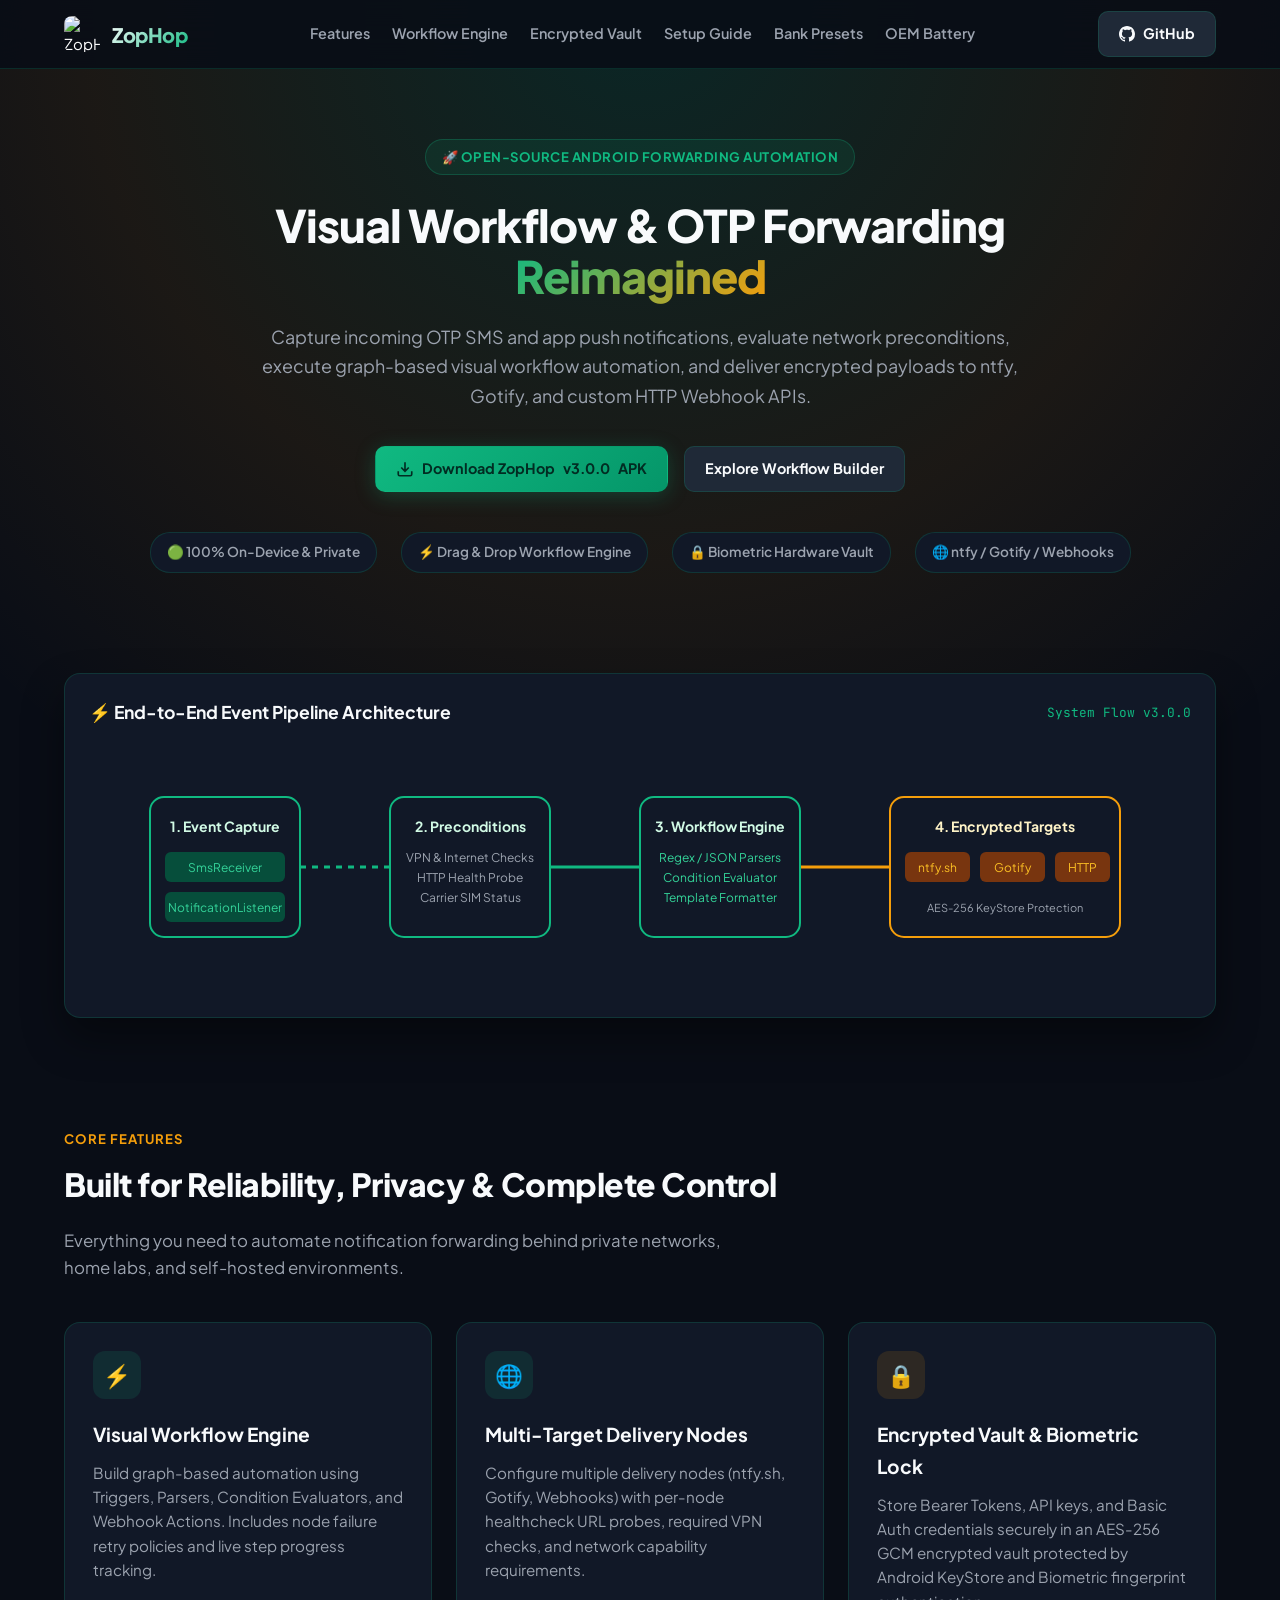
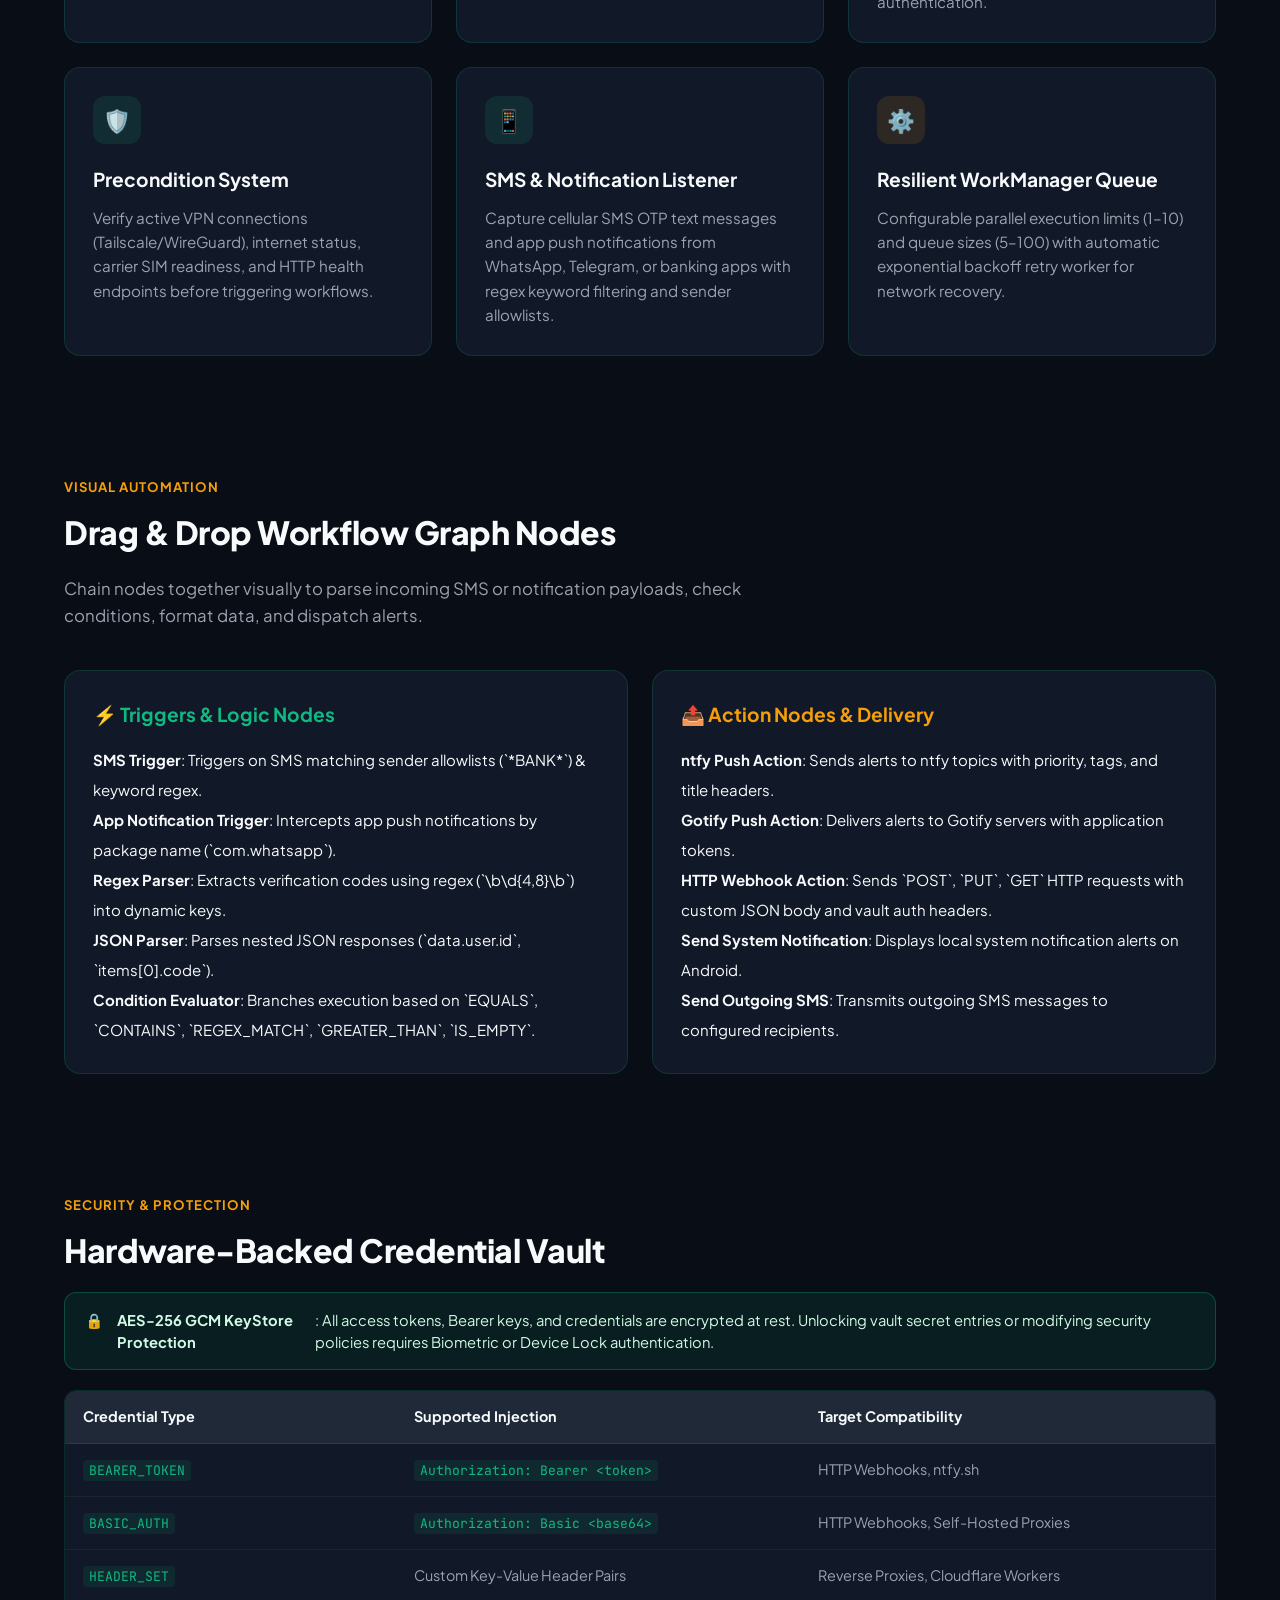
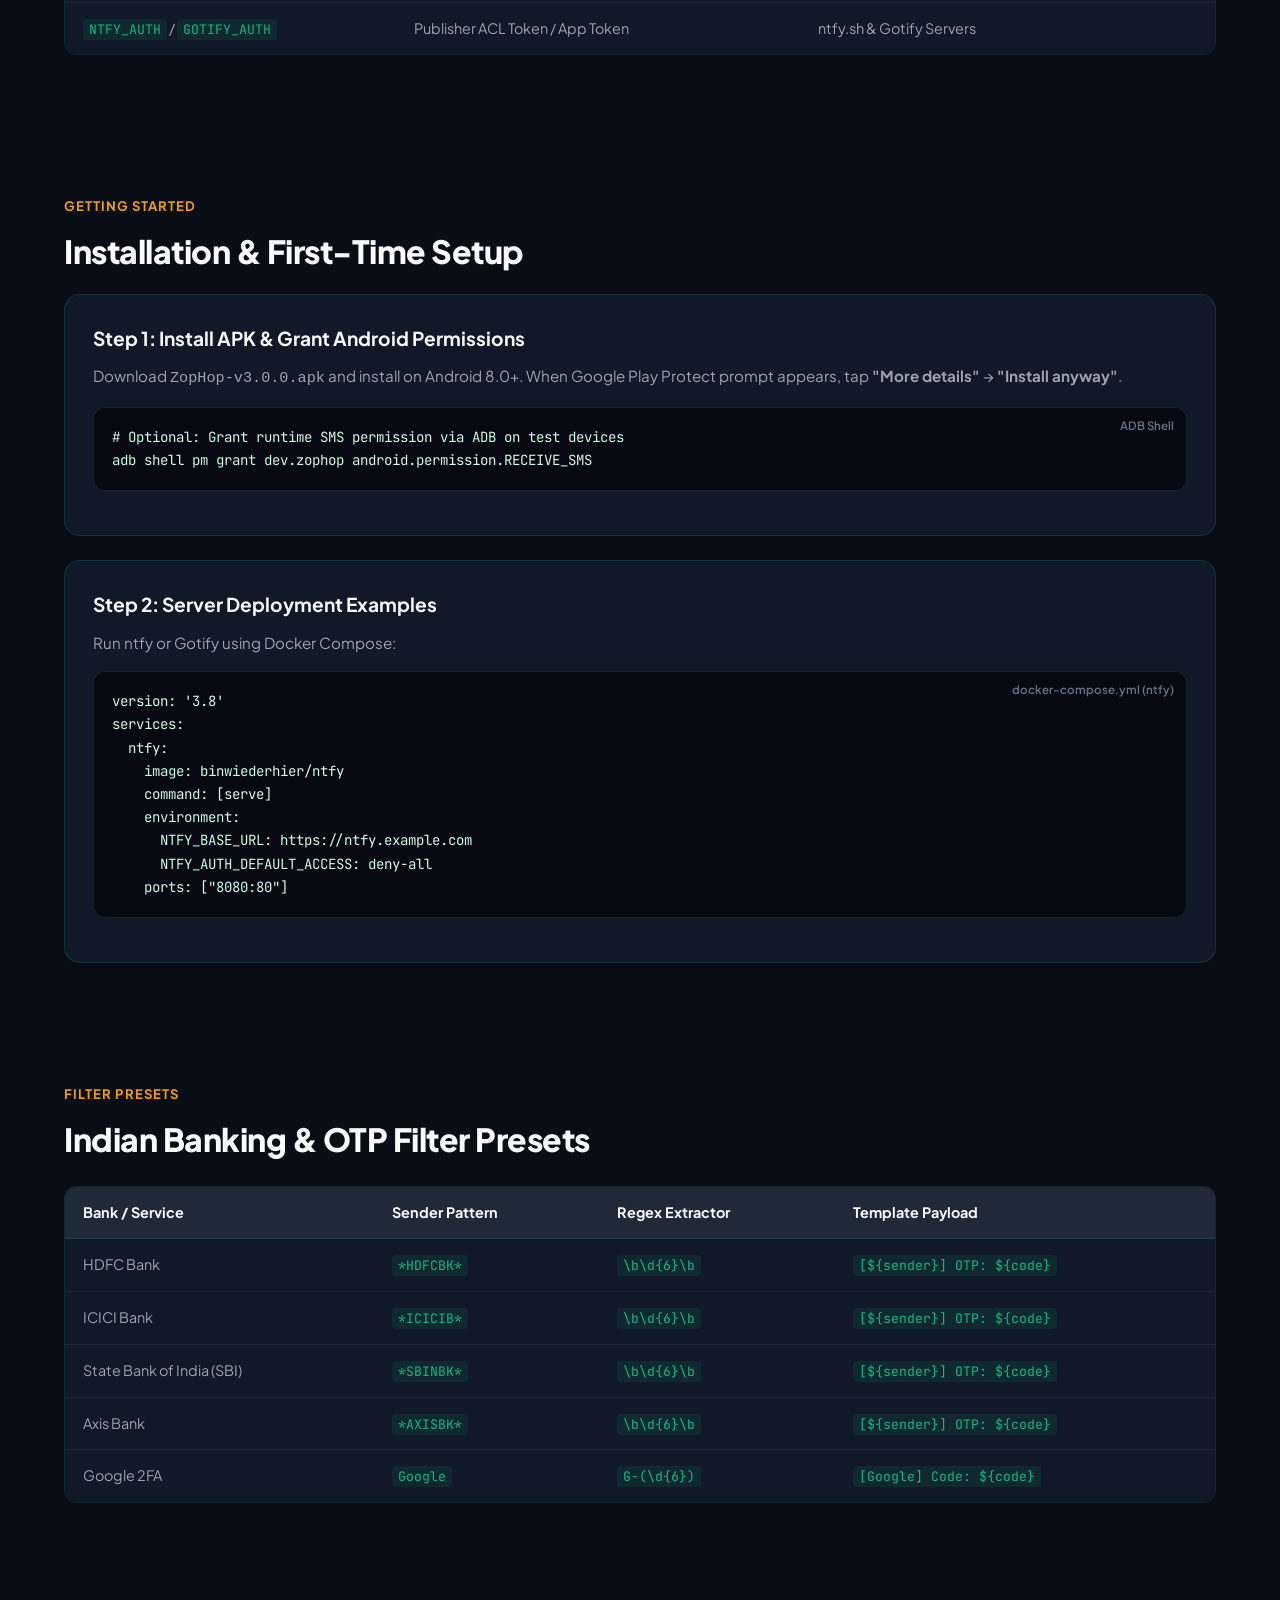
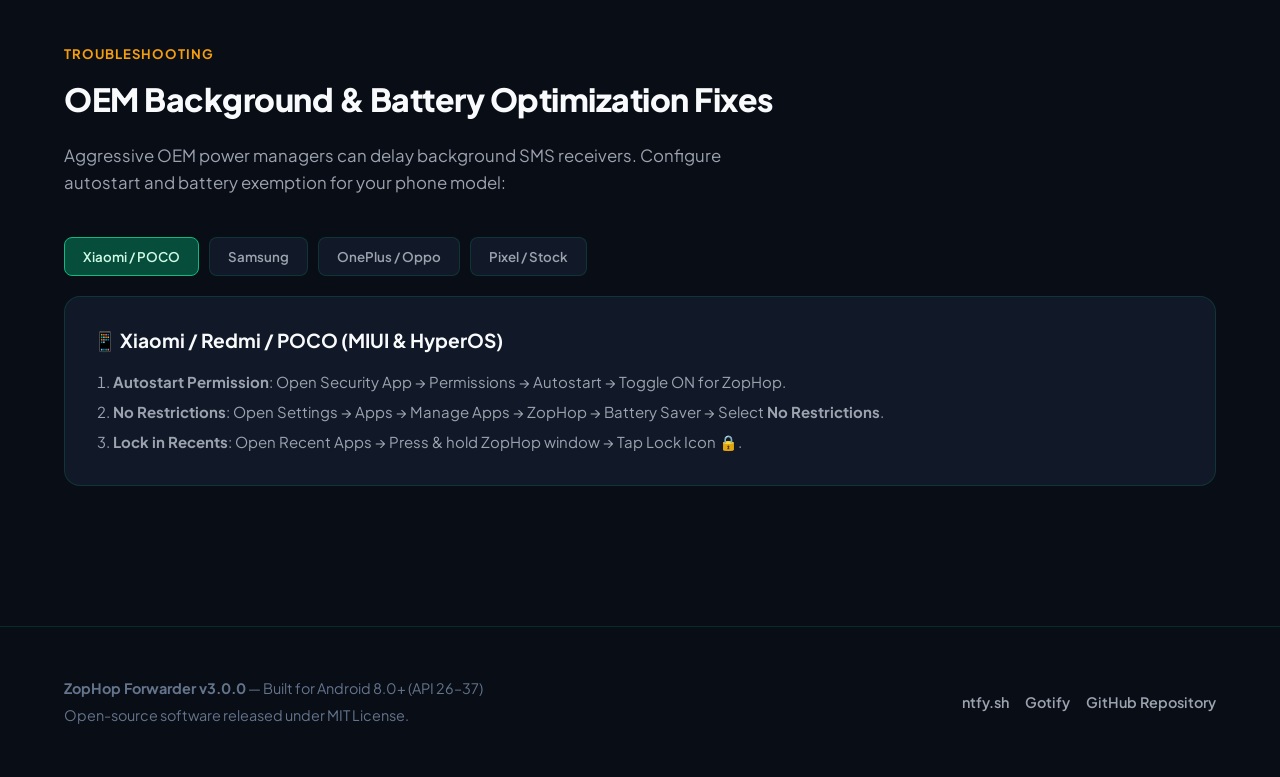
==== docs/index.html @ 26839df2 "feat: redesign workflow execution card with timing metrics and retry linkage" ====
<!DOCTYPE html>
<html lang="en">
<head>
  <meta charset="UTF-8">
  <meta name="viewport" content="width=device-width, initial-scale=1.0">
  <title>ZopHop — Visual Workflow & OTP Forwarding Automation for Android</title>
  <meta name="description" content="ZopHop is an open-source Android application to capture OTP SMS and notifications, run visual workflow node graphs, evaluate preconditions, and forward alerts to ntfy, Gotify, and custom webhooks.">
  <link rel="preconnect" href="https://fonts.googleapis.com">
  <link rel="preconnect" href="https://fonts.gstatic.com" crossorigin>
  <link href="https://fonts.googleapis.com/css2?family=Plus+Jakarta+Sans:ital,wght@0,400;0,500;0,600;0,700;0,800;1,400&family=JetBrains+Mono:wght@400;500;600;700&display=swap" rel="stylesheet">
  <link rel="icon" type="image/svg+xml" href="assets/app-icon.svg">
  <script>
    const APP_VERSION = "3.0.0";
    document.addEventListener("DOMContentLoaded", () => {
      document.querySelectorAll(".app-version").forEach(el => el.textContent = APP_VERSION);
      document.querySelectorAll(".app-version-v").forEach(el => el.textContent = "v" + APP_VERSION);
      document.querySelectorAll(".app-apk-name").forEach(el => el.textContent = "ZopHop-v" + APP_VERSION + ".apk");
      document.querySelectorAll("a.app-apk-link").forEach(el => {
        el.href = `https://github.com/aman400/zophop/releases/download/v${APP_VERSION}/ZopHop-v${APP_VERSION}.apk`;
      });
    });
  </script>
  <style>
    :root {
      /* App Theme Palette: Emerald (Primary) & Amber (Secondary) & Deep Slate Dark */
      --bg: #090d16;
      --bg-aura: radial-gradient(circle at 50% 0%, rgba(16, 185, 129, 0.15) 0%, rgba(245, 158, 11, 0.08) 50%, transparent 85%);
      --surface: #111827;
      --surface-card: #1f2937;
      --surface-border: rgba(16, 185, 129, 0.18);
      --surface-border-hover: rgba(16, 185, 129, 0.45);

      --primary: #10b981;
      --primary-dark: #059669;
      --primary-container: #064e3b;
      --primary-light: #d1fae5;

      --secondary: #f59e0b;
      --secondary-dark: #d97706;
      --secondary-container: #78350f;
      --secondary-light: #fef3c7;

      --text: #f8fafc;
      --text-muted: #9ca3af;
      --text-dim: #64748b;

      --success: #34d399;
      --error: #fca5a5;
      --warning: #fbbf24;

      --font-sans: 'Plus Jakarta Sans', -apple-system, BlinkMacSystemFont, "Segoe UI", Roboto, sans-serif;
      --font-mono: 'JetBrains Mono', Consolas, monospace;
    }

    * { box-sizing: border-box; margin: 0; padding: 0; }
    html { scroll-behavior: smooth; }

    body {
      font-family: var(--font-sans);
      background-color: var(--bg);
      background-image: var(--bg-aura);
      background-attachment: fixed;
      color: var(--text);
      line-height: 1.65;
      font-size: 15px;
      overflow-x: hidden;
    }

    .container {
      max-width: 1200px;
      margin: 0 auto;
      padding: 0 24px;
    }

    /* Glass Header */
    header {
      position: sticky;
      top: 0;
      z-index: 1000;
      background: rgba(9, 13, 22, 0.88);
      backdrop-filter: blur(16px);
      -webkit-backdrop-filter: blur(16px);
      border-bottom: 1px solid var(--surface-border);
    }
    .nav {
      height: 68px;
      display: flex;
      justify-content: space-between;
      align-items: center;
    }
    .logo {
      display: flex;
      align-items: center;
      gap: 12px;
      text-decoration: none;
      color: #fff;
    }
    .logo-img {
      width: 36px;
      height: 36px;
      border-radius: 8px;
    }
    .logo-title {
      font-weight: 800;
      font-size: 1.25rem;
      letter-spacing: -0.4px;
      background: linear-gradient(135deg, #ffffff 0%, var(--primary) 100%);
      -webkit-background-clip: text;
      -webkit-text-fill-color: transparent;
    }
    .nav-links {
      display: flex;
      gap: 22px;
      align-items: center;
    }
    .nav-link {
      color: var(--text-muted);
      text-decoration: none;
      font-weight: 600;
      font-size: 0.9rem;
      transition: color 0.2s;
    }
    .nav-link:hover { color: var(--primary); }

    /* Buttons */
    .btn {
      display: inline-flex;
      align-items: center;
      gap: 8px;
      padding: 10px 20px;
      border-radius: 10px;
      font-weight: 700;
      font-size: 0.9rem;
      text-decoration: none;
      transition: all 0.2s ease;
      cursor: pointer;
      border: 1px solid transparent;
    }
    .btn-primary {
      background: linear-gradient(135deg, var(--primary) 0%, var(--primary-dark) 100%);
      color: #022c22;
      box-shadow: 0 4px 20px rgba(16, 185, 129, 0.25);
    }
    .btn-primary:hover {
      transform: translateY(-2px);
      box-shadow: 0 6px 24px rgba(16, 185, 129, 0.4);
    }
    .btn-secondary {
      background: var(--surface-card);
      color: var(--text);
      border-color: var(--surface-border);
    }
    .btn-secondary:hover {
      background: var(--surface-border-hover);
      color: #fff;
    }
    .btn-amber {
      background: linear-gradient(135deg, var(--secondary) 0%, var(--secondary-dark) 100%);
      color: #451a03;
    }

    /* Hero Section */
    .hero {
      padding: 70px 0 50px 0;
      text-align: center;
    }
    .hero-brand {
      display: inline-flex;
      align-items: center;
      gap: 8px;
      background: rgba(16, 185, 129, 0.1);
      border: 1px solid rgba(16, 185, 129, 0.25);
      padding: 6px 16px;
      border-radius: 30px;
      font-size: 0.82rem;
      font-weight: 700;
      color: var(--primary);
      margin-bottom: 24px;
      text-transform: uppercase;
      letter-spacing: 0.5px;
    }
    .hero-title {
      font-size: 2.8rem;
      font-weight: 800;
      line-height: 1.15;
      letter-spacing: -1px;
      margin-bottom: 20px;
      max-width: 900px;
      margin-left: auto;
      margin-right: auto;
    }
    .hero-title span {
      background: linear-gradient(135deg, var(--primary) 0%, var(--secondary) 100%);
      -webkit-background-clip: text;
      -webkit-text-fill-color: transparent;
    }
    .hero-subtitle {
      font-size: 1.12rem;
      color: var(--text-muted);
      max-width: 760px;
      margin: 0 auto 36px auto;
    }
    .hero-actions {
      display: flex;
      gap: 16px;
      justify-content: center;
      flex-wrap: wrap;
    }

    /* Badge Bar */
    .badge-bar {
      display: flex;
      justify-content: center;
      gap: 24px;
      flex-wrap: wrap;
      margin-top: 40px;
      font-size: 0.85rem;
      font-weight: 600;
      color: var(--text-muted);
    }
    .badge-item {
      display: flex;
      align-items: center;
      gap: 8px;
      background: var(--surface);
      padding: 8px 16px;
      border-radius: 20px;
      border: 1px solid var(--surface-border);
    }

    /* SVG Architecture Visualizer */
    .arch-card {
      background: var(--surface);
      border: 1px solid var(--surface-border);
      border-radius: 16px;
      padding: 24px;
      margin: 50px 0;
      box-shadow: 0 20px 40px rgba(0, 0, 0, 0.4);
    }
    .arch-header {
      display: flex;
      justify-content: space-between;
      align-items: center;
      margin-bottom: 20px;
    }
    .arch-title {
      font-weight: 700;
      font-size: 1.1rem;
      color: var(--text);
    }
    .arch-svg-container {
      width: 100%;
      overflow-x: auto;
    }

    /* Section Component Styling */
    section { padding: 60px 0; }
    .section-tag {
      color: var(--secondary);
      font-weight: 700;
      font-size: 0.82rem;
      text-transform: uppercase;
      letter-spacing: 1px;
      margin-bottom: 8px;
      display: block;
    }
    .section-title {
      font-size: 2rem;
      font-weight: 800;
      letter-spacing: -0.5px;
      margin-bottom: 16px;
    }
    .section-subtitle {
      color: var(--text-muted);
      font-size: 1.05rem;
      max-width: 680px;
      margin-bottom: 40px;
    }

    /* Grid Layouts */
    .grid-3 {
      display: grid;
      grid-template-columns: repeat(auto-fit, minmax(320px, 1fr));
      gap: 24px;
    }
    .grid-2 {
      display: grid;
      grid-template-columns: repeat(auto-fit, minmax(450px, 1fr));
      gap: 24px;
    }

    /* Cards */
    .card {
      background: var(--surface);
      border: 1px solid var(--surface-border);
      border-radius: 16px;
      padding: 28px;
      transition: all 0.3s ease;
      position: relative;
    }
    .card:hover {
      border-color: var(--surface-border-hover);
      transform: translateY(-4px);
      box-shadow: 0 12px 30px rgba(16, 185, 129, 0.12);
    }
    .card-icon {
      width: 48px;
      height: 48px;
      border-radius: 12px;
      background: rgba(16, 185, 129, 0.12);
      color: var(--primary);
      display: flex;
      align-items: center;
      justify-content: center;
      font-size: 1.4rem;
      margin-bottom: 20px;
    }
    .card-icon.amber {
      background: rgba(245, 158, 11, 0.12);
      color: var(--secondary);
    }
    .card-title {
      font-size: 1.2rem;
      font-weight: 700;
      margin-bottom: 10px;
    }
    .card-text {
      color: var(--text-muted);
      font-size: 0.95rem;
      line-height: 1.6;
    }

    /* Code Blocks */
    .code-box {
      background: #060911;
      border: 1px solid var(--surface-border);
      border-radius: 12px;
      padding: 18px;
      font-family: var(--font-mono);
      font-size: 0.88rem;
      color: var(--primary-light);
      overflow-x: auto;
      margin: 16px 0;
      position: relative;
    }
    .code-label {
      position: absolute;
      top: 8px;
      right: 12px;
      font-size: 0.72rem;
      font-family: var(--font-sans);
      color: var(--text-dim);
      font-weight: 600;
    }

    /* Tables */
    .table-container {
      overflow-x: auto;
      border-radius: 12px;
      border: 1px solid var(--surface-border);
      margin: 20px 0;
    }
    table {
      width: 100%;
      border-collapse: collapse;
      background: var(--surface);
      text-align: left;
      font-size: 0.9rem;
    }
    th {
      background: var(--surface-card);
      padding: 14px 18px;
      font-weight: 700;
      color: var(--text);
      border-bottom: 1px solid var(--surface-border);
    }
    td {
      padding: 14px 18px;
      border-bottom: 1px solid rgba(255, 255, 255, 0.05);
      color: var(--text-muted);
    }
    tr:last-child td { border-bottom: none; }
    td code {
      font-family: var(--font-mono);
      background: rgba(16, 185, 129, 0.1);
      color: var(--primary);
      padding: 2px 6px;
      border-radius: 4px;
      font-size: 0.82rem;
    }

    /* Accordion & Tabs for Troubleshooting */
    .tab-nav {
      display: flex;
      gap: 10px;
      margin-bottom: 20px;
      flex-wrap: wrap;
    }
    .tab-btn {
      background: var(--surface);
      border: 1px solid var(--surface-border);
      color: var(--text-muted);
      padding: 10px 18px;
      border-radius: 8px;
      font-weight: 600;
      cursor: pointer;
      font-family: var(--font-sans);
      transition: all 0.2s;
    }
    .tab-btn.active, .tab-btn:hover {
      background: var(--primary-container);
      color: var(--primary-light);
      border-color: var(--primary);
    }

    /* Alerts */
    .alert {
      padding: 16px 20px;
      border-radius: 12px;
      margin: 16px 0;
      display: flex;
      gap: 14px;
      font-size: 0.92rem;
      line-height: 1.5;
    }
    .alert-note { background: rgba(16, 185, 129, 0.1); border: 1px solid rgba(16, 185, 129, 0.3); color: var(--primary-light); }
    .alert-amber { background: rgba(245, 158, 11, 0.1); border: 1px solid rgba(245, 158, 11, 0.3); color: var(--secondary-light); }

    /* Footer */
    footer {
      border-top: 1px solid var(--surface-border);
      padding: 50px 0;
      margin-top: 80px;
      color: var(--text-dim);
      font-size: 0.9rem;
    }
    .footer-content {
      display: flex;
      justify-content: space-between;
      align-items: center;
      flex-wrap: wrap;
      gap: 20px;
    }

    @media (max-width: 768px) {
      .hero-title { font-size: 2rem; }
      .nav-links { display: none; }
      .grid-2, .grid-3 { grid-template-columns: 1fr; }
    }
  </style>
</head>
<body>

  <!-- Glass Navigation Header -->
  <header>
    <div class="container nav">
      <a href="#" class="logo">
        <img src="assets/app-icon.svg" alt="ZopHop Logo" class="logo-img">
        <span class="logo-title">ZopHop</span>
      </a>
      <nav class="nav-links">
        <a href="#features" class="nav-link">Features</a>
        <a href="#workflows" class="nav-link">Workflow Engine</a>
        <a href="#vault" class="nav-link">Encrypted Vault</a>
        <a href="#setup" class="nav-link">Setup Guide</a>
        <a href="#presets" class="nav-link">Bank Presets</a>
        <a href="#troubleshooting" class="nav-link">OEM Battery</a>
      </nav>
      <div>
        <a href="https://github.com/aman400/zophop" target="_blank" class="btn btn-secondary">
          <svg width="16" height="16" fill="currentColor" viewBox="0 0 16 16"><path d="M8 0C3.58 0 0 3.58 0 8c0 3.54 2.29 6.53 5.47 7.59.4.07.55-.17.55-.38 0-.19-.01-.82-.01-1.49-2.01.37-2.53-.49-2.69-.94-.09-.23-.48-.94-.82-1.13-.28-.15-.68-.52-.01-.53.63-.01 1.08.58 1.23.82.72 1.21 1.87.87 2.33.66.07-.52.28-.87.51-1.07-1.78-.2-3.64-.89-3.64-3.95 0-.87.31-1.59.82-2.15-.08-.2-.36-1.02.08-2.12 0 0 .67-.21 2.2.82.64-.18 1.32-.27 2-.27.68 0 1.36.09 2 .27 1.53-1.04 2.2-.82 2.2-.82.44 1.1.16 1.92.08 2.12.51.56.82 1.28.82 2.15 0 3.07-1.87 3.75-3.65 3.95.29.25.54.73.54 1.48 0 1.07-.01 1.93-.01 2.2 0 .21.15.46.55.38A8.012 8.012 0 0016 8c0-4.42-3.58-8-8-8z"/></svg>
          GitHub
        </a>
      </div>
    </div>
  </header>

  <!-- Hero Section -->
  <div class="container">
    <section class="hero">
      <div class="hero-brand">🚀 Open-Source Android Forwarding Automation</div>
      <h1 class="hero-title">Visual Workflow & OTP Forwarding <span>Reimagined</span></h1>
      <p class="hero-subtitle">
        Capture incoming OTP SMS and app push notifications, evaluate network preconditions, execute graph-based visual workflow automation, and deliver encrypted payloads to ntfy, Gotify, and custom HTTP Webhook APIs.
      </p>
      <div class="hero-actions">
        <a href="https://github.com/aman400/zophop/releases" target="_blank" class="btn btn-primary app-apk-link">
          <svg width="18" height="18" fill="none" stroke="currentColor" stroke-width="2.2" viewBox="0 0 24 24"><path d="M21 15v4a2 2 0 0 1-2 2H5a2 2 0 0 1-2-2v-4M7 10l5 5 5-5M12 15V3"/></svg>
          Download ZopHop <span class="app-version-v">v2.0.0</span> APK
        </a>
        <a href="#workflows" class="btn btn-secondary">Explore Workflow Builder</a>
      </div>

      <div class="badge-bar">
        <div class="badge-item">🟢 100% On-Device & Private</div>
        <div class="badge-item">⚡ Drag & Drop Workflow Engine</div>
        <div class="badge-item">🔒 Biometric Hardware Vault</div>
        <div class="badge-item">🌐 ntfy / Gotify / Webhooks</div>
      </div>
    </section>

    <!-- Architecture Visualizer SVG -->
    <div class="arch-card">
      <div class="arch-header">
        <div class="arch-title">⚡ End-to-End Event Pipeline Architecture</div>
        <span style="font-family: var(--font-mono); font-size: 0.8rem; color: var(--primary);">System Flow <span class="app-version-v">v2.0.0</span></span>
      </div>
      <div class="arch-svg-container">
        <svg viewBox="0 0 1000 240" width="100%" height="240" fill="none" xmlns="http://www.w3.org/2000/svg">
          <!-- Connectors -->
          <path d="M 160 120 L 250 120" stroke="#10b981" stroke-width="3" stroke-dasharray="6 6"/>
          <path d="M 410 120 L 500 120" stroke="#10b981" stroke-width="3"/>
          <path d="M 660 120 L 750 120" stroke="#f59e0b" stroke-width="3"/>

          <!-- Step 1: Event Capture -->
          <rect x="10" y="50" width="150" height="140" rx="14" fill="#111827" stroke="#10b981" stroke-width="2"/>
          <text x="85" y="85" text-anchor="middle" fill="#d1fae5" font-family="Plus Jakarta Sans" font-weight="700" font-size="14">1. Event Capture</text>
          <rect x="25" y="105" width="120" height="30" rx="6" fill="#064e3b"/>
          <text x="85" y="125" text-anchor="middle" fill="#34d399" font-family="Plus Jakarta Sans" font-size="12">SmsReceiver</text>
          <rect x="25" y="145" width="120" height="30" rx="6" fill="#064e3b"/>
          <text x="85" y="165" text-anchor="middle" fill="#34d399" font-family="Plus Jakarta Sans" font-size="12">NotificationListener</text>

          <!-- Step 2: Preconditions -->
          <rect x="250" y="50" width="160" height="140" rx="14" fill="#111827" stroke="#10b981" stroke-width="2"/>
          <text x="330" y="85" text-anchor="middle" fill="#d1fae5" font-family="Plus Jakarta Sans" font-weight="700" font-size="14">2. Preconditions</text>
          <text x="330" y="115" text-anchor="middle" fill="#9ca3af" font-family="Plus Jakarta Sans" font-size="12">VPN & Internet Checks</text>
          <text x="330" y="135" text-anchor="middle" fill="#9ca3af" font-family="Plus Jakarta Sans" font-size="12">HTTP Health Probe</text>
          <text x="330" y="155" text-anchor="middle" fill="#9ca3af" font-family="Plus Jakarta Sans" font-size="12">Carrier SIM Status</text>

          <!-- Step 3: Workflow Graph -->
          <rect x="500" y="50" width="160" height="140" rx="14" fill="#111827" stroke="#10b981" stroke-width="2"/>
          <text x="580" y="85" text-anchor="middle" fill="#d1fae5" font-family="Plus Jakarta Sans" font-weight="700" font-size="14">3. Workflow Engine</text>
          <text x="580" y="115" text-anchor="middle" fill="#34d399" font-family="Plus Jakarta Sans" font-size="12">Regex / JSON Parsers</text>
          <text x="580" y="135" text-anchor="middle" fill="#34d399" font-family="Plus Jakarta Sans" font-size="12">Condition Evaluator</text>
          <text x="580" y="155" text-anchor="middle" fill="#34d399" font-family="Plus Jakarta Sans" font-size="12">Template Formatter</text>

          <!-- Step 4: Encrypted Delivery -->
          <rect x="750" y="50" width="230" height="140" rx="14" fill="#111827" stroke="#f59e0b" stroke-width="2"/>
          <text x="865" y="85" text-anchor="middle" fill="#fef3c7" font-family="Plus Jakarta Sans" font-weight="700" font-size="14">4. Encrypted Targets</text>
          <rect x="765" y="105" width="65" height="30" rx="6" fill="#78350f"/>
          <text x="797" y="125" text-anchor="middle" fill="#fbbf24" font-family="Plus Jakarta Sans" font-size="12">ntfy.sh</text>
          <rect x="840" y="105" width="65" height="30" rx="6" fill="#78350f"/>
          <text x="872" y="125" text-anchor="middle" fill="#fbbf24" font-family="Plus Jakarta Sans" font-size="12">Gotify</text>
          <rect x="915" y="105" width="55" height="30" rx="6" fill="#78350f"/>
          <text x="942" y="125" text-anchor="middle" fill="#fbbf24" font-family="Plus Jakarta Sans" font-size="12">HTTP</text>
          <text x="865" y="165" text-anchor="middle" fill="#9ca3af" font-family="Plus Jakarta Sans" font-size="11">AES-256 KeyStore Protection</text>
        </svg>
      </div>
    </div>

    <!-- Features Grid -->
    <section id="features">
      <span class="section-tag">Core Features</span>
      <h2 class="section-title">Built for Reliability, Privacy & Complete Control</h2>
      <p class="section-subtitle">
        Everything you need to automate notification forwarding behind private networks, home labs, and self-hosted environments.
      </p>

      <div class="grid-3">
        <div class="card">
          <div class="card-icon">⚡</div>
          <h3 class="card-title">Visual Workflow Engine</h3>
          <p class="card-text">
            Build graph-based automation using Triggers, Parsers, Condition Evaluators, and Webhook Actions. Includes node failure retry policies and live step progress tracking.
          </p>
        </div>

        <div class="card">
          <div class="card-icon">🌐</div>
          <h3 class="card-title">Multi-Target Delivery Nodes</h3>
          <p class="card-text">
            Configure multiple delivery nodes (ntfy.sh, Gotify, Webhooks) with per-node healthcheck URL probes, required VPN checks, and network capability requirements.
          </p>
        </div>

        <div class="card">
          <div class="card-icon amber">🔒</div>
          <h3 class="card-title">Encrypted Vault & Biometric Lock</h3>
          <p class="card-text">
            Store Bearer Tokens, API keys, and Basic Auth credentials securely in an AES-256 GCM encrypted vault protected by Android KeyStore and Biometric fingerprint authentication.
          </p>
        </div>

        <div class="card">
          <div class="card-icon">🛡️</div>
          <h3 class="card-title">Precondition System</h3>
          <p class="card-text">
            Verify active VPN connections (Tailscale/WireGuard), internet status, carrier SIM readiness, and HTTP health endpoints before triggering workflows.
          </p>
        </div>

        <div class="card">
          <div class="card-icon">📱</div>
          <h3 class="card-title">SMS & Notification Listener</h3>
          <p class="card-text">
            Capture cellular SMS OTP text messages and app push notifications from WhatsApp, Telegram, or banking apps with regex keyword filtering and sender allowlists.
          </p>
        </div>

        <div class="card">
          <div class="card-icon amber">⚙️</div>
          <h3 class="card-title">Resilient WorkManager Queue</h3>
          <p class="card-text">
            Configurable parallel execution limits (1–10) and queue sizes (5–100) with automatic exponential backoff retry worker for network recovery.
          </p>
        </div>
      </div>
    </section>

    <!-- Workflows Section -->
    <section id="workflows">
      <span class="section-tag">Visual Automation</span>
      <h2 class="section-title">Drag & Drop Workflow Graph Nodes</h2>
      <p class="section-subtitle">
        Chain nodes together visually to parse incoming SMS or notification payloads, check conditions, format data, and dispatch alerts.
      </p>

      <div class="grid-2">
        <div class="card">
          <h3 class="card-title" style="color: var(--primary);">⚡ Triggers & Logic Nodes</h3>
          <ul style="list-style: none; margin-top: 14px; line-height: 2;">
            <li><strong>SMS Trigger</strong>: Triggers on SMS matching sender allowlists (`*BANK*`) & keyword regex.</li>
            <li><strong>App Notification Trigger</strong>: Intercepts app push notifications by package name (`com.whatsapp`).</li>
            <li><strong>Regex Parser</strong>: Extracts verification codes using regex (`\b\d{4,8}\b`) into dynamic keys.</li>
            <li><strong>JSON Parser</strong>: Parses nested JSON responses (`data.user.id`, `items[0].code`).</li>
            <li><strong>Condition Evaluator</strong>: Branches execution based on `EQUALS`, `CONTAINS`, `REGEX_MATCH`, `GREATER_THAN`, `IS_EMPTY`.</li>
          </ul>
        </div>

        <div class="card">
          <h3 class="card-title" style="color: var(--secondary);">📤 Action Nodes & Delivery</h3>
          <ul style="list-style: none; margin-top: 14px; line-height: 2;">
            <li><strong>ntfy Push Action</strong>: Sends alerts to ntfy topics with priority, tags, and title headers.</li>
            <li><strong>Gotify Push Action</strong>: Delivers alerts to Gotify servers with application tokens.</li>
            <li><strong>HTTP Webhook Action</strong>: Sends `POST`, `PUT`, `GET` HTTP requests with custom JSON body and vault auth headers.</li>
            <li><strong>Send System Notification</strong>: Displays local system notification alerts on Android.</li>
            <li><strong>Send Outgoing SMS</strong>: Transmits outgoing SMS messages to configured recipients.</li>
          </ul>
        </div>
      </div>
    </section>

    <!-- Preconditions & Vault Section -->
    <section id="vault">
      <span class="section-tag">Security & Protection</span>
      <h2 class="section-title">Hardware-Backed Credential Vault</h2>
      <div class="alert alert-note">
        🔒 <strong>AES-256 GCM KeyStore Protection</strong>: All access tokens, Bearer keys, and credentials are encrypted at rest. Unlocking vault secret entries or modifying security policies requires Biometric or Device Lock authentication.
      </div>

      <div class="table-container">
        <table>
          <thead>
            <tr>
              <th>Credential Type</th>
              <th>Supported Injection</th>
              <th>Target Compatibility</th>
            </tr>
          </thead>
          <tbody>
            <tr>
              <td><code>BEARER_TOKEN</code></td>
              <td><code>Authorization: Bearer &lt;token&gt;</code></td>
              <td>HTTP Webhooks, ntfy.sh</td>
            </tr>
            <tr>
              <td><code>BASIC_AUTH</code></td>
              <td><code>Authorization: Basic &lt;base64&gt;</code></td>
              <td>HTTP Webhooks, Self-Hosted Proxies</td>
            </tr>
            <tr>
              <td><code>HEADER_SET</code></td>
              <td>Custom Key-Value Header Pairs</td>
              <td>Reverse Proxies, Cloudflare Workers</td>
            </tr>
            <tr>
              <td><code>NTFY_AUTH</code> / <code>GOTIFY_AUTH</code></td>
              <td>Publisher ACL Token / App Token</td>
              <td>ntfy.sh & Gotify Servers</td>
            </tr>
          </tbody>
        </table>
      </div>
    </section>

    <!-- Setup & Installation Section -->
    <section id="setup">
      <span class="section-tag">Getting Started</span>
      <h2 class="section-title">Installation & First-Time Setup</h2>

      <div class="card" style="margin-bottom: 24px;">
        <h3 class="card-title">Step 1: Install APK & Grant Android Permissions</h3>
        <p class="card-text" style="margin-bottom: 14px;">
          Download <code class="app-apk-name">ZopHop-v2.0.0.apk</code> and install on Android 8.0+. When Google Play Protect prompt appears, tap <strong>"More details"</strong> → <strong>"Install anyway"</strong>.
        </p>
        <div class="code-box">
          <span class="code-label">ADB Shell</span>
          # Optional: Grant runtime SMS permission via ADB on test devices<br>
          adb shell pm grant dev.zophop android.permission.RECEIVE_SMS
        </div>
      </div>

      <div class="card">
        <h3 class="card-title">Step 2: Server Deployment Examples</h3>
        <p class="card-text" style="margin-bottom: 14px;">Run ntfy or Gotify using Docker Compose:</p>

        <div class="code-box">
          <span class="code-label">docker-compose.yml (ntfy)</span>
          version: '3.8'<br>
          services:<br>
          &nbsp;&nbsp;ntfy:<br>
          &nbsp;&nbsp;&nbsp;&nbsp;image: binwiederhier/ntfy<br>
          &nbsp;&nbsp;&nbsp;&nbsp;command: [serve]<br>
          &nbsp;&nbsp;&nbsp;&nbsp;environment:<br>
          &nbsp;&nbsp;&nbsp;&nbsp;&nbsp;&nbsp;NTFY_BASE_URL: https://ntfy.example.com<br>
          &nbsp;&nbsp;&nbsp;&nbsp;&nbsp;&nbsp;NTFY_AUTH_DEFAULT_ACCESS: deny-all<br>
          &nbsp;&nbsp;&nbsp;&nbsp;ports: ["8080:80"]
        </div>
      </div>
    </section>

    <!-- Bank SMS Presets -->
    <section id="presets">
      <span class="section-tag">Filter Presets</span>
      <h2 class="section-title">Indian Banking & OTP Filter Presets</h2>

      <div class="table-container">
        <table>
          <thead>
            <tr>
              <th>Bank / Service</th>
              <th>Sender Pattern</th>
              <th>Regex Extractor</th>
              <th>Template Payload</th>
            </tr>
          </thead>
          <tbody>
            <tr>
              <td>HDFC Bank</td>
              <td><code>*HDFCBK*</code></td>
              <td><code>\b\d{6}\b</code></td>
              <td><code>[${sender}] OTP: ${code}</code></td>
            </tr>
            <tr>
              <td>ICICI Bank</td>
              <td><code>*ICICIB*</code></td>
              <td><code>\b\d{6}\b</code></td>
              <td><code>[${sender}] OTP: ${code}</code></td>
            </tr>
            <tr>
              <td>State Bank of India (SBI)</td>
              <td><code>*SBINBK*</code></td>
              <td><code>\b\d{6}\b</code></td>
              <td><code>[${sender}] OTP: ${code}</code></td>
            </tr>
            <tr>
              <td>Axis Bank</td>
              <td><code>*AXISBK*</code></td>
              <td><code>\b\d{6}\b</code></td>
              <td><code>[${sender}] OTP: ${code}</code></td>
            </tr>
            <tr>
              <td>Google 2FA</td>
              <td><code>Google</code></td>
              <td><code>G-(\d{6})</code></td>
              <td><code>[Google] Code: ${code}</code></td>
            </tr>
          </tbody>
        </table>
      </div>
    </section>

    <!-- OEM Battery Optimization Troubleshooting -->
    <section id="troubleshooting">
      <span class="section-tag">Troubleshooting</span>
      <h2 class="section-title">OEM Background & Battery Optimization Fixes</h2>
      <p class="section-subtitle">
        Aggressive OEM power managers can delay background SMS receivers. Configure autostart and battery exemption for your phone model:
      </p>

      <div class="tab-nav">
        <button class="tab-btn active">Xiaomi / POCO</button>
        <button class="tab-btn">Samsung</button>
        <button class="tab-btn">OnePlus / Oppo</button>
        <button class="tab-btn">Pixel / Stock</button>
      </div>

      <div class="card">
        <h3 class="card-title">📱 Xiaomi / Redmi / POCO (MIUI & HyperOS)</h3>
        <ol style="margin-left: 20px; line-height: 2; color: var(--text-muted);">
          <li><strong>Autostart Permission</strong>: Open Security App → Permissions → Autostart → Toggle ON for ZopHop.</li>
          <li><strong>No Restrictions</strong>: Open Settings → Apps → Manage Apps → ZopHop → Battery Saver → Select <strong>No Restrictions</strong>.</li>
          <li><strong>Lock in Recents</strong>: Open Recent Apps → Press & hold ZopHop window → Tap Lock Icon 🔒.</li>
        </ol>
      </div>
    </section>
  </div>

  <!-- Footer -->
  <footer>
    <div class="container footer-content">
      <div>
        <p><strong>ZopHop Forwarder <span class="app-version-v">v2.0.0</span></strong> — Built for Android 8.0+ (API 26–37)</p>
        <p style="margin-top: 4px;">Open-source software released under MIT License.</p>
      </div>
      <div style="display: flex; gap: 16px;">
        <a href="https://ntfy.sh" target="_blank" class="nav-link">ntfy.sh</a>
        <a href="https://gotify.net" target="_blank" class="nav-link">Gotify</a>
        <a href="https://github.com/aman400/zophop" target="_blank" class="nav-link">GitHub Repository</a>
      </div>
    </div>
  </footer>

</body>
</html>
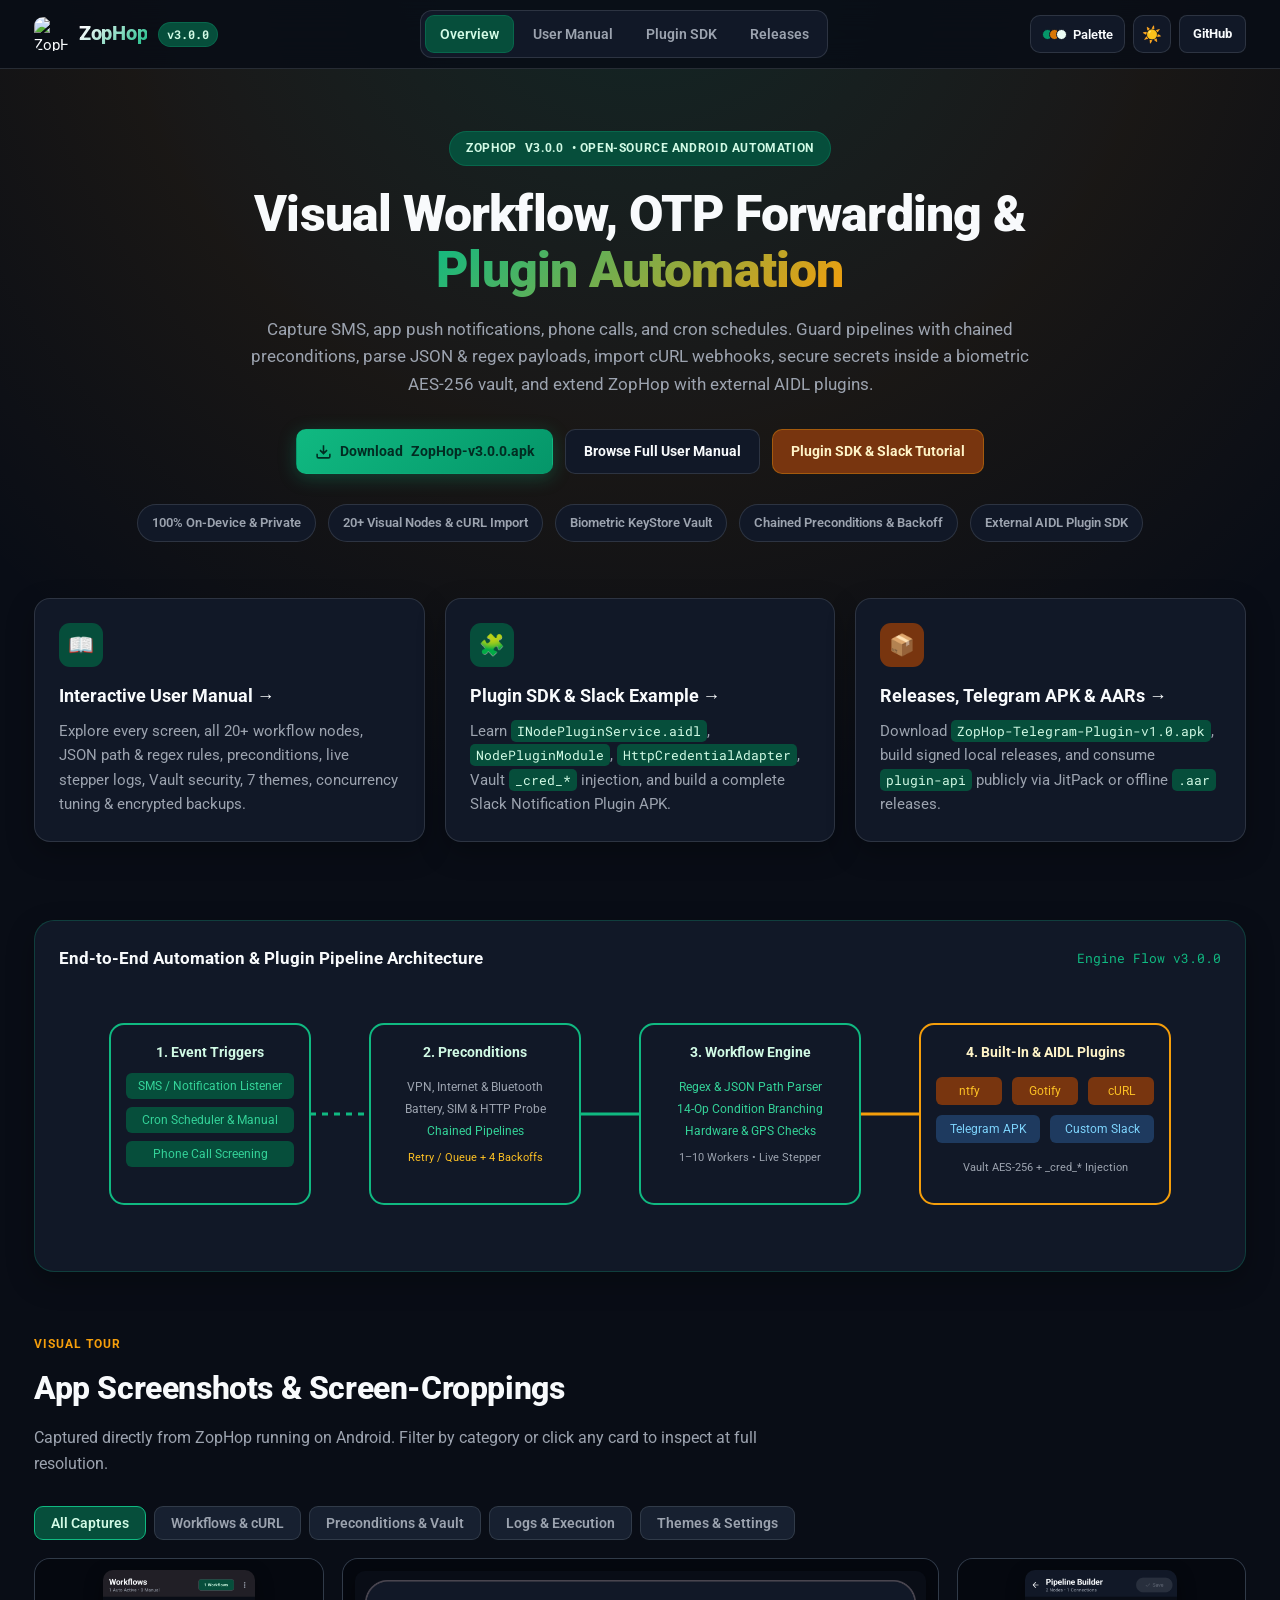
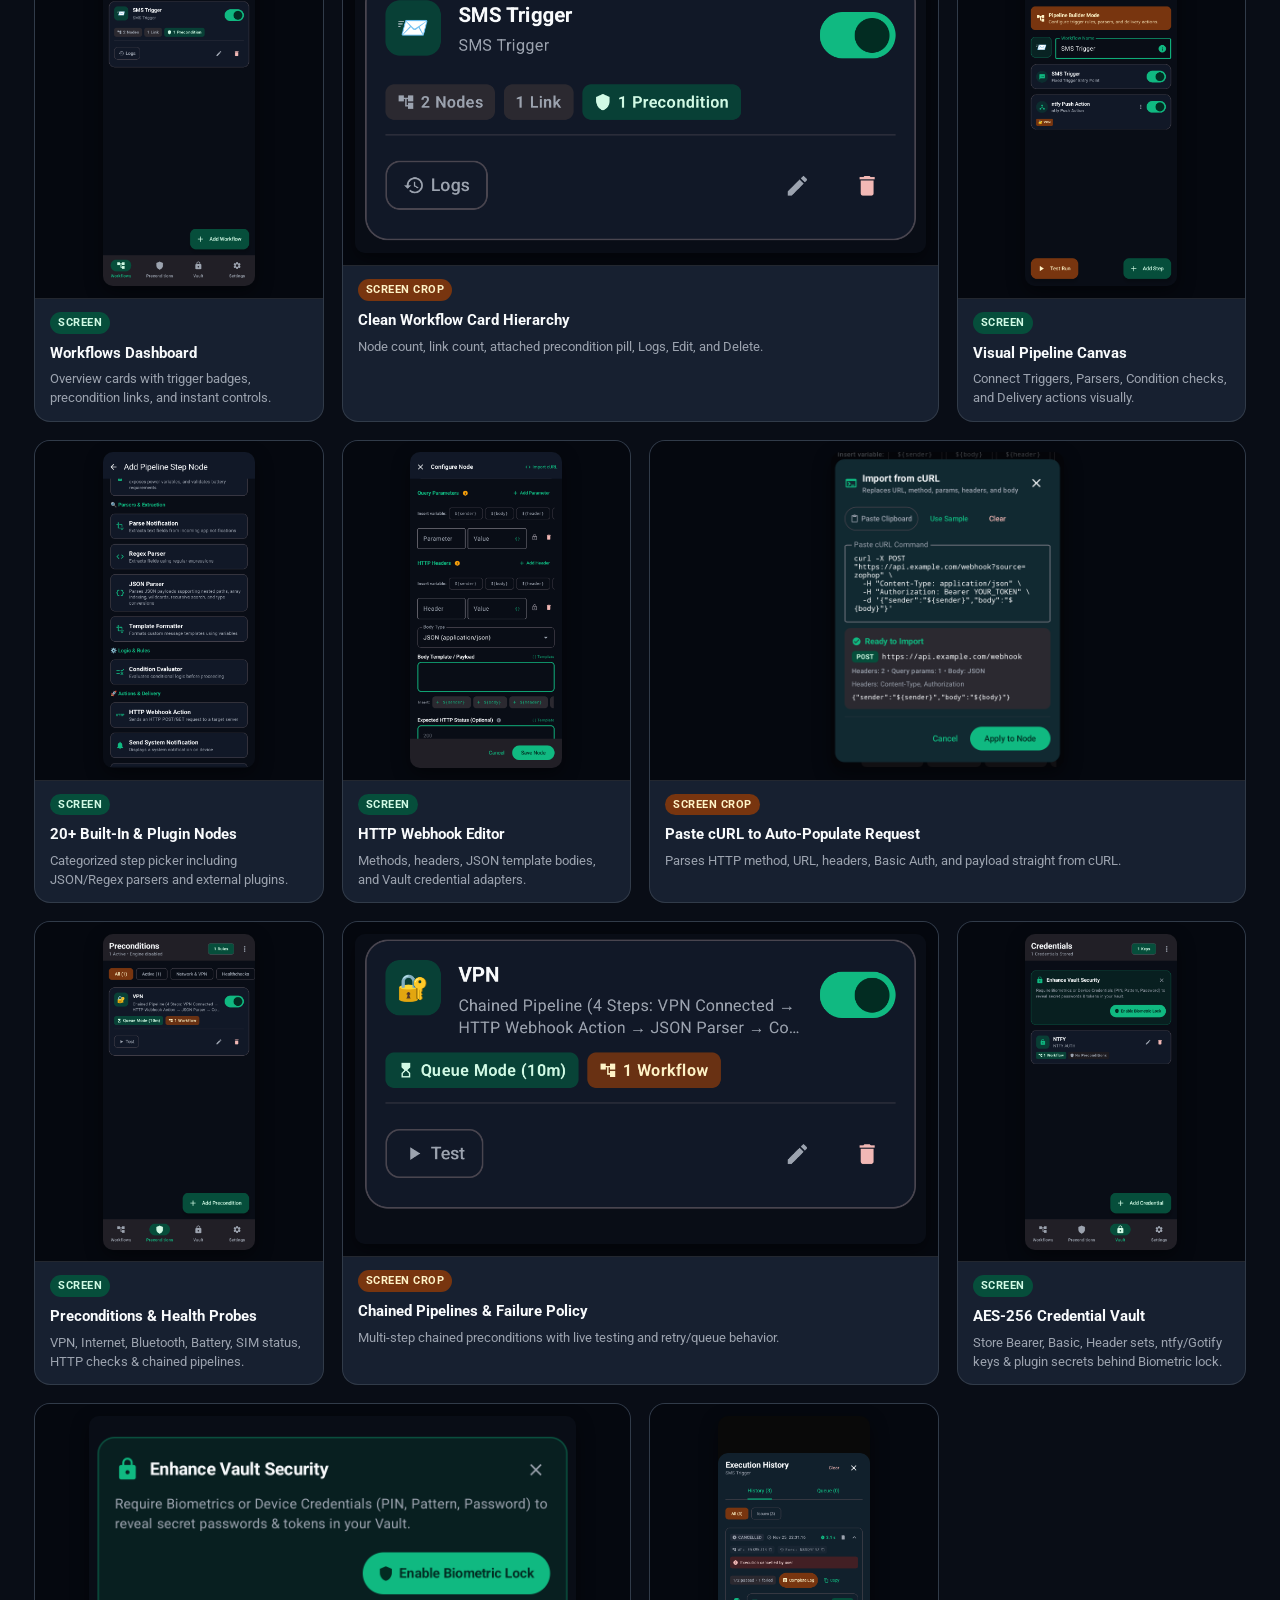
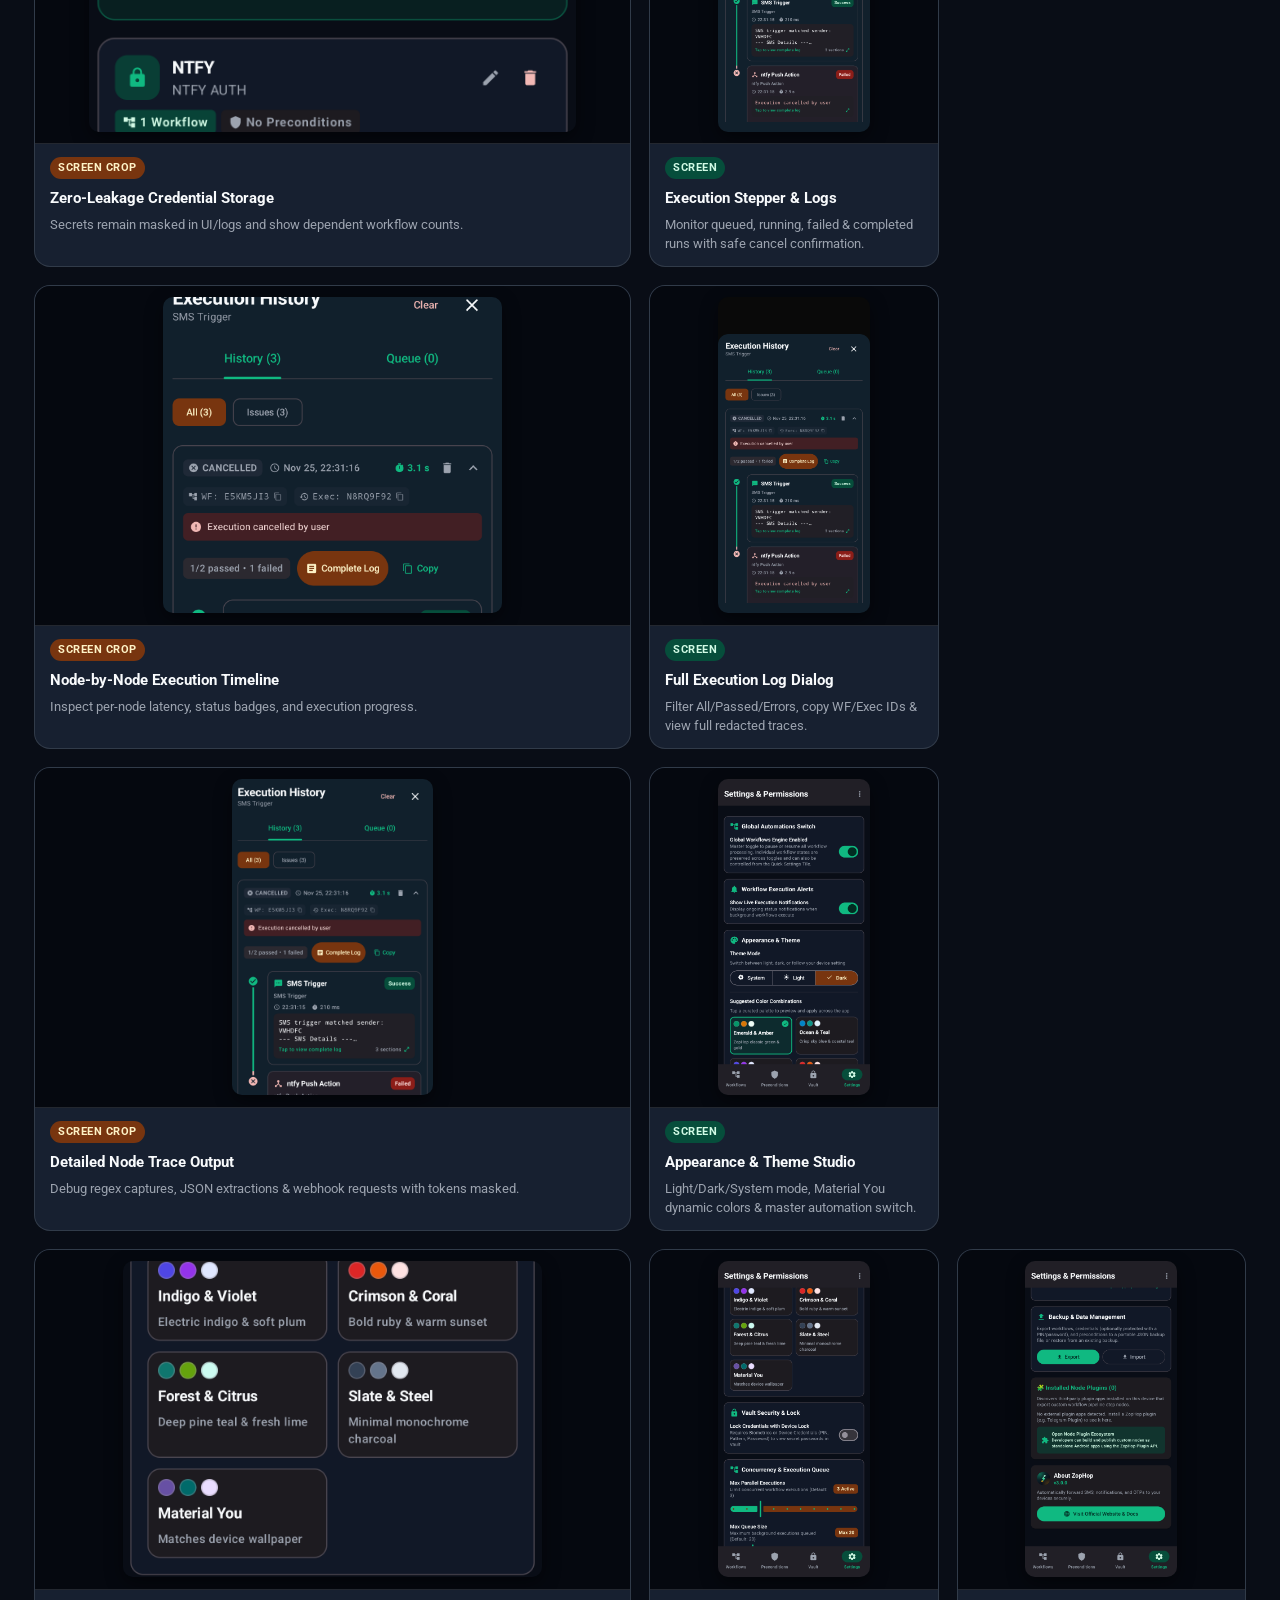
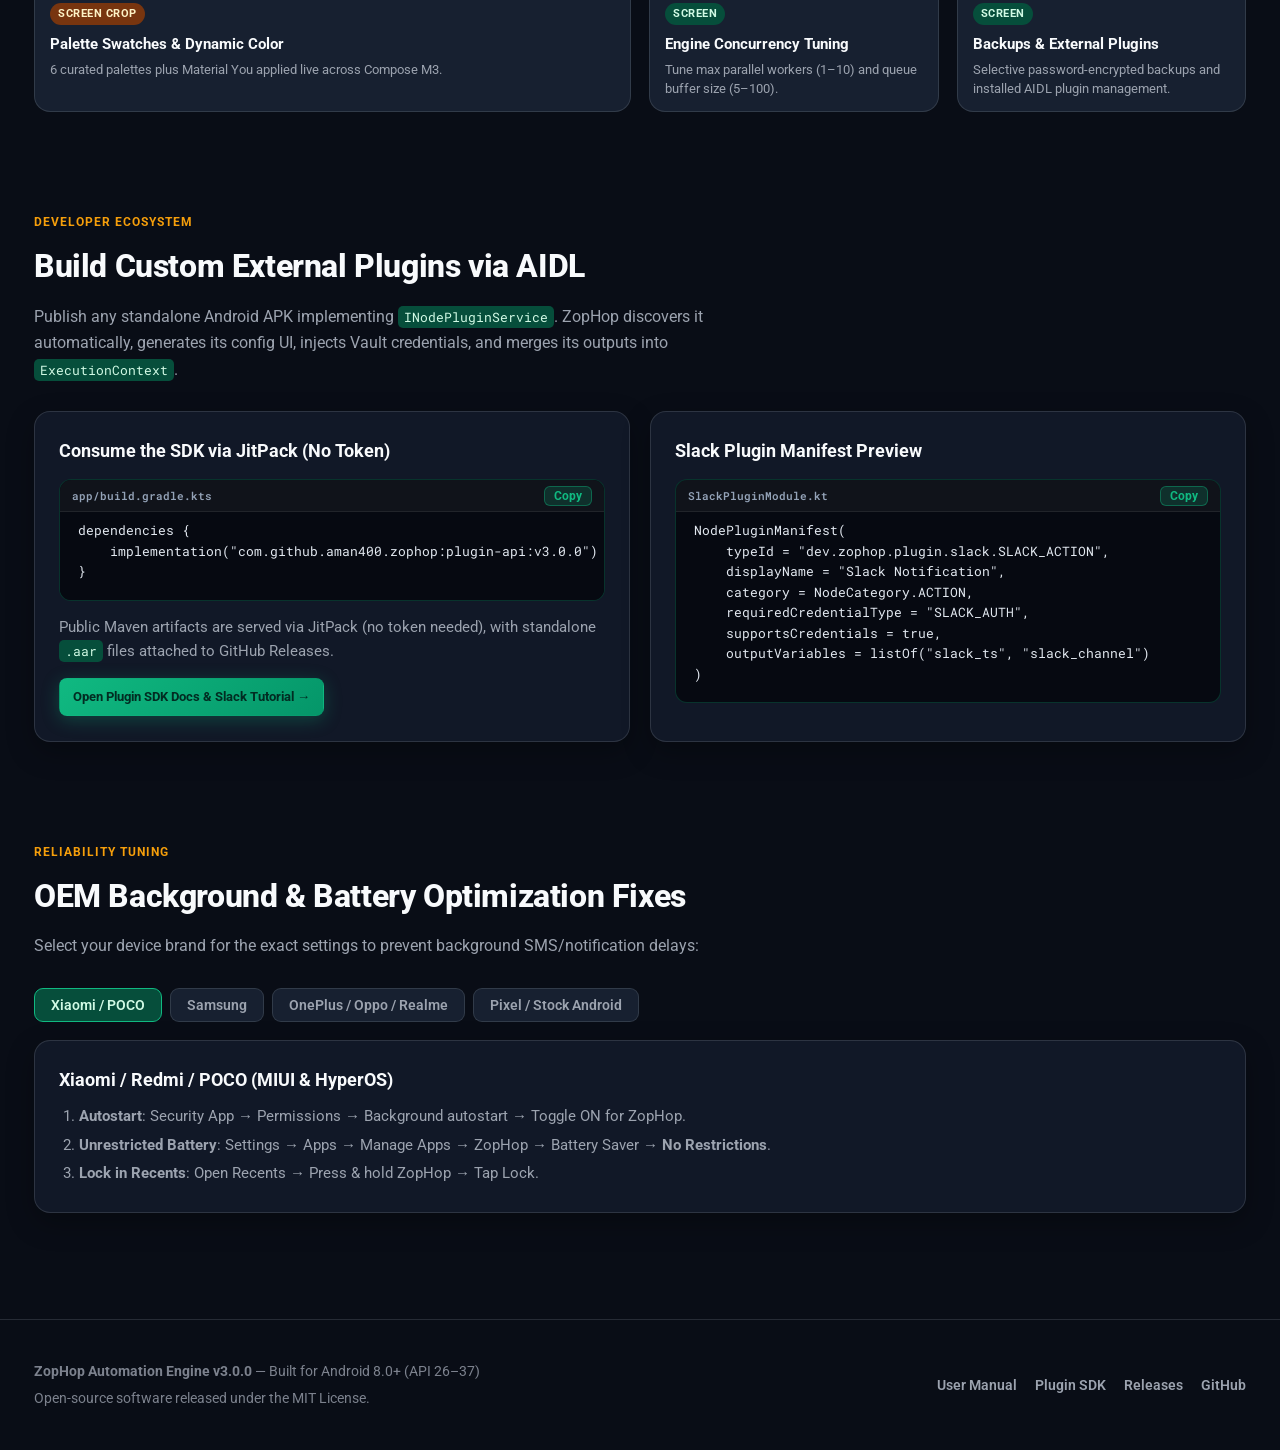
==== commit 742d4a9e: "docs(ci): revamp HTML docs portal, add JitPack SDK publishing, and centralize version constants - Re" ====
--- a/docs/index.html
+++ b/docs/index.html
@@ -3,813 +3,351 @@
 <head>
   <meta charset="UTF-8">
   <meta name="viewport" content="width=device-width, initial-scale=1.0">
-  <title>ZopHop — Visual Workflow & OTP Forwarding Automation for Android</title>
-  <meta name="description" content="ZopHop is an open-source Android application to capture OTP SMS and notifications, run visual workflow node graphs, evaluate preconditions, and forward alerts to ntfy, Gotify, and custom webhooks.">
+  <title>ZopHop — Visual Workflow, OTP Forwarding &amp; Plugin Automation for Android</title>
+  <meta name="description" content="ZopHop is an open-source Android automation engine to capture OTP SMS, notifications, calls, and cron triggers, verify chained preconditions, run visual workflow node graphs, and deliver payloads via ntfy, Gotify, HTTP webhooks, SMS, and external AIDL plugins.">
   <link rel="preconnect" href="https://fonts.googleapis.com">
   <link rel="preconnect" href="https://fonts.gstatic.com" crossorigin>
-  <link href="https://fonts.googleapis.com/css2?family=Plus+Jakarta+Sans:ital,wght@0,400;0,500;0,600;0,700;0,800;1,400&family=JetBrains+Mono:wght@400;500;600;700&display=swap" rel="stylesheet">
+  <link href="https://fonts.googleapis.com/css2?family=Roboto:wght@400;500;700;900&family=Roboto+Mono:wght@400;500;700&display=swap" rel="stylesheet">
   <link rel="icon" type="image/svg+xml" href="assets/app-icon.svg">
-  <script>
-    const APP_VERSION = "3.0.0";
-    document.addEventListener("DOMContentLoaded", () => {
-      document.querySelectorAll(".app-version").forEach(el => el.textContent = APP_VERSION);
-      document.querySelectorAll(".app-version-v").forEach(el => el.textContent = "v" + APP_VERSION);
-      document.querySelectorAll(".app-apk-name").forEach(el => el.textContent = "ZopHop-v" + APP_VERSION + ".apk");
-      document.querySelectorAll("a.app-apk-link").forEach(el => {
-        el.href = `https://github.com/aman400/zophop/releases/download/v${APP_VERSION}/ZopHop-v${APP_VERSION}.apk`;
-      });
-    });
-  </script>
-  <style>
-    :root {
-      /* App Theme Palette: Emerald (Primary) & Amber (Secondary) & Deep Slate Dark */
-      --bg: #090d16;
-      --bg-aura: radial-gradient(circle at 50% 0%, rgba(16, 185, 129, 0.15) 0%, rgba(245, 158, 11, 0.08) 50%, transparent 85%);
-      --surface: #111827;
-      --surface-card: #1f2937;
-      --surface-border: rgba(16, 185, 129, 0.18);
-      --surface-border-hover: rgba(16, 185, 129, 0.45);
-
-      --primary: #10b981;
-      --primary-dark: #059669;
-      --primary-container: #064e3b;
-      --primary-light: #d1fae5;
-
-      --secondary: #f59e0b;
-      --secondary-dark: #d97706;
-      --secondary-container: #78350f;
-      --secondary-light: #fef3c7;
-
-      --text: #f8fafc;
-      --text-muted: #9ca3af;
-      --text-dim: #64748b;
-
-      --success: #34d399;
-      --error: #fca5a5;
-      --warning: #fbbf24;
-
-      --font-sans: 'Plus Jakarta Sans', -apple-system, BlinkMacSystemFont, "Segoe UI", Roboto, sans-serif;
-      --font-mono: 'JetBrains Mono', Consolas, monospace;
-    }
-
-    * { box-sizing: border-box; margin: 0; padding: 0; }
-    html { scroll-behavior: smooth; }
-
-    body {
-      font-family: var(--font-sans);
-      background-color: var(--bg);
-      background-image: var(--bg-aura);
-      background-attachment: fixed;
-      color: var(--text);
-      line-height: 1.65;
-      font-size: 15px;
-      overflow-x: hidden;
-    }
-
-    .container {
-      max-width: 1200px;
-      margin: 0 auto;
-      padding: 0 24px;
-    }
-
-    /* Glass Header */
-    header {
-      position: sticky;
-      top: 0;
-      z-index: 1000;
-      background: rgba(9, 13, 22, 0.88);
-      backdrop-filter: blur(16px);
-      -webkit-backdrop-filter: blur(16px);
-      border-bottom: 1px solid var(--surface-border);
-    }
-    .nav {
-      height: 68px;
-      display: flex;
-      justify-content: space-between;
-      align-items: center;
-    }
-    .logo {
-      display: flex;
-      align-items: center;
-      gap: 12px;
-      text-decoration: none;
-      color: #fff;
-    }
-    .logo-img {
-      width: 36px;
-      height: 36px;
-      border-radius: 8px;
-    }
-    .logo-title {
-      font-weight: 800;
-      font-size: 1.25rem;
-      letter-spacing: -0.4px;
-      background: linear-gradient(135deg, #ffffff 0%, var(--primary) 100%);
-      -webkit-background-clip: text;
-      -webkit-text-fill-color: transparent;
-    }
-    .nav-links {
-      display: flex;
-      gap: 22px;
-      align-items: center;
-    }
-    .nav-link {
-      color: var(--text-muted);
-      text-decoration: none;
-      font-weight: 600;
-      font-size: 0.9rem;
-      transition: color 0.2s;
-    }
-    .nav-link:hover { color: var(--primary); }
-
-    /* Buttons */
-    .btn {
-      display: inline-flex;
-      align-items: center;
-      gap: 8px;
-      padding: 10px 20px;
-      border-radius: 10px;
-      font-weight: 700;
-      font-size: 0.9rem;
-      text-decoration: none;
-      transition: all 0.2s ease;
-      cursor: pointer;
-      border: 1px solid transparent;
-    }
-    .btn-primary {
-      background: linear-gradient(135deg, var(--primary) 0%, var(--primary-dark) 100%);
-      color: #022c22;
-      box-shadow: 0 4px 20px rgba(16, 185, 129, 0.25);
-    }
-    .btn-primary:hover {
-      transform: translateY(-2px);
-      box-shadow: 0 6px 24px rgba(16, 185, 129, 0.4);
-    }
-    .btn-secondary {
-      background: var(--surface-card);
-      color: var(--text);
-      border-color: var(--surface-border);
-    }
-    .btn-secondary:hover {
-      background: var(--surface-border-hover);
-      color: #fff;
-    }
-    .btn-amber {
-      background: linear-gradient(135deg, var(--secondary) 0%, var(--secondary-dark) 100%);
-      color: #451a03;
-    }
-
-    /* Hero Section */
-    .hero {
-      padding: 70px 0 50px 0;
-      text-align: center;
-    }
-    .hero-brand {
-      display: inline-flex;
-      align-items: center;
-      gap: 8px;
-      background: rgba(16, 185, 129, 0.1);
-      border: 1px solid rgba(16, 185, 129, 0.25);
-      padding: 6px 16px;
-      border-radius: 30px;
-      font-size: 0.82rem;
-      font-weight: 700;
-      color: var(--primary);
-      margin-bottom: 24px;
-      text-transform: uppercase;
-      letter-spacing: 0.5px;
-    }
-    .hero-title {
-      font-size: 2.8rem;
-      font-weight: 800;
-      line-height: 1.15;
-      letter-spacing: -1px;
-      margin-bottom: 20px;
-      max-width: 900px;
-      margin-left: auto;
-      margin-right: auto;
-    }
-    .hero-title span {
-      background: linear-gradient(135deg, var(--primary) 0%, var(--secondary) 100%);
-      -webkit-background-clip: text;
-      -webkit-text-fill-color: transparent;
-    }
-    .hero-subtitle {
-      font-size: 1.12rem;
-      color: var(--text-muted);
-      max-width: 760px;
-      margin: 0 auto 36px auto;
-    }
-    .hero-actions {
-      display: flex;
-      gap: 16px;
-      justify-content: center;
-      flex-wrap: wrap;
-    }
-
-    /* Badge Bar */
-    .badge-bar {
-      display: flex;
-      justify-content: center;
-      gap: 24px;
-      flex-wrap: wrap;
-      margin-top: 40px;
-      font-size: 0.85rem;
-      font-weight: 600;
-      color: var(--text-muted);
-    }
-    .badge-item {
-      display: flex;
-      align-items: center;
-      gap: 8px;
-      background: var(--surface);
-      padding: 8px 16px;
-      border-radius: 20px;
-      border: 1px solid var(--surface-border);
-    }
-
-    /* SVG Architecture Visualizer */
-    .arch-card {
-      background: var(--surface);
-      border: 1px solid var(--surface-border);
-      border-radius: 16px;
-      padding: 24px;
-      margin: 50px 0;
-      box-shadow: 0 20px 40px rgba(0, 0, 0, 0.4);
-    }
-    .arch-header {
-      display: flex;
-      justify-content: space-between;
-      align-items: center;
-      margin-bottom: 20px;
-    }
-    .arch-title {
-      font-weight: 700;
-      font-size: 1.1rem;
-      color: var(--text);
-    }
-    .arch-svg-container {
-      width: 100%;
-      overflow-x: auto;
-    }
-
-    /* Section Component Styling */
-    section { padding: 60px 0; }
-    .section-tag {
-      color: var(--secondary);
-      font-weight: 700;
-      font-size: 0.82rem;
-      text-transform: uppercase;
-      letter-spacing: 1px;
-      margin-bottom: 8px;
-      display: block;
-    }
-    .section-title {
-      font-size: 2rem;
-      font-weight: 800;
-      letter-spacing: -0.5px;
-      margin-bottom: 16px;
-    }
-    .section-subtitle {
-      color: var(--text-muted);
-      font-size: 1.05rem;
-      max-width: 680px;
-      margin-bottom: 40px;
-    }
-
-    /* Grid Layouts */
-    .grid-3 {
-      display: grid;
-      grid-template-columns: repeat(auto-fit, minmax(320px, 1fr));
-      gap: 24px;
-    }
-    .grid-2 {
-      display: grid;
-      grid-template-columns: repeat(auto-fit, minmax(450px, 1fr));
-      gap: 24px;
-    }
-
-    /* Cards */
-    .card {
-      background: var(--surface);
-      border: 1px solid var(--surface-border);
-      border-radius: 16px;
-      padding: 28px;
-      transition: all 0.3s ease;
-      position: relative;
-    }
-    .card:hover {
-      border-color: var(--surface-border-hover);
-      transform: translateY(-4px);
-      box-shadow: 0 12px 30px rgba(16, 185, 129, 0.12);
-    }
-    .card-icon {
-      width: 48px;
-      height: 48px;
-      border-radius: 12px;
-      background: rgba(16, 185, 129, 0.12);
-      color: var(--primary);
-      display: flex;
-      align-items: center;
-      justify-content: center;
-      font-size: 1.4rem;
-      margin-bottom: 20px;
-    }
-    .card-icon.amber {
-      background: rgba(245, 158, 11, 0.12);
-      color: var(--secondary);
-    }
-    .card-title {
-      font-size: 1.2rem;
-      font-weight: 700;
-      margin-bottom: 10px;
-    }
-    .card-text {
-      color: var(--text-muted);
-      font-size: 0.95rem;
-      line-height: 1.6;
-    }
-
-    /* Code Blocks */
-    .code-box {
-      background: #060911;
-      border: 1px solid var(--surface-border);
-      border-radius: 12px;
-      padding: 18px;
-      font-family: var(--font-mono);
-      font-size: 0.88rem;
-      color: var(--primary-light);
-      overflow-x: auto;
-      margin: 16px 0;
-      position: relative;
-    }
-    .code-label {
-      position: absolute;
-      top: 8px;
-      right: 12px;
-      font-size: 0.72rem;
-      font-family: var(--font-sans);
-      color: var(--text-dim);
-      font-weight: 600;
-    }
-
-    /* Tables */
-    .table-container {
-      overflow-x: auto;
-      border-radius: 12px;
-      border: 1px solid var(--surface-border);
-      margin: 20px 0;
-    }
-    table {
-      width: 100%;
-      border-collapse: collapse;
-      background: var(--surface);
-      text-align: left;
-      font-size: 0.9rem;
-    }
-    th {
-      background: var(--surface-card);
-      padding: 14px 18px;
-      font-weight: 700;
-      color: var(--text);
-      border-bottom: 1px solid var(--surface-border);
-    }
-    td {
-      padding: 14px 18px;
-      border-bottom: 1px solid rgba(255, 255, 255, 0.05);
-      color: var(--text-muted);
-    }
-    tr:last-child td { border-bottom: none; }
-    td code {
-      font-family: var(--font-mono);
-      background: rgba(16, 185, 129, 0.1);
-      color: var(--primary);
-      padding: 2px 6px;
-      border-radius: 4px;
-      font-size: 0.82rem;
-    }
-
-    /* Accordion & Tabs for Troubleshooting */
-    .tab-nav {
-      display: flex;
-      gap: 10px;
-      margin-bottom: 20px;
-      flex-wrap: wrap;
-    }
-    .tab-btn {
-      background: var(--surface);
-      border: 1px solid var(--surface-border);
-      color: var(--text-muted);
-      padding: 10px 18px;
-      border-radius: 8px;
-      font-weight: 600;
-      cursor: pointer;
-      font-family: var(--font-sans);
-      transition: all 0.2s;
-    }
-    .tab-btn.active, .tab-btn:hover {
-      background: var(--primary-container);
-      color: var(--primary-light);
-      border-color: var(--primary);
-    }
-
-    /* Alerts */
-    .alert {
-      padding: 16px 20px;
-      border-radius: 12px;
-      margin: 16px 0;
-      display: flex;
-      gap: 14px;
-      font-size: 0.92rem;
-      line-height: 1.5;
-    }
-    .alert-note { background: rgba(16, 185, 129, 0.1); border: 1px solid rgba(16, 185, 129, 0.3); color: var(--primary-light); }
-    .alert-amber { background: rgba(245, 158, 11, 0.1); border: 1px solid rgba(245, 158, 11, 0.3); color: var(--secondary-light); }
-
-    /* Footer */
-    footer {
-      border-top: 1px solid var(--surface-border);
-      padding: 50px 0;
-      margin-top: 80px;
-      color: var(--text-dim);
-      font-size: 0.9rem;
-    }
-    .footer-content {
-      display: flex;
-      justify-content: space-between;
-      align-items: center;
-      flex-wrap: wrap;
-      gap: 20px;
-    }
-
-    @media (max-width: 768px) {
-      .hero-title { font-size: 2rem; }
-      .nav-links { display: none; }
-      .grid-2, .grid-3 { grid-template-columns: 1fr; }
-    }
-  </style>
+  <link rel="stylesheet" href="styles.css">
+  <script>const APP_VERSION = "3.0.0";</script>
+  <script src="docs.js" defer></script>
 </head>
 <body>
 
-  <!-- Glass Navigation Header -->
-  <header>
-    <div class="container nav">
-      <a href="#" class="logo">
+  <!-- Shared Top Navigation -->
+  <header class="site-header">
+    <div class="container nav-bar">
+      <a href="index.html" class="logo">
         <img src="assets/app-icon.svg" alt="ZopHop Logo" class="logo-img">
         <span class="logo-title">ZopHop</span>
+        <span class="logo-ver app-version-v">v3.0.0</span>
       </a>
-      <nav class="nav-links">
-        <a href="#features" class="nav-link">Features</a>
-        <a href="#workflows" class="nav-link">Workflow Engine</a>
-        <a href="#vault" class="nav-link">Encrypted Vault</a>
-        <a href="#setup" class="nav-link">Setup Guide</a>
-        <a href="#presets" class="nav-link">Bank Presets</a>
-        <a href="#troubleshooting" class="nav-link">OEM Battery</a>
+
+      <nav class="nav-pages" aria-label="Documentation Pages">
+        <a href="index.html" class="nav-pill active">Overview</a>
+        <a href="manual.html" class="nav-pill">User Manual</a>
+        <a href="plugins.html" class="nav-pill">Plugin SDK</a>
+        <a href="releases.html" class="nav-pill">Releases</a>
       </nav>
-      <div>
-        <a href="https://github.com/aman400/zophop" target="_blank" class="btn btn-secondary">
-          <svg width="16" height="16" fill="currentColor" viewBox="0 0 16 16"><path d="M8 0C3.58 0 0 3.58 0 8c0 3.54 2.29 6.53 5.47 7.59.4.07.55-.17.55-.38 0-.19-.01-.82-.01-1.49-2.01.37-2.53-.49-2.69-.94-.09-.23-.48-.94-.82-1.13-.28-.15-.68-.52-.01-.53.63-.01 1.08.58 1.23.82.72 1.21 1.87.87 2.33.66.07-.52.28-.87.51-1.07-1.78-.2-3.64-.89-3.64-3.95 0-.87.31-1.59.82-2.15-.08-.2-.36-1.02.08-2.12 0 0 .67-.21 2.2.82.64-.18 1.32-.27 2-.27.68 0 1.36.09 2 .27 1.53-1.04 2.2-.82 2.2-.82.44 1.1.16 1.92.08 2.12.51.56.82 1.28.82 2.15 0 3.07-1.87 3.75-3.65 3.95.29.25.54.73.54 1.48 0 1.07-.01 1.93-.01 2.2 0 .21.15.46.55.38A8.012 8.012 0 0016 8c0-4.42-3.58-8-8-8z"/></svg>
-          GitHub
-        </a>
+
+      <div class="nav-actions">
+        <button id="themeToggle" class="icon-btn" type="button" title="Toggle Dark/Light Theme">☀️</button>
+        <a href="https://github.com/aman400/zophop" target="_blank" class="btn btn-secondary btn-sm">GitHub</a>
       </div>
     </div>
   </header>
 
-  <!-- Hero Section -->
   <div class="container">
+    <!-- Hero -->
     <section class="hero">
-      <div class="hero-brand">🚀 Open-Source Android Forwarding Automation</div>
-      <h1 class="hero-title">Visual Workflow & OTP Forwarding <span>Reimagined</span></h1>
+      <div class="hero-brand">ZopHop <span class="app-version-v">v3.0.0</span> &bull; Open-Source Android Automation</div>
+      <h1 class="hero-title">Visual Workflow, OTP Forwarding &amp; <span>Plugin Automation</span></h1>
       <p class="hero-subtitle">
-        Capture incoming OTP SMS and app push notifications, evaluate network preconditions, execute graph-based visual workflow automation, and deliver encrypted payloads to ntfy, Gotify, and custom HTTP Webhook APIs.
+        Capture SMS, app push notifications, phone calls, and cron schedules. Guard pipelines with chained preconditions, parse JSON &amp; regex payloads, import cURL webhooks, secure secrets inside a biometric AES-256 vault, and extend ZopHop with external AIDL plugins.
       </p>
       <div class="hero-actions">
-        <a href="https://github.com/aman400/zophop/releases" target="_blank" class="btn btn-primary app-apk-link">
-          <svg width="18" height="18" fill="none" stroke="currentColor" stroke-width="2.2" viewBox="0 0 24 24"><path d="M21 15v4a2 2 0 0 1-2 2H5a2 2 0 0 1-2-2v-4M7 10l5 5 5-5M12 15V3"/></svg>
-          Download ZopHop <span class="app-version-v">v2.0.0</span> APK
+        <a href="https://github.com/aman400/zophop/releases/download/v3.0.0/ZopHop-v3.0.0.apk" target="_blank" class="btn btn-primary app-apk-link">
+          <svg width="17" height="17" fill="none" stroke="currentColor" stroke-width="2.2" viewBox="0 0 24 24"><path d="M21 15v4a2 2 0 0 1-2 2H5a2 2 0 0 1-2-2v-4M7 10l5 5 5-5M12 15V3"/></svg>
+          Download <span class="app-apk-name">ZopHop-v3.0.0.apk</span>
         </a>
-        <a href="#workflows" class="btn btn-secondary">Explore Workflow Builder</a>
+        <a href="manual.html" class="btn btn-secondary">Browse Full User Manual</a>
+        <a href="plugins.html" class="btn btn-amber">Plugin SDK &amp; Slack Tutorial</a>
       </div>
 
       <div class="badge-bar">
-        <div class="badge-item">🟢 100% On-Device & Private</div>
-        <div class="badge-item">⚡ Drag & Drop Workflow Engine</div>
-        <div class="badge-item">🔒 Biometric Hardware Vault</div>
-        <div class="badge-item">🌐 ntfy / Gotify / Webhooks</div>
+        <div class="badge-item">100% On-Device &amp; Private</div>
+        <div class="badge-item">20+ Visual Nodes &amp; cURL Import</div>
+        <div class="badge-item">Biometric KeyStore Vault</div>
+        <div class="badge-item">Chained Preconditions &amp; Backoff</div>
+        <div class="badge-item">External AIDL Plugin SDK</div>
+      </div>
+    </section>
+
+    <!-- Documentation Portal Cards -->
+    <section class="section-block" style="padding-top: 20px;">
+      <div class="grid-3">
+        <a href="manual.html" class="card" style="text-decoration:none; color:inherit;">
+          <div class="card-icon">📖</div>
+          <h3 class="card-title">Interactive User Manual →</h3>
+          <p class="card-text">Explore every screen, all 20+ workflow nodes, JSON path &amp; regex rules, preconditions, live stepper logs, Vault security, 7 themes, concurrency tuning &amp; encrypted backups.</p>
+        </a>
+        <a href="plugins.html" class="card" style="text-decoration:none; color:inherit;">
+          <div class="card-icon sky">🧩</div>
+          <h3 class="card-title">Plugin SDK &amp; Slack Example →</h3>
+          <p class="card-text">Learn <code>INodePluginService.aidl</code>, <code>NodePluginModule</code>, <code>HttpCredentialAdapter</code>, Vault <code>_cred_*</code> injection, and build a complete Slack Notification Plugin APK.</p>
+        </a>
+        <a href="releases.html" class="card" style="text-decoration:none; color:inherit;">
+          <div class="card-icon amber">📦</div>
+          <h3 class="card-title">Releases, Telegram APK &amp; AARs →</h3>
+          <p class="card-text">Download <code>ZopHop-Telegram-Plugin-v1.0.apk</code>, build signed local releases, and consume <code>plugin-api</code> publicly via JitPack or offline <code>.aar</code> releases.</p>
+        </a>
       </div>
     </section>
 
     <!-- Architecture Visualizer SVG -->
     <div class="arch-card">
       <div class="arch-header">
-        <div class="arch-title">⚡ End-to-End Event Pipeline Architecture</div>
-        <span style="font-family: var(--font-mono); font-size: 0.8rem; color: var(--primary);">System Flow <span class="app-version-v">v2.0.0</span></span>
+        <div class="arch-title">End-to-End Automation &amp; Plugin Pipeline Architecture</div>
+        <span style="font-family: var(--font-mono); font-size: 0.8rem; color: var(--primary);">Engine Flow <span class="app-version-v">v3.0.0</span></span>
       </div>
       <div class="arch-svg-container">
-        <svg viewBox="0 0 1000 240" width="100%" height="240" fill="none" xmlns="http://www.w3.org/2000/svg">
-          <!-- Connectors -->
-          <path d="M 160 120 L 250 120" stroke="#10b981" stroke-width="3" stroke-dasharray="6 6"/>
-          <path d="M 410 120 L 500 120" stroke="#10b981" stroke-width="3"/>
-          <path d="M 660 120 L 750 120" stroke="#f59e0b" stroke-width="3"/>
-
-          <!-- Step 1: Event Capture -->
-          <rect x="10" y="50" width="150" height="140" rx="14" fill="#111827" stroke="#10b981" stroke-width="2"/>
-          <text x="85" y="85" text-anchor="middle" fill="#d1fae5" font-family="Plus Jakarta Sans" font-weight="700" font-size="14">1. Event Capture</text>
-          <rect x="25" y="105" width="120" height="30" rx="6" fill="#064e3b"/>
-          <text x="85" y="125" text-anchor="middle" fill="#34d399" font-family="Plus Jakarta Sans" font-size="12">SmsReceiver</text>
-          <rect x="25" y="145" width="120" height="30" rx="6" fill="#064e3b"/>
-          <text x="85" y="165" text-anchor="middle" fill="#34d399" font-family="Plus Jakarta Sans" font-size="12">NotificationListener</text>
-
-          <!-- Step 2: Preconditions -->
-          <rect x="250" y="50" width="160" height="140" rx="14" fill="#111827" stroke="#10b981" stroke-width="2"/>
-          <text x="330" y="85" text-anchor="middle" fill="#d1fae5" font-family="Plus Jakarta Sans" font-weight="700" font-size="14">2. Preconditions</text>
-          <text x="330" y="115" text-anchor="middle" fill="#9ca3af" font-family="Plus Jakarta Sans" font-size="12">VPN & Internet Checks</text>
-          <text x="330" y="135" text-anchor="middle" fill="#9ca3af" font-family="Plus Jakarta Sans" font-size="12">HTTP Health Probe</text>
-          <text x="330" y="155" text-anchor="middle" fill="#9ca3af" font-family="Plus Jakarta Sans" font-size="12">Carrier SIM Status</text>
-
-          <!-- Step 3: Workflow Graph -->
-          <rect x="500" y="50" width="160" height="140" rx="14" fill="#111827" stroke="#10b981" stroke-width="2"/>
-          <text x="580" y="85" text-anchor="middle" fill="#d1fae5" font-family="Plus Jakarta Sans" font-weight="700" font-size="14">3. Workflow Engine</text>
-          <text x="580" y="115" text-anchor="middle" fill="#34d399" font-family="Plus Jakarta Sans" font-size="12">Regex / JSON Parsers</text>
-          <text x="580" y="135" text-anchor="middle" fill="#34d399" font-family="Plus Jakarta Sans" font-size="12">Condition Evaluator</text>
-          <text x="580" y="155" text-anchor="middle" fill="#34d399" font-family="Plus Jakarta Sans" font-size="12">Template Formatter</text>
-
-          <!-- Step 4: Encrypted Delivery -->
-          <rect x="750" y="50" width="230" height="140" rx="14" fill="#111827" stroke="#f59e0b" stroke-width="2"/>
-          <text x="865" y="85" text-anchor="middle" fill="#fef3c7" font-family="Plus Jakarta Sans" font-weight="700" font-size="14">4. Encrypted Targets</text>
-          <rect x="765" y="105" width="65" height="30" rx="6" fill="#78350f"/>
-          <text x="797" y="125" text-anchor="middle" fill="#fbbf24" font-family="Plus Jakarta Sans" font-size="12">ntfy.sh</text>
-          <rect x="840" y="105" width="65" height="30" rx="6" fill="#78350f"/>
-          <text x="872" y="125" text-anchor="middle" fill="#fbbf24" font-family="Plus Jakarta Sans" font-size="12">Gotify</text>
-          <rect x="915" y="105" width="55" height="30" rx="6" fill="#78350f"/>
-          <text x="942" y="125" text-anchor="middle" fill="#fbbf24" font-family="Plus Jakarta Sans" font-size="12">HTTP</text>
-          <text x="865" y="165" text-anchor="middle" fill="#9ca3af" font-family="Plus Jakarta Sans" font-size="11">AES-256 KeyStore Protection</text>
+        <svg viewBox="0 0 1080 250" width="100%" height="250" fill="none" xmlns="http://www.w3.org/2000/svg">
+          <path d="M 210 125 L 270 125" stroke="#10b981" stroke-width="3" stroke-dasharray="6 6"/>
+          <path d="M 480 125 L 540 125" stroke="#10b981" stroke-width="3"/>
+          <path d="M 760 125 L 820 125" stroke="#f59e0b" stroke-width="3"/>
+
+          <rect x="10" y="35" width="200" height="180" rx="14" fill="#111827" stroke="#10b981" stroke-width="2"/>
+          <text x="110" y="68" text-anchor="middle" fill="#d1fae5" font-family="Roboto, sans-serif" font-weight="700" font-size="14">1. Event Triggers</text>
+          <rect x="26" y="84" width="168" height="26" rx="6" fill="#064e3b"/>
+          <text x="110" y="101" text-anchor="middle" fill="#34d399" font-family="Roboto, sans-serif" font-size="12">SMS / Notification Listener</text>
+          <rect x="26" y="118" width="168" height="26" rx="6" fill="#064e3b"/>
+          <text x="110" y="135" text-anchor="middle" fill="#34d399" font-family="Roboto, sans-serif" font-size="12">Cron Scheduler &amp; Manual</text>
+          <rect x="26" y="152" width="168" height="26" rx="6" fill="#064e3b"/>
+          <text x="110" y="169" text-anchor="middle" fill="#34d399" font-family="Roboto, sans-serif" font-size="12">Phone Call Screening</text>
+
+          <rect x="270" y="35" width="210" height="180" rx="14" fill="#111827" stroke="#10b981" stroke-width="2"/>
+          <text x="375" y="68" text-anchor="middle" fill="#d1fae5" font-family="Roboto, sans-serif" font-weight="700" font-size="14">2. Preconditions</text>
+          <text x="375" y="102" text-anchor="middle" fill="#9ca3af" font-family="Roboto, sans-serif" font-size="12">VPN, Internet &amp; Bluetooth</text>
+          <text x="375" y="124" text-anchor="middle" fill="#9ca3af" font-family="Roboto, sans-serif" font-size="12">Battery, SIM &amp; HTTP Probe</text>
+          <text x="375" y="146" text-anchor="middle" fill="#34d399" font-family="Roboto, sans-serif" font-size="12">Chained Pipelines</text>
+          <text x="375" y="172" text-anchor="middle" fill="#fbbf24" font-family="Roboto, sans-serif" font-size="11">Retry / Queue + 4 Backoffs</text>
+
+          <rect x="540" y="35" width="220" height="180" rx="14" fill="#111827" stroke="#10b981" stroke-width="2"/>
+          <text x="650" y="68" text-anchor="middle" fill="#d1fae5" font-family="Roboto, sans-serif" font-weight="700" font-size="14">3. Workflow Engine</text>
+          <text x="650" y="102" text-anchor="middle" fill="#34d399" font-family="Roboto, sans-serif" font-size="12">Regex &amp; JSON Path Parser</text>
+          <text x="650" y="124" text-anchor="middle" fill="#34d399" font-family="Roboto, sans-serif" font-size="12">14-Op Condition Branching</text>
+          <text x="650" y="146" text-anchor="middle" fill="#34d399" font-family="Roboto, sans-serif" font-size="12">Hardware &amp; GPS Checks</text>
+          <text x="650" y="172" text-anchor="middle" fill="#9ca3af" font-family="Roboto, sans-serif" font-size="11">1–10 Workers &bull; Live Stepper</text>
+
+          <rect x="820" y="35" width="250" height="180" rx="14" fill="#111827" stroke="#f59e0b" stroke-width="2"/>
+          <text x="945" y="68" text-anchor="middle" fill="#fef3c7" font-family="Roboto, sans-serif" font-weight="700" font-size="14">4. Built-In &amp; AIDL Plugins</text>
+          <rect x="836" y="88" width="66" height="28" rx="6" fill="#78350f"/>
+          <text x="869" y="106" text-anchor="middle" fill="#fbbf24" font-family="Roboto, sans-serif" font-size="12">ntfy</text>
+          <rect x="912" y="88" width="66" height="28" rx="6" fill="#78350f"/>
+          <text x="945" y="106" text-anchor="middle" fill="#fbbf24" font-family="Roboto, sans-serif" font-size="12">Gotify</text>
+          <rect x="988" y="88" width="66" height="28" rx="6" fill="#78350f"/>
+          <text x="1021" y="106" text-anchor="middle" fill="#fbbf24" font-family="Roboto, sans-serif" font-size="12">cURL</text>
+          <rect x="836" y="126" width="104" height="28" rx="6" fill="#1e3a5f"/>
+          <text x="888" y="144" text-anchor="middle" fill="#7dd3fc" font-family="Roboto, sans-serif" font-size="12">Telegram APK</text>
+          <rect x="950" y="126" width="104" height="28" rx="6" fill="#1e3a5f"/>
+          <text x="1002" y="144" text-anchor="middle" fill="#7dd3fc" font-family="Roboto, sans-serif" font-size="12">Custom Slack</text>
+          <text x="945" y="182" text-anchor="middle" fill="#9ca3af" font-family="Roboto, sans-serif" font-size="11">Vault AES-256 + _cred_* Injection</text>
         </svg>
       </div>
     </div>
 
-    <!-- Features Grid -->
-    <section id="features">
-      <span class="section-tag">Core Features</span>
-      <h2 class="section-title">Built for Reliability, Privacy & Complete Control</h2>
+    <!-- Interactive Screenshots & Croppings Gallery -->
+    <section class="section-block" id="screenshots">
+      <span class="section-tag">Visual Tour</span>
+      <h2 class="section-title">App Screenshots &amp; Screen-Croppings</h2>
       <p class="section-subtitle">
-        Everything you need to automate notification forwarding behind private networks, home labs, and self-hosted environments.
+        Captured directly from ZopHop running on Android. Filter by category or click any card to inspect at full resolution.
       </p>
 
-      <div class="grid-3">
-        <div class="card">
-          <div class="card-icon">⚡</div>
-          <h3 class="card-title">Visual Workflow Engine</h3>
-          <p class="card-text">
-            Build graph-based automation using Triggers, Parsers, Condition Evaluators, and Webhook Actions. Includes node failure retry policies and live step progress tracking.
-          </p>
-        </div>
-
-        <div class="card">
-          <div class="card-icon">🌐</div>
-          <h3 class="card-title">Multi-Target Delivery Nodes</h3>
-          <p class="card-text">
-            Configure multiple delivery nodes (ntfy.sh, Gotify, Webhooks) with per-node healthcheck URL probes, required VPN checks, and network capability requirements.
-          </p>
-        </div>
-
-        <div class="card">
-          <div class="card-icon amber">🔒</div>
-          <h3 class="card-title">Encrypted Vault & Biometric Lock</h3>
-          <p class="card-text">
-            Store Bearer Tokens, API keys, and Basic Auth credentials securely in an AES-256 GCM encrypted vault protected by Android KeyStore and Biometric fingerprint authentication.
-          </p>
-        </div>
-
-        <div class="card">
-          <div class="card-icon">🛡️</div>
-          <h3 class="card-title">Precondition System</h3>
-          <p class="card-text">
-            Verify active VPN connections (Tailscale/WireGuard), internet status, carrier SIM readiness, and HTTP health endpoints before triggering workflows.
-          </p>
-        </div>
-
-        <div class="card">
-          <div class="card-icon">📱</div>
-          <h3 class="card-title">SMS & Notification Listener</h3>
-          <p class="card-text">
-            Capture cellular SMS OTP text messages and app push notifications from WhatsApp, Telegram, or banking apps with regex keyword filtering and sender allowlists.
-          </p>
-        </div>
-
-        <div class="card">
-          <div class="card-icon amber">⚙️</div>
-          <h3 class="card-title">Resilient WorkManager Queue</h3>
-          <p class="card-text">
-            Configurable parallel execution limits (1–10) and queue sizes (5–100) with automatic exponential backoff retry worker for network recovery.
-          </p>
-        </div>
-      </div>
-    </section>
-
-    <!-- Workflows Section -->
-    <section id="workflows">
-      <span class="section-tag">Visual Automation</span>
-      <h2 class="section-title">Drag & Drop Workflow Graph Nodes</h2>
+      <div class="filter-bar">
+        <button class="filter-btn active" data-filter="all" type="button">All Captures</button>
+        <button class="filter-btn" data-filter="workflows" type="button">Workflows &amp; cURL</button>
+        <button class="filter-btn" data-filter="preconditions" type="button">Preconditions &amp; Vault</button>
+        <button class="filter-btn" data-filter="logs" type="button">Logs &amp; Execution</button>
+        <button class="filter-btn" data-filter="settings" type="button">Themes &amp; Settings</button>
+      </div>
+
+      <div class="gallery-grid" id="galleryGrid">
+        <div class="shot-card" data-category="workflows" data-title="Workflows List &amp; Live Status">
+          <div class="shot-media"><img src="assets/screenshots/workflows-list.png" alt="Workflows List Screen" loading="lazy"></div>
+          <div class="shot-meta"><span class="shot-badge">Screen</span><div class="shot-title">Workflows Dashboard</div><div class="shot-caption">Overview cards with trigger badges, precondition links, and instant controls.</div></div>
+        </div>
+
+        <div class="shot-card crop-wide" data-category="workflows" data-title="Workflow Card Detail (Cropped)">
+          <div class="shot-media"><img src="assets/screenshots/crop-workflow-card.png" alt="Cropped Workflow Card" loading="lazy"></div>
+          <div class="shot-meta"><span class="shot-badge crop">Screen Crop</span><div class="shot-title">Clean Workflow Card Hierarchy</div><div class="shot-caption">Node count, link count, attached precondition pill, Logs, Edit, and Delete.</div></div>
+        </div>
+
+        <div class="shot-card" data-category="workflows" data-title="Visual Pipeline Builder">
+          <div class="shot-media"><img src="assets/screenshots/pipeline-builder.png" alt="Pipeline Builder Screen" loading="lazy"></div>
+          <div class="shot-meta"><span class="shot-badge">Screen</span><div class="shot-title">Visual Pipeline Canvas</div><div class="shot-caption">Connect Triggers, Parsers, Condition checks, and Delivery actions visually.</div></div>
+        </div>
+
+        <div class="shot-card" data-category="workflows" data-title="Node Catalog Picker">
+          <div class="shot-media"><img src="assets/screenshots/node-catalog.png" alt="Node Catalog" loading="lazy"></div>
+          <div class="shot-meta"><span class="shot-badge">Screen</span><div class="shot-title">20+ Built-In &amp; Plugin Nodes</div><div class="shot-caption">Categorized step picker including JSON/Regex parsers and external plugins.</div></div>
+        </div>
+
+        <div class="shot-card" data-category="workflows" data-title="HTTP Webhook &amp; cURL Import">
+          <div class="shot-media"><img src="assets/screenshots/http-webhook-config.png" alt="HTTP Webhook Configuration" loading="lazy"></div>
+          <div class="shot-meta"><span class="shot-badge">Screen</span><div class="shot-title">HTTP Webhook Editor</div><div class="shot-caption">Methods, headers, JSON template bodies, and Vault credential adapters.</div></div>
+        </div>
+
+        <div class="shot-card crop-wide" data-category="workflows" data-title="One-Tap cURL Import (Cropped)">
+          <div class="shot-media"><img src="assets/screenshots/crop-curl-import.png" alt="cURL Import Crop" loading="lazy"></div>
+          <div class="shot-meta"><span class="shot-badge crop">Screen Crop</span><div class="shot-title">Paste cURL to Auto-Populate Request</div><div class="shot-caption">Parses HTTP method, URL, headers, Basic Auth, and payload straight from cURL.</div></div>
+        </div>
+
+        <div class="shot-card" data-category="preconditions" data-title="Preconditions List">
+          <div class="shot-media"><img src="assets/screenshots/preconditions-list.png" alt="Preconditions List" loading="lazy"></div>
+          <div class="shot-meta"><span class="shot-badge">Screen</span><div class="shot-title">Preconditions &amp; Health Probes</div><div class="shot-caption">VPN, Internet, Bluetooth, Battery, SIM status, HTTP checks &amp; chained pipelines.</div></div>
+        </div>
+
+        <div class="shot-card crop-wide" data-category="preconditions" data-title="Chained Precondition &amp; Retry Policy (Cropped)">
+          <div class="shot-media"><img src="assets/screenshots/crop-precondition-chain.png" alt="Precondition Chain Crop" loading="lazy"></div>
+          <div class="shot-meta"><span class="shot-badge crop">Screen Crop</span><div class="shot-title">Chained Pipelines &amp; Failure Policy</div><div class="shot-caption">Multi-step chained preconditions with live testing and retry/queue behavior.</div></div>
+        </div>
+
+        <div class="shot-card" data-category="preconditions" data-title="Biometric Encrypted Vault">
+          <div class="shot-media"><img src="assets/screenshots/vault-screen.png" alt="Encrypted Vault Screen" loading="lazy"></div>
+          <div class="shot-meta"><span class="shot-badge">Screen</span><div class="shot-title">AES-256 Credential Vault</div><div class="shot-caption">Store Bearer, Basic, Header sets, ntfy/Gotify keys &amp; plugin secrets behind Biometric lock.</div></div>
+        </div>
+
+        <div class="shot-card crop-wide" data-category="preconditions" data-title="Masked Vault Entry Card (Cropped)">
+          <div class="shot-media"><img src="assets/screenshots/crop-vault-card.png" alt="Vault Card Crop" loading="lazy"></div>
+          <div class="shot-meta"><span class="shot-badge crop">Screen Crop</span><div class="shot-title">Zero-Leakage Credential Storage</div><div class="shot-caption">Secrets remain masked in UI/logs and show dependent workflow counts.</div></div>
+        </div>
+
+        <div class="shot-card" data-category="logs" data-title="Execution History &amp; Live Stepper">
+          <div class="shot-media"><img src="assets/screenshots/execution-logs.png" alt="Execution Logs Screen" loading="lazy"></div>
+          <div class="shot-meta"><span class="shot-badge">Screen</span><div class="shot-title">Execution Stepper &amp; Logs</div><div class="shot-caption">Monitor queued, running, failed &amp; completed runs with safe cancel confirmation.</div></div>
+        </div>
+
+        <div class="shot-card crop-wide" data-category="logs" data-title="Live Stepper Progress (Cropped)">
+          <div class="shot-media"><img src="assets/screenshots/crop-execution-stepper.png" alt="Execution Stepper Crop" loading="lazy"></div>
+          <div class="shot-meta"><span class="shot-badge crop">Screen Crop</span><div class="shot-title">Node-by-Node Execution Timeline</div><div class="shot-caption">Inspect per-node latency, status badges, and execution progress.</div></div>
+        </div>
+
+        <div class="shot-card" data-category="logs" data-title="Complete Execution Log Modal">
+          <div class="shot-media"><img src="assets/screenshots/complete-log-dialog.png" alt="Complete Execution Log Dialog" loading="lazy"></div>
+          <div class="shot-meta"><span class="shot-badge">Screen</span><div class="shot-title">Full Execution Log Dialog</div><div class="shot-caption">Filter All/Passed/Errors, copy WF/Exec IDs &amp; view full redacted traces.</div></div>
+        </div>
+
+        <div class="shot-card crop-wide" data-category="logs" data-title="Complete Log Inspector (Cropped)">
+          <div class="shot-media"><img src="assets/screenshots/crop-complete-log.png" alt="Complete Log Crop" loading="lazy"></div>
+          <div class="shot-meta"><span class="shot-badge crop">Screen Crop</span><div class="shot-title">Detailed Node Trace Output</div><div class="shot-caption">Debug regex captures, JSON extractions &amp; webhook requests with tokens masked.</div></div>
+        </div>
+
+        <div class="shot-card" data-category="settings" data-title="Themes &amp; Material You">
+          <div class="shot-media"><img src="assets/screenshots/settings-appearance.png" alt="Appearance Settings" loading="lazy"></div>
+          <div class="shot-meta"><span class="shot-badge">Screen</span><div class="shot-title">Appearance &amp; Theme Studio</div><div class="shot-caption">Light/Dark/System mode, Material You dynamic colors &amp; master automation switch.</div></div>
+        </div>
+
+        <div class="shot-card crop-wide" data-category="settings" data-title="7 Color Palettes (Cropped)">
+          <div class="shot-media"><img src="assets/screenshots/crop-theme-palettes.png" alt="Theme Palettes Crop" loading="lazy"></div>
+          <div class="shot-meta"><span class="shot-badge crop">Screen Crop</span><div class="shot-title">Palette Swatches &amp; Dynamic Color</div><div class="shot-caption">6 curated palettes plus Material You applied live across Compose M3.</div></div>
+        </div>
+
+        <div class="shot-card" data-category="settings" data-title="Concurrency &amp; Queue Controls">
+          <div class="shot-media"><img src="assets/screenshots/settings-concurrency.png" alt="Concurrency Settings" loading="lazy"></div>
+          <div class="shot-meta"><span class="shot-badge">Screen</span><div class="shot-title">Engine Concurrency Tuning</div><div class="shot-caption">Tune max parallel workers (1–10) and queue buffer size (5–100).</div></div>
+        </div>
+
+        <div class="shot-card" data-category="settings" data-title="Encrypted Backups &amp; Plugins">
+          <div class="shot-media"><img src="assets/screenshots/settings-backup-plugins.png" alt="Backups and Plugins Settings" loading="lazy"></div>
+          <div class="shot-meta"><span class="shot-badge">Screen</span><div class="shot-title">Backups &amp; External Plugins</div><div class="shot-caption">Selective password-encrypted backups and installed AIDL plugin management.</div></div>
+        </div>
+      </div>
+    </section>
+
+    <!-- Plugin SDK Preview -->
+    <section class="section-block" id="plugins-preview">
+      <span class="section-tag">Developer Ecosystem</span>
+      <h2 class="section-title">Build Custom External Plugins via AIDL</h2>
       <p class="section-subtitle">
-        Chain nodes together visually to parse incoming SMS or notification payloads, check conditions, format data, and dispatch alerts.
+        Publish any standalone Android APK implementing <code>INodePluginService</code>. ZopHop discovers it automatically, generates its config UI, injects Vault credentials, and merges its outputs into <code>ExecutionContext</code>.
       </p>
 
       <div class="grid-2">
         <div class="card">
-          <h3 class="card-title" style="color: var(--primary);">⚡ Triggers & Logic Nodes</h3>
-          <ul style="list-style: none; margin-top: 14px; line-height: 2;">
-            <li><strong>SMS Trigger</strong>: Triggers on SMS matching sender allowlists (`*BANK*`) & keyword regex.</li>
-            <li><strong>App Notification Trigger</strong>: Intercepts app push notifications by package name (`com.whatsapp`).</li>
-            <li><strong>Regex Parser</strong>: Extracts verification codes using regex (`\b\d{4,8}\b`) into dynamic keys.</li>
-            <li><strong>JSON Parser</strong>: Parses nested JSON responses (`data.user.id`, `items[0].code`).</li>
-            <li><strong>Condition Evaluator</strong>: Branches execution based on `EQUALS`, `CONTAINS`, `REGEX_MATCH`, `GREATER_THAN`, `IS_EMPTY`.</li>
-          </ul>
+          <h3 class="card-title">Consume the SDK via JitPack (No Token)</h3>
+          <div class="code-box"><span class="code-label">app/build.gradle.kts</span>dependencies {
+    implementation("com.github.aman400.zophop:plugin-api:v3.0.0")
+}</div>
+          <p class="card-text" style="margin-bottom: 14px;">Public Maven artifacts are served via JitPack (no token needed), with standalone <code>.aar</code> files attached to GitHub Releases.</p>
+          <a href="plugins.html" class="btn btn-primary btn-sm">Open Plugin SDK Docs &amp; Slack Tutorial →</a>
         </div>
 
         <div class="card">
-          <h3 class="card-title" style="color: var(--secondary);">📤 Action Nodes & Delivery</h3>
-          <ul style="list-style: none; margin-top: 14px; line-height: 2;">
-            <li><strong>ntfy Push Action</strong>: Sends alerts to ntfy topics with priority, tags, and title headers.</li>
-            <li><strong>Gotify Push Action</strong>: Delivers alerts to Gotify servers with application tokens.</li>
-            <li><strong>HTTP Webhook Action</strong>: Sends `POST`, `PUT`, `GET` HTTP requests with custom JSON body and vault auth headers.</li>
-            <li><strong>Send System Notification</strong>: Displays local system notification alerts on Android.</li>
-            <li><strong>Send Outgoing SMS</strong>: Transmits outgoing SMS messages to configured recipients.</li>
-          </ul>
-        </div>
-      </div>
-    </section>
-
-    <!-- Preconditions & Vault Section -->
-    <section id="vault">
-      <span class="section-tag">Security & Protection</span>
-      <h2 class="section-title">Hardware-Backed Credential Vault</h2>
-      <div class="alert alert-note">
-        🔒 <strong>AES-256 GCM KeyStore Protection</strong>: All access tokens, Bearer keys, and credentials are encrypted at rest. Unlocking vault secret entries or modifying security policies requires Biometric or Device Lock authentication.
-      </div>
-
-      <div class="table-container">
-        <table>
-          <thead>
-            <tr>
-              <th>Credential Type</th>
-              <th>Supported Injection</th>
-              <th>Target Compatibility</th>
-            </tr>
-          </thead>
-          <tbody>
-            <tr>
-              <td><code>BEARER_TOKEN</code></td>
-              <td><code>Authorization: Bearer &lt;token&gt;</code></td>
-              <td>HTTP Webhooks, ntfy.sh</td>
-            </tr>
-            <tr>
-              <td><code>BASIC_AUTH</code></td>
-              <td><code>Authorization: Basic &lt;base64&gt;</code></td>
-              <td>HTTP Webhooks, Self-Hosted Proxies</td>
-            </tr>
-            <tr>
-              <td><code>HEADER_SET</code></td>
-              <td>Custom Key-Value Header Pairs</td>
-              <td>Reverse Proxies, Cloudflare Workers</td>
-            </tr>
-            <tr>
-              <td><code>NTFY_AUTH</code> / <code>GOTIFY_AUTH</code></td>
-              <td>Publisher ACL Token / App Token</td>
-              <td>ntfy.sh & Gotify Servers</td>
-            </tr>
-          </tbody>
-        </table>
-      </div>
-    </section>
-
-    <!-- Setup & Installation Section -->
-    <section id="setup">
-      <span class="section-tag">Getting Started</span>
-      <h2 class="section-title">Installation & First-Time Setup</h2>
-
-      <div class="card" style="margin-bottom: 24px;">
-        <h3 class="card-title">Step 1: Install APK & Grant Android Permissions</h3>
-        <p class="card-text" style="margin-bottom: 14px;">
-          Download <code class="app-apk-name">ZopHop-v2.0.0.apk</code> and install on Android 8.0+. When Google Play Protect prompt appears, tap <strong>"More details"</strong> → <strong>"Install anyway"</strong>.
-        </p>
-        <div class="code-box">
-          <span class="code-label">ADB Shell</span>
-          # Optional: Grant runtime SMS permission via ADB on test devices<br>
-          adb shell pm grant dev.zophop android.permission.RECEIVE_SMS
-        </div>
-      </div>
-
-      <div class="card">
-        <h3 class="card-title">Step 2: Server Deployment Examples</h3>
-        <p class="card-text" style="margin-bottom: 14px;">Run ntfy or Gotify using Docker Compose:</p>
-
-        <div class="code-box">
-          <span class="code-label">docker-compose.yml (ntfy)</span>
-          version: '3.8'<br>
-          services:<br>
-          &nbsp;&nbsp;ntfy:<br>
-          &nbsp;&nbsp;&nbsp;&nbsp;image: binwiederhier/ntfy<br>
-          &nbsp;&nbsp;&nbsp;&nbsp;command: [serve]<br>
-          &nbsp;&nbsp;&nbsp;&nbsp;environment:<br>
-          &nbsp;&nbsp;&nbsp;&nbsp;&nbsp;&nbsp;NTFY_BASE_URL: https://ntfy.example.com<br>
-          &nbsp;&nbsp;&nbsp;&nbsp;&nbsp;&nbsp;NTFY_AUTH_DEFAULT_ACCESS: deny-all<br>
-          &nbsp;&nbsp;&nbsp;&nbsp;ports: ["8080:80"]
-        </div>
-      </div>
-    </section>
-
-    <!-- Bank SMS Presets -->
-    <section id="presets">
-      <span class="section-tag">Filter Presets</span>
-      <h2 class="section-title">Indian Banking & OTP Filter Presets</h2>
-
-      <div class="table-container">
-        <table>
-          <thead>
-            <tr>
-              <th>Bank / Service</th>
-              <th>Sender Pattern</th>
-              <th>Regex Extractor</th>
-              <th>Template Payload</th>
-            </tr>
-          </thead>
-          <tbody>
-            <tr>
-              <td>HDFC Bank</td>
-              <td><code>*HDFCBK*</code></td>
-              <td><code>\b\d{6}\b</code></td>
-              <td><code>[${sender}] OTP: ${code}</code></td>
-            </tr>
-            <tr>
-              <td>ICICI Bank</td>
-              <td><code>*ICICIB*</code></td>
-              <td><code>\b\d{6}\b</code></td>
-              <td><code>[${sender}] OTP: ${code}</code></td>
-            </tr>
-            <tr>
-              <td>State Bank of India (SBI)</td>
-              <td><code>*SBINBK*</code></td>
-              <td><code>\b\d{6}\b</code></td>
-              <td><code>[${sender}] OTP: ${code}</code></td>
-            </tr>
-            <tr>
-              <td>Axis Bank</td>
-              <td><code>*AXISBK*</code></td>
-              <td><code>\b\d{6}\b</code></td>
-              <td><code>[${sender}] OTP: ${code}</code></td>
-            </tr>
-            <tr>
-              <td>Google 2FA</td>
-              <td><code>Google</code></td>
-              <td><code>G-(\d{6})</code></td>
-              <td><code>[Google] Code: ${code}</code></td>
-            </tr>
-          </tbody>
-        </table>
-      </div>
-    </section>
-
-    <!-- OEM Battery Optimization Troubleshooting -->
-    <section id="troubleshooting">
-      <span class="section-tag">Troubleshooting</span>
-      <h2 class="section-title">OEM Background & Battery Optimization Fixes</h2>
-      <p class="section-subtitle">
-        Aggressive OEM power managers can delay background SMS receivers. Configure autostart and battery exemption for your phone model:
-      </p>
+          <h3 class="card-title">Slack Plugin Manifest Preview</h3>
+          <div class="code-box"><span class="code-label">SlackPluginModule.kt</span>NodePluginManifest(
+    typeId = "dev.zophop.plugin.slack.SLACK_ACTION",
+    displayName = "Slack Notification",
+    category = NodeCategory.ACTION,
+    requiredCredentialType = "SLACK_AUTH",
+    supportsCredentials = true,
+    outputVariables = listOf("slack_ts", "slack_channel")
+)</div>
+        </div>
+      </div>
+    </section>
+
+    <!-- Interactive OEM Battery Tabs -->
+    <section class="section-block" id="troubleshooting" data-tab-group="oem-home">
+      <span class="section-tag">Reliability Tuning</span>
+      <h2 class="section-title">OEM Background &amp; Battery Optimization Fixes</h2>
+      <p class="section-subtitle">Select your device brand for the exact settings to prevent background SMS/notification delays:</p>
 
       <div class="tab-nav">
-        <button class="tab-btn active">Xiaomi / POCO</button>
-        <button class="tab-btn">Samsung</button>
-        <button class="tab-btn">OnePlus / Oppo</button>
-        <button class="tab-btn">Pixel / Stock</button>
-      </div>
-
-      <div class="card">
-        <h3 class="card-title">📱 Xiaomi / Redmi / POCO (MIUI & HyperOS)</h3>
-        <ol style="margin-left: 20px; line-height: 2; color: var(--text-muted);">
-          <li><strong>Autostart Permission</strong>: Open Security App → Permissions → Autostart → Toggle ON for ZopHop.</li>
-          <li><strong>No Restrictions</strong>: Open Settings → Apps → Manage Apps → ZopHop → Battery Saver → Select <strong>No Restrictions</strong>.</li>
-          <li><strong>Lock in Recents</strong>: Open Recent Apps → Press & hold ZopHop window → Tap Lock Icon 🔒.</li>
+        <button class="tab-btn active" data-tab="h-xiaomi" type="button">Xiaomi / POCO</button>
+        <button class="tab-btn" data-tab="h-samsung" type="button">Samsung</button>
+        <button class="tab-btn" data-tab="h-oneplus" type="button">OnePlus / Oppo / Realme</button>
+        <button class="tab-btn" data-tab="h-pixel" type="button">Pixel / Stock Android</button>
+      </div>
+
+      <div class="card tab-panel active" id="h-xiaomi">
+        <h3 class="card-title">Xiaomi / Redmi / POCO (MIUI &amp; HyperOS)</h3>
+        <ol style="margin-left: 20px; line-height: 1.9; color: var(--text-muted);">
+          <li><strong>Autostart</strong>: Security App → Permissions → Background autostart → Toggle ON for ZopHop.</li>
+          <li><strong>Unrestricted Battery</strong>: Settings → Apps → Manage Apps → ZopHop → Battery Saver → <strong>No Restrictions</strong>.</li>
+          <li><strong>Lock in Recents</strong>: Open Recents → Press &amp; hold ZopHop → Tap Lock.</li>
         </ol>
       </div>
+      <div class="card tab-panel" id="h-samsung">
+        <h3 class="card-title">Samsung Galaxy (One UI)</h3>
+        <ol style="margin-left: 20px; line-height: 1.9; color: var(--text-muted);">
+          <li>Settings → Apps → ZopHop → Battery → Select <strong>Unrestricted</strong>.</li>
+          <li>Settings → Device care → Battery → Background usage limits → <strong>Never auto sleeping apps</strong> → Add ZopHop.</li>
+        </ol>
+      </div>
+      <div class="card tab-panel" id="h-oneplus">
+        <h3 class="card-title">OnePlus / Oppo / Realme (OxygenOS &amp; ColorOS)</h3>
+        <ol style="margin-left: 20px; line-height: 1.9; color: var(--text-muted);">
+          <li>Settings → Apps → App Management → ZopHop → Battery usage → Enable <strong>Allow background activity</strong> &amp; <strong>Allow auto launch</strong>.</li>
+        </ol>
+      </div>
+      <div class="card tab-panel" id="h-pixel">
+        <h3 class="card-title">Google Pixel / Stock Android</h3>
+        <ol style="margin-left: 20px; line-height: 1.9; color: var(--text-muted);">
+          <li>Settings → Apps → ZopHop → App battery usage → Allow background usage → <strong>Unrestricted</strong>.</li>
+        </ol>
+      </div>
     </section>
   </div>
 
-  <!-- Footer -->
-  <footer>
+  <!-- Lightbox Modal -->
+  <div class="lightbox" id="lightbox" aria-hidden="true">
+    <div class="lightbox-dialog">
+      <div class="lightbox-top">
+        <strong id="lightboxTitle">Screenshot Preview</strong>
+        <button class="lightbox-close" id="lightboxClose" type="button">Close (Esc)</button>
+      </div>
+      <div class="lightbox-body">
+        <img id="lightboxImg" src="" alt="Preview">
+        <p class="lightbox-caption" id="lightboxCaption"></p>
+      </div>
+    </div>
+  </div>
+
+  <footer class="site-footer">
     <div class="container footer-content">
       <div>
-        <p><strong>ZopHop Forwarder <span class="app-version-v">v2.0.0</span></strong> — Built for Android 8.0+ (API 26–37)</p>
-        <p style="margin-top: 4px;">Open-source software released under MIT License.</p>
-      </div>
-      <div style="display: flex; gap: 16px;">
-        <a href="https://ntfy.sh" target="_blank" class="nav-link">ntfy.sh</a>
-        <a href="https://gotify.net" target="_blank" class="nav-link">Gotify</a>
-        <a href="https://github.com/aman400/zophop" target="_blank" class="nav-link">GitHub Repository</a>
+        <p><strong>ZopHop Automation Engine <span class="app-version-v">v3.0.0</span></strong> — Built for Android 8.0+ (API 26–37)</p>
+        <p style="margin-top: 4px;">Open-source software released under the MIT License.</p>
+      </div>
+      <div class="footer-links">
+        <a href="manual.html">User Manual</a>
+        <a href="plugins.html">Plugin SDK</a>
+        <a href="releases.html">Releases</a>
+        <a href="https://github.com/aman400/zophop" target="_blank">GitHub</a>
       </div>
     </div>
   </footer>
-
 </body>
 </html>
--- a/docs/styles.css
+++ b/docs/styles.css
@@ -0,0 +1,1364 @@
+/* ==========================================================================
+   ZopHop HTML/CSS Documentation UI Design System
+   Mirrors dev.zophop.core.ui.Theme.kt (Material 3 Palettes + AppStatusColors + Roboto)
+   ========================================================================== */
+
+:root,
+[data-theme="dark"][data-palette="emerald"] {
+  /* EditorDarkColorScheme (Emerald & Amber) */
+  --primary: #10b981;
+  --primary-dark: #059669;
+  --on-primary: #022c22;
+  --primary-container: #064e3b;
+  --on-primary-container: #d1fae5;
+
+  --secondary: #f59e0b;
+  --secondary-dark: #d97706;
+  --on-secondary: #451a03;
+  --secondary-container: #78350f;
+  --on-secondary-container: #fef3c7;
+
+  --bg: #090d16;
+  --on-bg: #f8fafc;
+  --surface: #111827;
+  --surface-elevated: #172030;
+  --surface-variant: #1f2937;
+  --on-surface-variant: #9ca3af;
+}
+
+[data-theme="light"][data-palette="emerald"],
+[data-theme="light"] {
+  /* EditorLightColorScheme (Emerald & Amber) */
+  --primary: #059669;
+  --primary-dark: #047857;
+  --on-primary: #ffffff;
+  --primary-container: #ecfdf5;
+  --on-primary-container: #065f46;
+
+  --secondary: #d97706;
+  --secondary-dark: #b45309;
+  --on-secondary: #ffffff;
+  --secondary-container: #fef3c7;
+  --on-secondary-container: #92400e;
+
+  --bg: #f0fdf4;
+  --on-bg: #064e3b;
+  --surface: #ffffff;
+  --surface-elevated: #f6fef9;
+  --surface-variant: #e6f4ea;
+  --on-surface-variant: #047857;
+}
+
+/* Ocean & Teal (OCEAN_CYAN) */
+[data-theme="dark"][data-palette="ocean"] {
+  --primary: #38bdf8;
+  --primary-dark: #0284c7;
+  --on-primary: #082f49;
+  --primary-container: #075985;
+  --on-primary-container: #e0f2fe;
+
+  --secondary: #2dd4bf;
+  --secondary-dark: #0d9488;
+  --on-secondary: #042f2e;
+  --secondary-container: #115e59;
+  --on-secondary-container: #ccfbf1;
+
+  --bg: #08101a;
+  --on-bg: #f1f5f9;
+  --surface: #0f172a;
+  --surface-elevated: #162238;
+  --surface-variant: #1e293b;
+  --on-surface-variant: #94a3b8;
+}
+
+[data-theme="light"][data-palette="ocean"] {
+  --primary: #0284c7;
+  --primary-dark: #0369a1;
+  --on-primary: #ffffff;
+  --primary-container: #e0f2fe;
+  --on-primary-container: #0c4a6e;
+
+  --secondary: #0d9488;
+  --secondary-dark: #0f766e;
+  --on-secondary: #ffffff;
+  --secondary-container: #ccfbf1;
+  --on-secondary-container: #115e59;
+
+  --bg: #f0f9ff;
+  --on-bg: #0f172a;
+  --surface: #ffffff;
+  --surface-elevated: #f5fbff;
+  --surface-variant: #e2e8f0;
+  --on-surface-variant: #334155;
+}
+
+/* Indigo & Violet (INDIGO_VIOLET) */
+[data-theme="dark"][data-palette="indigo"] {
+  --primary: #818cf8;
+  --primary-dark: #4f46e5;
+  --on-primary: #1e1b4b;
+  --primary-container: #3730a3;
+  --on-primary-container: #e0e7ff;
+
+  --secondary: #c084fc;
+  --secondary-dark: #9333ea;
+  --on-secondary: #3b0764;
+  --secondary-container: #6b21a8;
+  --on-secondary-container: #f3e8ff;
+
+  --bg: #0b0b17;
+  --on-bg: #f5f3ff;
+  --surface: #131426;
+  --surface-elevated: #1a1b33;
+  --surface-variant: #1e1f36;
+  --on-surface-variant: #a5b4fc;
+}
+
+[data-theme="light"][data-palette="indigo"] {
+  --primary: #4f46e5;
+  --primary-dark: #4338ca;
+  --on-primary: #ffffff;
+  --primary-container: #e0e7ff;
+  --on-primary-container: #312e81;
+
+  --secondary: #9333ea;
+  --secondary-dark: #7e22ce;
+  --on-secondary: #ffffff;
+  --secondary-container: #f3e8ff;
+  --on-secondary-container: #581c87;
+
+  --bg: #f5f3ff;
+  --on-bg: #1e1b4b;
+  --surface: #ffffff;
+  --surface-elevated: #faf8ff;
+  --surface-variant: #e5e7eb;
+  --on-surface-variant: #4338ca;
+}
+
+/* Crimson & Coral (CRIMSON_CORAL) */
+[data-theme="dark"][data-palette="crimson"] {
+  --primary: #f87171;
+  --primary-dark: #dc2626;
+  --on-primary: #450a0a;
+  --primary-container: #991b1b;
+  --on-primary-container: #fee2e2;
+
+  --secondary: #fb923c;
+  --secondary-dark: #ea580c;
+  --on-secondary: #431407;
+  --secondary-container: #9a3412;
+  --on-secondary-container: #ffedd5;
+
+  --bg: #140b0d;
+  --on-bg: #fef2f2;
+  --surface: #1f1215;
+  --surface-elevated: #28171b;
+  --surface-variant: #2d1a1e;
+  --on-surface-variant: #fca5a5;
+}
+
+[data-theme="light"][data-palette="crimson"] {
+  --primary: #dc2626;
+  --primary-dark: #b91c1c;
+  --on-primary: #ffffff;
+  --primary-container: #fee2e2;
+  --on-primary-container: #7f1d1d;
+
+  --secondary: #ea580c;
+  --secondary-dark: #c2410c;
+  --on-secondary: #ffffff;
+  --secondary-container: #ffedd5;
+  --on-secondary-container: #7c2d12;
+
+  --bg: #fef2f2;
+  --on-bg: #2b1212;
+  --surface: #ffffff;
+  --surface-elevated: #fff9f9;
+  --surface-variant: #f3e8e8;
+  --on-surface-variant: #7f1d1d;
+}
+
+/* Forest & Citrus (FOREST_CITRUS) */
+[data-theme="dark"][data-palette="forest"] {
+  --primary: #2dd4bf;
+  --primary-dark: #0f766e;
+  --on-primary: #042f2e;
+  --primary-container: #115e59;
+  --on-primary-container: #ccfbf1;
+
+  --secondary: #a3e635;
+  --secondary-dark: #65a30d;
+  --on-secondary: #1a2e05;
+  --secondary-container: #3f6212;
+  --on-secondary-container: #ecfccb;
+
+  --bg: #071211;
+  --on-bg: #f0fdfa;
+  --surface: #0e1d1b;
+  --surface-elevated: #142725;
+  --surface-variant: #172b29;
+  --on-surface-variant: #99f6e4;
+}
+
+[data-theme="light"][data-palette="forest"] {
+  --primary: #0f766e;
+  --primary-dark: #115e59;
+  --on-primary: #ffffff;
+  --primary-container: #ccfbf1;
+  --on-primary-container: #134e4a;
+
+  --secondary: #65a30d;
+  --secondary-dark: #4d7c0f;
+  --on-secondary: #ffffff;
+  --secondary-container: #ecfccb;
+  --on-secondary-container: #365314;
+
+  --bg: #f0fdfa;
+  --on-bg: #0f2e2b;
+  --surface: #ffffff;
+  --surface-elevated: #f5fefe;
+  --surface-variant: #ddf3ee;
+  --on-surface-variant: #115e59;
+}
+
+/* Slate & Steel (SLATE_GRAPHITE) */
+[data-theme="dark"][data-palette="slate"] {
+  --primary: #cbd5e1;
+  --primary-dark: #94a3b8;
+  --on-primary: #0f172a;
+  --primary-container: #334155;
+  --on-primary-container: #f8fafc;
+
+  --secondary: #94a3b8;
+  --secondary-dark: #64748b;
+  --on-secondary: #0f172a;
+  --secondary-container: #1e293b;
+  --on-secondary-container: #e2e8f0;
+
+  --bg: #0a0d12;
+  --on-bg: #f8fafc;
+  --surface: #11161f;
+  --surface-elevated: #18202c;
+  --surface-variant: #1e2532;
+  --on-surface-variant: #94a3b8;
+}
+
+[data-theme="light"][data-palette="slate"] {
+  --primary: #334155;
+  --primary-dark: #1e293b;
+  --on-primary: #ffffff;
+  --primary-container: #e2e8f0;
+  --on-primary-container: #0f172a;
+
+  --secondary: #64748b;
+  --secondary-dark: #475569;
+  --on-secondary: #ffffff;
+  --secondary-container: #f1f5f9;
+  --on-secondary-container: #334155;
+
+  --bg: #f8fafc;
+  --on-bg: #0f172a;
+  --surface: #ffffff;
+  --surface-elevated: #f8fafc;
+  --surface-variant: #e2e8f0;
+  --on-surface-variant: #475569;
+}
+
+/* Shared Status, Typography & Surface Aliases */
+:root {
+  --surface-code: #060911;
+  --surface-border: color-mix(in srgb, var(--primary) 24%, transparent);
+  --surface-border-subtle: color-mix(in srgb, var(--on-surface-variant) 20%, transparent);
+  --surface-border-hover: color-mix(in srgb, var(--primary) 55%, transparent);
+  --header-bg: color-mix(in srgb, var(--bg) 88%, transparent);
+  --bg-aura: radial-gradient(
+    circle at 50% -10%,
+    color-mix(in srgb, var(--primary) 15%, transparent) 0%,
+    color-mix(in srgb, var(--secondary) 7%, transparent) 45%,
+    transparent 78%
+  );
+
+  /* AppStatusColors (Theme.kt) */
+  --status-success-bg: #064e3b;
+  --status-success-fg: #34d399;
+  --status-warning-bg: #78350f;
+  --status-warning-fg: #fbbf24;
+  --status-expired-bg: #7c2d12;
+  --status-expired-fg: #fb923c;
+  --status-error-bg: #7f1d1d;
+  --status-error-fg: #fca5a5;
+
+  --text: var(--on-bg);
+  --text-muted: var(--on-surface-variant);
+  --text-dim: color-mix(in srgb, var(--on-surface-variant) 78%, transparent);
+
+  --shadow-card: 0 10px 28px rgba(0, 0, 0, 0.28);
+  --shadow-glow: 0 12px 30px color-mix(in srgb, var(--primary) 18%, transparent);
+  --radius-sm: 8px;
+  --radius-md: 12px;
+  --radius-lg: 16px;
+  --radius-xl: 20px;
+
+  /* App Fonts: Material 3 Default Roboto + Roboto Mono */
+  --font-sans: 'Roboto', -apple-system, BlinkMacSystemFont, "Segoe UI", sans-serif;
+  --font-mono: 'Roboto Mono', ui-monospace, SFMono-Regular, Menlo, Consolas, monospace;
+}
+
+[data-theme="light"] {
+  --surface-code: #0b1220;
+  --status-success-bg: #d1fae5;
+  --status-success-fg: #065f46;
+  --status-warning-bg: #fef3c7;
+  --status-warning-fg: #92400e;
+  --status-expired-bg: #ffedd5;
+  --status-expired-fg: #9a3412;
+  --status-error-bg: #fee2e2;
+  --status-error-fg: #991b1b;
+  --shadow-card: 0 6px 20px rgba(15, 23, 42, 0.06);
+}
+
+* { box-sizing: border-box; margin: 0; padding: 0; }
+html { scroll-behavior: smooth; scroll-padding-top: 86px; }
+
+body {
+  font-family: var(--font-sans);
+  background-color: var(--bg);
+  background-image: var(--bg-aura);
+  background-attachment: fixed;
+  color: var(--text);
+  line-height: 1.65;
+  font-size: 15px;
+  overflow-x: hidden;
+  transition: background-color 0.2s ease, color 0.2s ease;
+}
+
+a { color: var(--primary); }
+
+.container {
+  max-width: 1260px;
+  margin: 0 auto;
+  padding: 0 24px;
+}
+
+/* ---------------- Header & Navigation ---------------- */
+.site-header {
+  position: sticky;
+  top: 0;
+  z-index: 1000;
+  background: var(--header-bg);
+  backdrop-filter: blur(16px);
+  -webkit-backdrop-filter: blur(16px);
+  border-bottom: 1px solid var(--surface-border-subtle);
+}
+
+.nav-bar {
+  height: 68px;
+  display: flex;
+  align-items: center;
+  justify-content: space-between;
+  gap: 16px;
+}
+
+.logo {
+  display: flex;
+  align-items: center;
+  gap: 11px;
+  text-decoration: none;
+  color: var(--text);
+  flex-shrink: 0;
+}
+
+.logo-img {
+  width: 34px;
+  height: 34px;
+  border-radius: 9px;
+}
+
+.logo-title {
+  font-weight: 800;
+  font-size: 1.22rem;
+  letter-spacing: -0.3px;
+  background: linear-gradient(135deg, var(--text) 15%, var(--primary) 100%);
+  -webkit-background-clip: text;
+  -webkit-text-fill-color: transparent;
+}
+
+.logo-ver {
+  font-family: var(--font-mono);
+  font-size: 0.72rem;
+  font-weight: 700;
+  padding: 2px 8px;
+  border-radius: 999px;
+  background: var(--primary-container);
+  border: 1px solid var(--surface-border);
+  color: var(--on-primary-container);
+}
+
+.nav-pages {
+  display: flex;
+  align-items: center;
+  gap: 5px;
+  background: var(--surface);
+  padding: 4px;
+  border-radius: 12px;
+  border: 1px solid var(--surface-border-subtle);
+}
+
+.nav-pill {
+  text-decoration: none;
+  color: var(--text-muted);
+  font-weight: 600;
+  font-size: 0.87rem;
+  padding: 7px 14px;
+  border-radius: 9px;
+  transition: all 0.18s ease;
+  white-space: nowrap;
+}
+
+.nav-pill:hover {
+  color: var(--text);
+  background: var(--surface-variant);
+}
+
+.nav-pill.active {
+  background: var(--primary-container);
+  color: var(--on-primary-container);
+  border: 1px solid var(--surface-border);
+}
+
+.nav-actions {
+  display: flex;
+  align-items: center;
+  gap: 8px;
+  flex-shrink: 0;
+  position: relative;
+}
+
+.icon-btn {
+  display: inline-flex;
+  align-items: center;
+  justify-content: center;
+  width: 38px;
+  height: 38px;
+  border-radius: 10px;
+  background: var(--surface);
+  border: 1px solid var(--surface-border-subtle);
+  color: var(--text);
+  cursor: pointer;
+  font-size: 1rem;
+  transition: all 0.2s;
+}
+
+.icon-btn:hover {
+  border-color: var(--surface-border-hover);
+  background: var(--surface-variant);
+}
+
+.mobile-menu-btn { display: none; }
+
+/* ---------------- Palette Switcher Popover (AppThemePalette) ---------------- */
+.palette-wrap {
+  position: relative;
+}
+
+.palette-btn {
+  display: inline-flex;
+  align-items: center;
+  gap: 6px;
+  height: 38px;
+  padding: 0 11px;
+  border-radius: 10px;
+  background: var(--surface);
+  border: 1px solid var(--surface-border-subtle);
+  color: var(--text);
+  cursor: pointer;
+  font-family: var(--font-sans);
+  font-size: 0.8rem;
+  font-weight: 600;
+  transition: all 0.2s;
+}
+
+.palette-btn:hover {
+  border-color: var(--surface-border-hover);
+  background: var(--surface-variant);
+}
+
+.palette-dots {
+  display: inline-flex;
+  align-items: center;
+}
+
+.palette-dot {
+  width: 11px;
+  height: 11px;
+  border-radius: 50%;
+  border: 1.5px solid var(--surface);
+}
+
+.palette-dot + .palette-dot {
+  margin-left: -4px;
+}
+
+.palette-menu {
+  position: absolute;
+  top: 46px;
+  right: 0;
+  width: 248px;
+  background: var(--surface);
+  border: 1px solid var(--surface-border);
+  border-radius: var(--radius-md);
+  box-shadow: 0 18px 40px rgba(0, 0, 0, 0.45);
+  padding: 8px;
+  display: none;
+  z-index: 1500;
+}
+
+.palette-menu.open { display: grid; gap: 4px; }
+
+.palette-menu-header {
+  font-size: 0.7rem;
+  font-weight: 700;
+  text-transform: uppercase;
+  letter-spacing: 0.7px;
+  color: var(--text-dim);
+  padding: 4px 8px 6px 8px;
+}
+
+.palette-option {
+  display: flex;
+  align-items: center;
+  justify-content: space-between;
+  gap: 10px;
+  width: 100%;
+  padding: 8px 10px;
+  border-radius: 9px;
+  border: 1px solid transparent;
+  background: transparent;
+  color: var(--text);
+  cursor: pointer;
+  font-family: var(--font-sans);
+  text-align: left;
+  transition: all 0.16s;
+}
+
+.palette-option:hover {
+  background: var(--surface-variant);
+}
+
+.palette-option.active {
+  background: var(--primary-container);
+  color: var(--on-primary-container);
+  border-color: var(--surface-border);
+}
+
+.palette-option-meta {
+  display: flex;
+  flex-direction: column;
+  line-height: 1.25;
+}
+
+.palette-option-name {
+  font-size: 0.84rem;
+  font-weight: 700;
+}
+
+.palette-option-sub {
+  font-size: 0.72rem;
+  color: var(--text-muted);
+}
+
+.palette-option.active .palette-option-sub {
+  color: var(--on-primary-container);
+  opacity: 0.85;
+}
+
+/* ---------------- Buttons ---------------- */
+.btn {
+  display: inline-flex;
+  align-items: center;
+  justify-content: center;
+  gap: 8px;
+  padding: 10px 18px;
+  border-radius: 10px;
+  font-weight: 700;
+  font-size: 0.89rem;
+  text-decoration: none;
+  transition: all 0.2s ease;
+  cursor: pointer;
+  border: 1px solid transparent;
+  white-space: nowrap;
+  font-family: var(--font-sans);
+}
+
+.btn-sm {
+  padding: 7px 13px;
+  font-size: 0.82rem;
+  border-radius: 8px;
+}
+
+.btn-primary {
+  background: linear-gradient(135deg, var(--primary) 0%, var(--primary-dark) 100%);
+  color: var(--on-primary);
+  box-shadow: 0 4px 18px color-mix(in srgb, var(--primary) 28%, transparent);
+}
+
+.btn-primary:hover {
+  transform: translateY(-2px);
+  box-shadow: 0 8px 26px color-mix(in srgb, var(--primary) 42%, transparent);
+}
+
+.btn-secondary {
+  background: var(--surface);
+  color: var(--text);
+  border-color: var(--surface-border-subtle);
+}
+
+.btn-secondary:hover {
+  border-color: var(--surface-border-hover);
+  background: var(--surface-variant);
+}
+
+.btn-amber {
+  background: var(--secondary-container);
+  color: var(--on-secondary-container);
+  border-color: color-mix(in srgb, var(--secondary) 35%, transparent);
+}
+
+.btn-amber:hover {
+  background: color-mix(in srgb, var(--secondary) 24%, var(--secondary-container));
+  transform: translateY(-2px);
+}
+
+/* ---------------- Docs Two-Column Layout ---------------- */
+.docs-shell {
+  display: grid;
+  grid-template-columns: 278px minmax(0, 1fr);
+  gap: 32px;
+  align-items: start;
+  padding: 32px 0 64px 0;
+}
+
+.docs-sidebar {
+  position: sticky;
+  top: 90px;
+  background: var(--surface);
+  border: 1px solid var(--surface-border-subtle);
+  border-radius: var(--radius-lg);
+  padding: 18px;
+  max-height: calc(100vh - 112px);
+  overflow-y: auto;
+  box-shadow: var(--shadow-card);
+}
+
+.sidebar-search {
+  width: 100%;
+  padding: 9px 12px;
+  border-radius: 9px;
+  border: 1px solid var(--surface-border-subtle);
+  background: var(--surface-elevated);
+  color: var(--text);
+  font-family: var(--font-sans);
+  font-size: 0.85rem;
+  margin-bottom: 14px;
+  outline: none;
+}
+
+.sidebar-search:focus { border-color: var(--primary); }
+
+.sidebar-group-title {
+  font-size: 0.72rem;
+  font-weight: 700;
+  text-transform: uppercase;
+  letter-spacing: 0.8px;
+  color: var(--text-dim);
+  margin: 14px 0 8px 8px;
+}
+
+.sidebar-nav {
+  list-style: none;
+  display: flex;
+  flex-direction: column;
+  gap: 3px;
+}
+
+.sidebar-link {
+  display: flex;
+  align-items: center;
+  gap: 8px;
+  padding: 7px 10px;
+  border-radius: 8px;
+  text-decoration: none;
+  color: var(--text-muted);
+  font-size: 0.86rem;
+  font-weight: 500;
+  transition: all 0.16s ease;
+  border-left: 2px solid transparent;
+}
+
+.sidebar-link:hover {
+  color: var(--text);
+  background: var(--surface-variant);
+}
+
+.sidebar-link.active {
+  color: var(--on-primary-container);
+  background: var(--primary-container);
+  font-weight: 700;
+  border-left-color: var(--primary);
+}
+
+.sidebar-link.hidden { display: none; }
+
+.docs-content {
+  min-width: 0;
+  display: flex;
+  flex-direction: column;
+  gap: 30px;
+}
+
+.doc-hero {
+  background: var(--surface);
+  border: 1px solid var(--surface-border);
+  border-radius: var(--radius-xl);
+  padding: 32px;
+  box-shadow: var(--shadow-card);
+}
+
+.doc-section {
+  background: var(--surface);
+  border: 1px solid var(--surface-border-subtle);
+  border-radius: var(--radius-xl);
+  padding: 30px;
+  box-shadow: var(--shadow-card);
+}
+
+.doc-section h2 {
+  font-size: 1.46rem;
+  font-weight: 700;
+  letter-spacing: -0.3px;
+  margin-bottom: 12px;
+  display: flex;
+  align-items: center;
+  gap: 10px;
+  flex-wrap: wrap;
+}
+
+.doc-section h3 {
+  font-size: 1.1rem;
+  font-weight: 700;
+  margin: 22px 0 10px 0;
+  color: var(--text);
+}
+
+.doc-section h4 {
+  font-size: 0.96rem;
+  font-weight: 700;
+  margin: 16px 0 8px 0;
+  color: var(--primary);
+}
+
+.doc-section p {
+  color: var(--text-muted);
+  margin-bottom: 12px;
+}
+
+.doc-section ul, .doc-section ol {
+  margin: 8px 0 14px 20px;
+  color: var(--text-muted);
+}
+
+.doc-section li { margin-bottom: 6px; }
+.doc-section li strong { color: var(--text); }
+
+/* ---------------- Landing Hero & Sections ---------------- */
+.hero {
+  padding: 62px 0 36px 0;
+  text-align: center;
+}
+
+.hero-brand {
+  display: inline-flex;
+  align-items: center;
+  gap: 8px;
+  background: var(--primary-container);
+  border: 1px solid var(--surface-border);
+  padding: 6px 16px;
+  border-radius: 999px;
+  font-size: 0.78rem;
+  font-weight: 700;
+  color: var(--on-primary-container);
+  margin-bottom: 20px;
+  text-transform: uppercase;
+  letter-spacing: 0.6px;
+}
+
+.hero-title {
+  font-size: clamp(2.1rem, 4.4vw, 3.1rem);
+  font-weight: 900;
+  line-height: 1.13;
+  letter-spacing: -0.8px;
+  margin-bottom: 18px;
+  max-width: 920px;
+  margin-left: auto;
+  margin-right: auto;
+}
+
+.hero-title span {
+  background: linear-gradient(135deg, var(--primary) 0%, var(--secondary) 100%);
+  -webkit-background-clip: text;
+  -webkit-text-fill-color: transparent;
+}
+
+.hero-subtitle {
+  font-size: 1.05rem;
+  color: var(--text-muted);
+  max-width: 790px;
+  margin: 0 auto 30px auto;
+}
+
+.hero-actions {
+  display: flex;
+  gap: 12px;
+  justify-content: center;
+  flex-wrap: wrap;
+}
+
+.badge-bar {
+  display: flex;
+  justify-content: center;
+  gap: 12px;
+  flex-wrap: wrap;
+  margin-top: 30px;
+  font-size: 0.83rem;
+  font-weight: 600;
+  color: var(--text-muted);
+}
+
+.badge-item {
+  display: flex;
+  align-items: center;
+  gap: 8px;
+  background: var(--surface);
+  padding: 7px 14px;
+  border-radius: 999px;
+  border: 1px solid var(--surface-border-subtle);
+}
+
+.section-block { padding: 50px 0; }
+.section-tag {
+  color: var(--secondary);
+  font-weight: 700;
+  font-size: 0.76rem;
+  text-transform: uppercase;
+  letter-spacing: 1px;
+  margin-bottom: 8px;
+  display: block;
+}
+
+.section-title {
+  font-size: clamp(1.55rem, 3vw, 2.02rem);
+  font-weight: 800;
+  letter-spacing: -0.4px;
+  margin-bottom: 10px;
+}
+
+.section-subtitle {
+  color: var(--text-muted);
+  font-size: 1rem;
+  max-width: 740px;
+  margin-bottom: 28px;
+}
+
+/* ---------------- Grids & Cards ---------------- */
+.grid-3 {
+  display: grid;
+  grid-template-columns: repeat(auto-fit, minmax(300px, 1fr));
+  gap: 20px;
+}
+
+.grid-2 {
+  display: grid;
+  grid-template-columns: repeat(auto-fit, minmax(360px, 1fr));
+  gap: 20px;
+}
+
+.card {
+  background: var(--surface);
+  border: 1px solid var(--surface-border-subtle);
+  border-radius: var(--radius-lg);
+  padding: 24px;
+  transition: all 0.22s ease;
+  box-shadow: var(--shadow-card);
+}
+
+.card:hover {
+  border-color: var(--surface-border-hover);
+  transform: translateY(-2px);
+  box-shadow: var(--shadow-glow);
+}
+
+.subcard {
+  background: var(--surface-elevated);
+  border: 1px solid var(--surface-border-subtle);
+  border-radius: var(--radius-md);
+  padding: 18px;
+}
+
+.card-icon {
+  width: 44px;
+  height: 44px;
+  border-radius: 11px;
+  background: var(--primary-container);
+  color: var(--on-primary-container);
+  display: flex;
+  align-items: center;
+  justify-content: center;
+  font-size: 1.3rem;
+  margin-bottom: 14px;
+}
+
+.card-icon.amber { background: var(--secondary-container); color: var(--on-secondary-container); }
+.card-icon.sky { background: var(--status-success-bg); color: var(--status-success-fg); }
+
+.card-title {
+  font-size: 1.12rem;
+  font-weight: 700;
+  margin-bottom: 8px;
+}
+
+.card-text {
+  color: var(--text-muted);
+  font-size: 0.93rem;
+}
+
+.card-list {
+  list-style: none !important;
+  margin: 12px 0 0 0 !important;
+  display: grid;
+  gap: 8px;
+  color: var(--text-muted);
+  font-size: 0.91rem;
+}
+
+.card-list strong { color: var(--text); }
+
+/* ---------------- Code Blocks & Copy Button ---------------- */
+code {
+  font-family: var(--font-mono);
+  background: var(--primary-container);
+  color: var(--on-primary-container);
+  padding: 2px 6px;
+  border-radius: 5px;
+  font-size: 0.81rem;
+}
+
+.code-box {
+  background: var(--surface-code);
+  border: 1px solid var(--surface-border);
+  border-radius: var(--radius-md);
+  padding: 40px 18px 18px 18px;
+  font-family: var(--font-mono);
+  font-size: 0.81rem;
+  line-height: 1.58;
+  color: #e2e8f0;
+  overflow-x: auto;
+  margin: 14px 0;
+  position: relative;
+  white-space: pre;
+}
+
+.code-header {
+  position: absolute;
+  top: 0;
+  left: 0;
+  right: 0;
+  height: 32px;
+  display: flex;
+  align-items: center;
+  justify-content: space-between;
+  padding: 0 12px;
+  background: rgba(255, 255, 255, 0.04);
+  border-bottom: 1px solid rgba(255, 255, 255, 0.07);
+}
+
+.code-label {
+  font-size: 0.71rem;
+  font-family: var(--font-mono);
+  color: #94a3b8;
+  font-weight: 600;
+}
+
+.copy-btn {
+  background: color-mix(in srgb, var(--primary) 18%, transparent);
+  color: var(--primary);
+  border: 1px solid color-mix(in srgb, var(--primary) 40%, transparent);
+  border-radius: 6px;
+  padding: 2px 9px;
+  font-size: 0.72rem;
+  font-family: var(--font-sans);
+  font-weight: 700;
+  cursor: pointer;
+  transition: all 0.18s;
+}
+
+.copy-btn:hover { background: color-mix(in srgb, var(--primary) 30%, transparent); }
+.copy-btn.copied { background: var(--primary); color: var(--on-primary); }
+
+/* ---------------- Tables ---------------- */
+.table-container {
+  overflow-x: auto;
+  border-radius: var(--radius-md);
+  border: 1px solid var(--surface-border-subtle);
+  margin: 16px 0;
+}
+
+table {
+  width: 100%;
+  border-collapse: collapse;
+  background: var(--surface);
+  text-align: left;
+  font-size: 0.88rem;
+}
+
+th {
+  background: var(--surface-variant);
+  padding: 12px 16px;
+  font-weight: 700;
+  color: var(--text);
+  border-bottom: 1px solid var(--surface-border-subtle);
+  white-space: nowrap;
+}
+
+td {
+  padding: 12px 16px;
+  border-bottom: 1px solid var(--surface-border-subtle);
+  color: var(--text-muted);
+  vertical-align: top;
+}
+
+tr:last-child td { border-bottom: none; }
+
+/* ---------------- Callouts & Badges ---------------- */
+.alert {
+  padding: 15px 18px;
+  border-radius: var(--radius-md);
+  margin: 16px 0;
+  display: flex;
+  gap: 12px;
+  align-items: flex-start;
+  font-size: 0.91rem;
+  line-height: 1.55;
+}
+
+.alert-note {
+  background: var(--primary-container);
+  border: 1px solid var(--surface-border);
+  color: var(--on-primary-container);
+}
+
+.alert-amber {
+  background: var(--secondary-container);
+  border: 1px solid color-mix(in srgb, var(--secondary) 35%, transparent);
+  color: var(--on-secondary-container);
+}
+
+.pill {
+  display: inline-flex;
+  align-items: center;
+  gap: 5px;
+  font-size: 0.72rem;
+  font-weight: 700;
+  padding: 3px 9px;
+  border-radius: 999px;
+  font-family: var(--font-mono);
+  background: var(--primary-container);
+  color: var(--on-primary-container);
+  border: 1px solid var(--surface-border);
+}
+
+.pill.amber {
+  background: var(--secondary-container);
+  color: var(--on-secondary-container);
+  border-color: color-mix(in srgb, var(--secondary) 35%, transparent);
+}
+
+.pill.sky {
+  background: var(--status-success-bg);
+  color: var(--status-success-fg);
+  border-color: color-mix(in srgb, var(--status-success-fg) 30%, transparent);
+}
+
+/* ---------------- Tabs ---------------- */
+.tab-nav, .filter-bar {
+  display: flex;
+  gap: 8px;
+  margin-bottom: 18px;
+  flex-wrap: wrap;
+}
+
+.tab-btn, .filter-btn {
+  background: var(--surface-elevated);
+  border: 1px solid var(--surface-border-subtle);
+  color: var(--text-muted);
+  padding: 8px 16px;
+  border-radius: 9px;
+  font-weight: 600;
+  font-size: 0.85rem;
+  cursor: pointer;
+  font-family: var(--font-sans);
+  transition: all 0.18s;
+}
+
+.tab-btn.active, .tab-btn:hover,
+.filter-btn.active, .filter-btn:hover {
+  background: var(--primary-container);
+  color: var(--on-primary-container);
+  border-color: var(--primary);
+}
+
+.tab-panel { display: none; }
+.tab-panel.active { display: block; }
+
+/* ---------------- Screenshots & Croppings ---------------- */
+.gallery-grid {
+  display: grid;
+  grid-template-columns: repeat(auto-fill, minmax(235px, 1fr));
+  gap: 18px;
+}
+
+.shot-row {
+  display: grid;
+  grid-template-columns: repeat(auto-fit, minmax(210px, 1fr));
+  gap: 16px;
+  margin: 18px 0;
+}
+
+.shot-card {
+  background: var(--surface-elevated);
+  border: 1px solid var(--surface-border-subtle);
+  border-radius: var(--radius-lg);
+  overflow: hidden;
+  cursor: pointer;
+  transition: transform 0.22s ease, border-color 0.22s ease, box-shadow 0.22s ease;
+  display: flex;
+  flex-direction: column;
+}
+
+.shot-card.hidden { display: none; }
+
+.shot-card:hover {
+  transform: translateY(-3px);
+  border-color: var(--primary);
+  box-shadow: var(--shadow-glow);
+}
+
+.shot-card.crop-wide { grid-column: span 2; }
+
+.shot-media {
+  background: #05080f;
+  padding: 12px;
+  display: flex;
+  align-items: center;
+  justify-content: center;
+  min-height: 190px;
+  max-height: 340px;
+  overflow: hidden;
+  border-bottom: 1px solid var(--surface-border-subtle);
+}
+
+.shot-media img {
+  max-width: 100%;
+  max-height: 316px;
+  width: auto;
+  height: auto;
+  border-radius: 10px;
+  object-fit: contain;
+  box-shadow: 0 6px 18px rgba(0, 0, 0, 0.45);
+}
+
+.shot-meta {
+  padding: 13px 15px;
+  display: flex;
+  flex-direction: column;
+  gap: 4px;
+}
+
+.shot-badge {
+  display: inline-block;
+  align-self: flex-start;
+  font-size: 0.68rem;
+  font-weight: 700;
+  text-transform: uppercase;
+  letter-spacing: 0.5px;
+  padding: 2px 8px;
+  border-radius: 999px;
+  margin-bottom: 3px;
+  background: var(--primary-container);
+  color: var(--on-primary-container);
+}
+
+.shot-badge.crop {
+  background: var(--secondary-container);
+  color: var(--on-secondary-container);
+}
+
+.shot-title {
+  font-weight: 700;
+  font-size: 0.94rem;
+  color: var(--text);
+}
+
+.shot-caption {
+  font-size: 0.82rem;
+  color: var(--text-muted);
+  line-height: 1.45;
+}
+
+/* ---------------- Lightbox Modal ---------------- */
+.lightbox {
+  position: fixed;
+  inset: 0;
+  z-index: 2500;
+  background: rgba(3, 6, 12, 0.88);
+  backdrop-filter: blur(8px);
+  display: none;
+  align-items: center;
+  justify-content: center;
+  padding: 24px;
+}
+
+.lightbox.open { display: flex; }
+
+.lightbox-dialog {
+  background: var(--surface);
+  border: 1px solid var(--surface-border-hover);
+  border-radius: var(--radius-xl);
+  max-width: 980px;
+  width: 100%;
+  max-height: 92vh;
+  display: flex;
+  flex-direction: column;
+  overflow: hidden;
+  box-shadow: 0 24px 60px rgba(0, 0, 0, 0.65);
+}
+
+.lightbox-top {
+  display: flex;
+  justify-content: space-between;
+  align-items: center;
+  padding: 14px 20px;
+  border-bottom: 1px solid var(--surface-border-subtle);
+  gap: 12px;
+}
+
+.lightbox-close {
+  background: var(--surface-elevated);
+  color: var(--text);
+  border: 1px solid var(--surface-border-subtle);
+  border-radius: 8px;
+  padding: 6px 12px;
+  cursor: pointer;
+  font-weight: 700;
+}
+
+.lightbox-close:hover { border-color: var(--primary); }
+
+.lightbox-body {
+  padding: 20px;
+  display: flex;
+  flex-direction: column;
+  align-items: center;
+  gap: 12px;
+  overflow: auto;
+  background: #05080f;
+}
+
+.lightbox-body img {
+  max-width: 100%;
+  max-height: 70vh;
+  border-radius: 12px;
+  object-fit: contain;
+}
+
+.lightbox-caption {
+  color: #cbd5e1;
+  font-size: 0.91rem;
+  text-align: center;
+  max-width: 720px;
+}
+
+/* ---------------- Architecture & Footer ---------------- */
+.arch-card {
+  background: var(--surface);
+  border: 1px solid var(--surface-border);
+  border-radius: var(--radius-xl);
+  padding: 24px;
+  margin: 28px 0 12px 0;
+  box-shadow: var(--shadow-card);
+}
+
+.arch-header {
+  display: flex;
+  justify-content: space-between;
+  align-items: center;
+  gap: 12px;
+  flex-wrap: wrap;
+  margin-bottom: 16px;
+}
+
+.arch-title { font-weight: 700; font-size: 1.06rem; color: var(--text); }
+.arch-svg-container { width: 100%; overflow-x: auto; }
+
+.site-footer {
+  border-top: 1px solid var(--surface-border-subtle);
+  padding: 40px 0;
+  margin-top: 56px;
+  color: var(--text-dim);
+  font-size: 0.88rem;
+}
+
+.footer-content {
+  display: flex;
+  justify-content: space-between;
+  align-items: center;
+  flex-wrap: wrap;
+  gap: 18px;
+}
+
+.footer-links {
+  display: flex;
+  gap: 18px;
+  flex-wrap: wrap;
+}
+
+.footer-links a {
+  color: var(--text-muted);
+  text-decoration: none;
+  font-weight: 600;
+}
+
+.footer-links a:hover { color: var(--primary); }
+
+/* ---------------- Responsive ---------------- */
+@media (max-width: 980px) {
+  .docs-shell { grid-template-columns: 1fr; }
+  .docs-sidebar {
+    position: fixed;
+    top: 76px;
+    left: 16px;
+    right: 16px;
+    z-index: 1200;
+    display: none;
+    max-height: 75vh;
+  }
+  .docs-sidebar.open { display: block; }
+  .mobile-menu-btn { display: inline-flex; }
+  .shot-card.crop-wide { grid-column: span 1; }
+}
+
+@media (max-width: 768px) {
+  .nav-pages { display: none; }
+  .palette-btn-label { display: none; }
+  .grid-2, .grid-3 { grid-template-columns: 1fr; }
+  .doc-section, .doc-hero { padding: 20px; }
+}
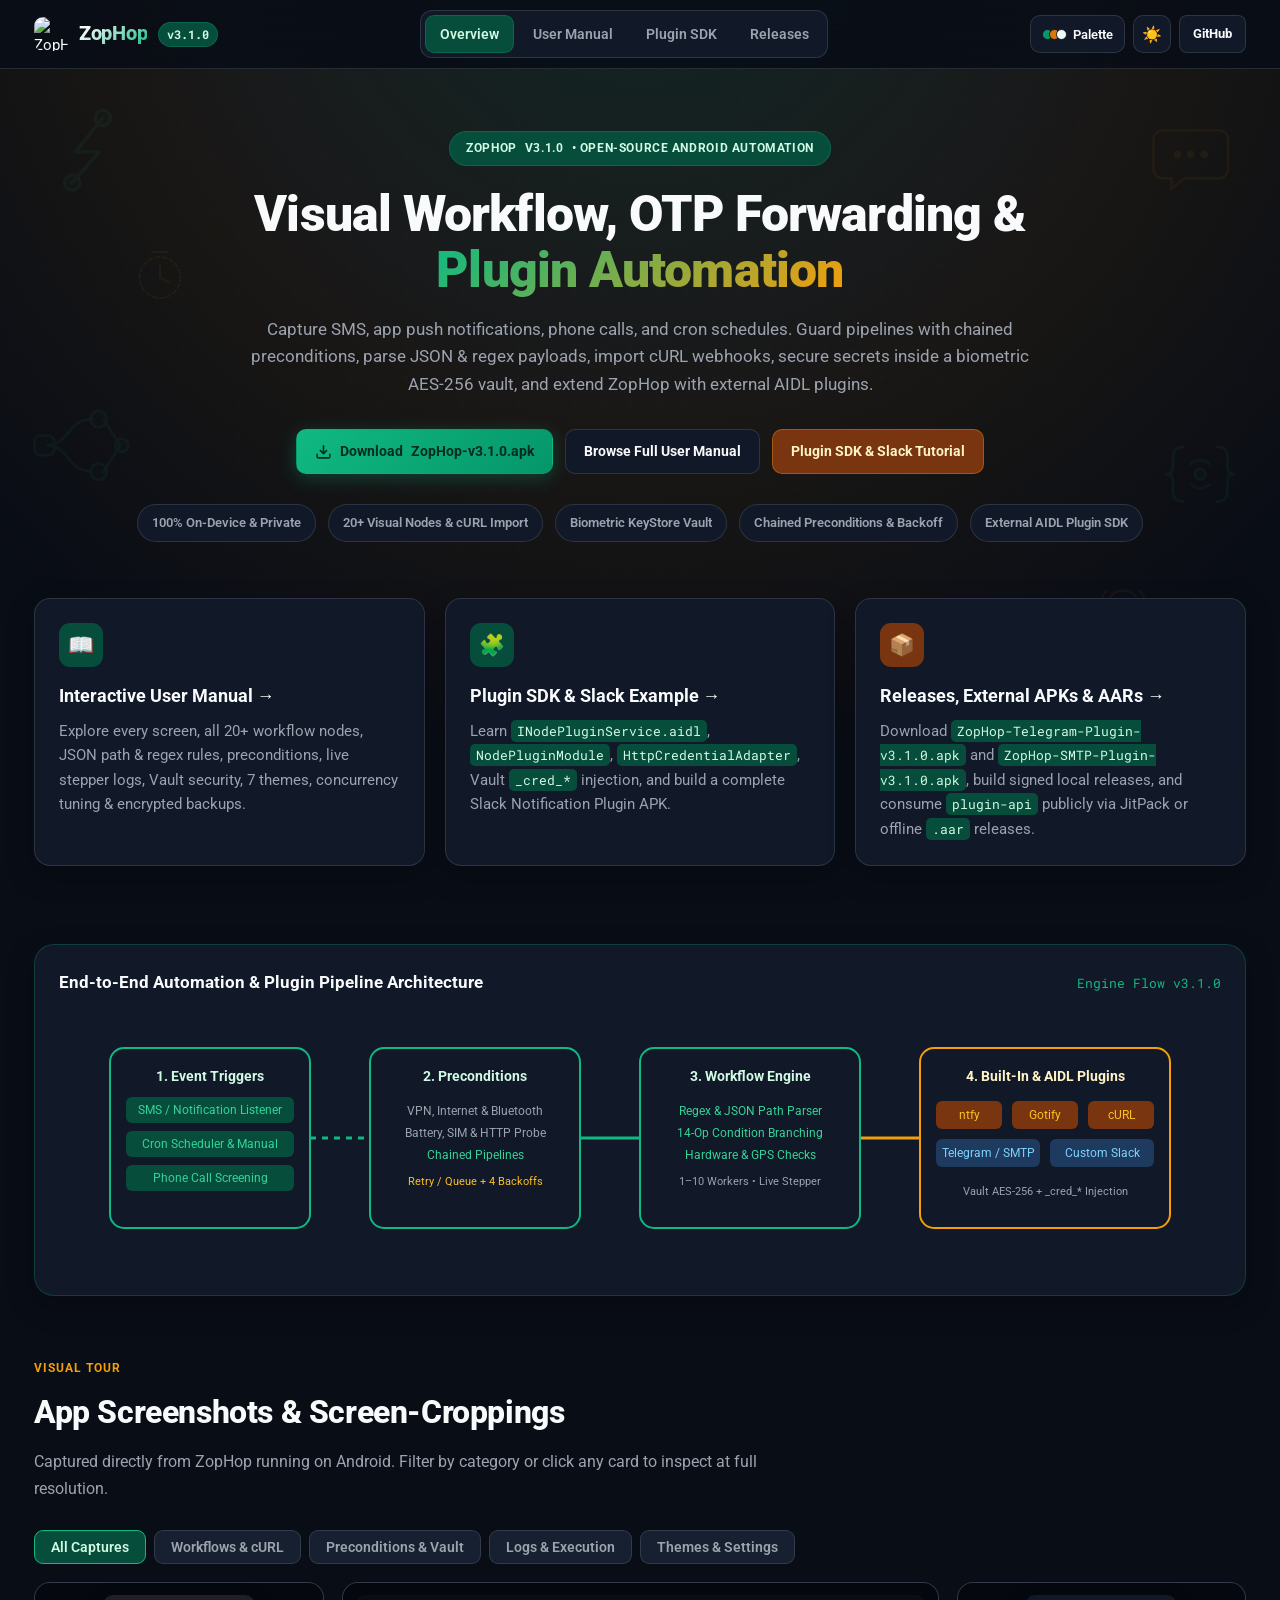
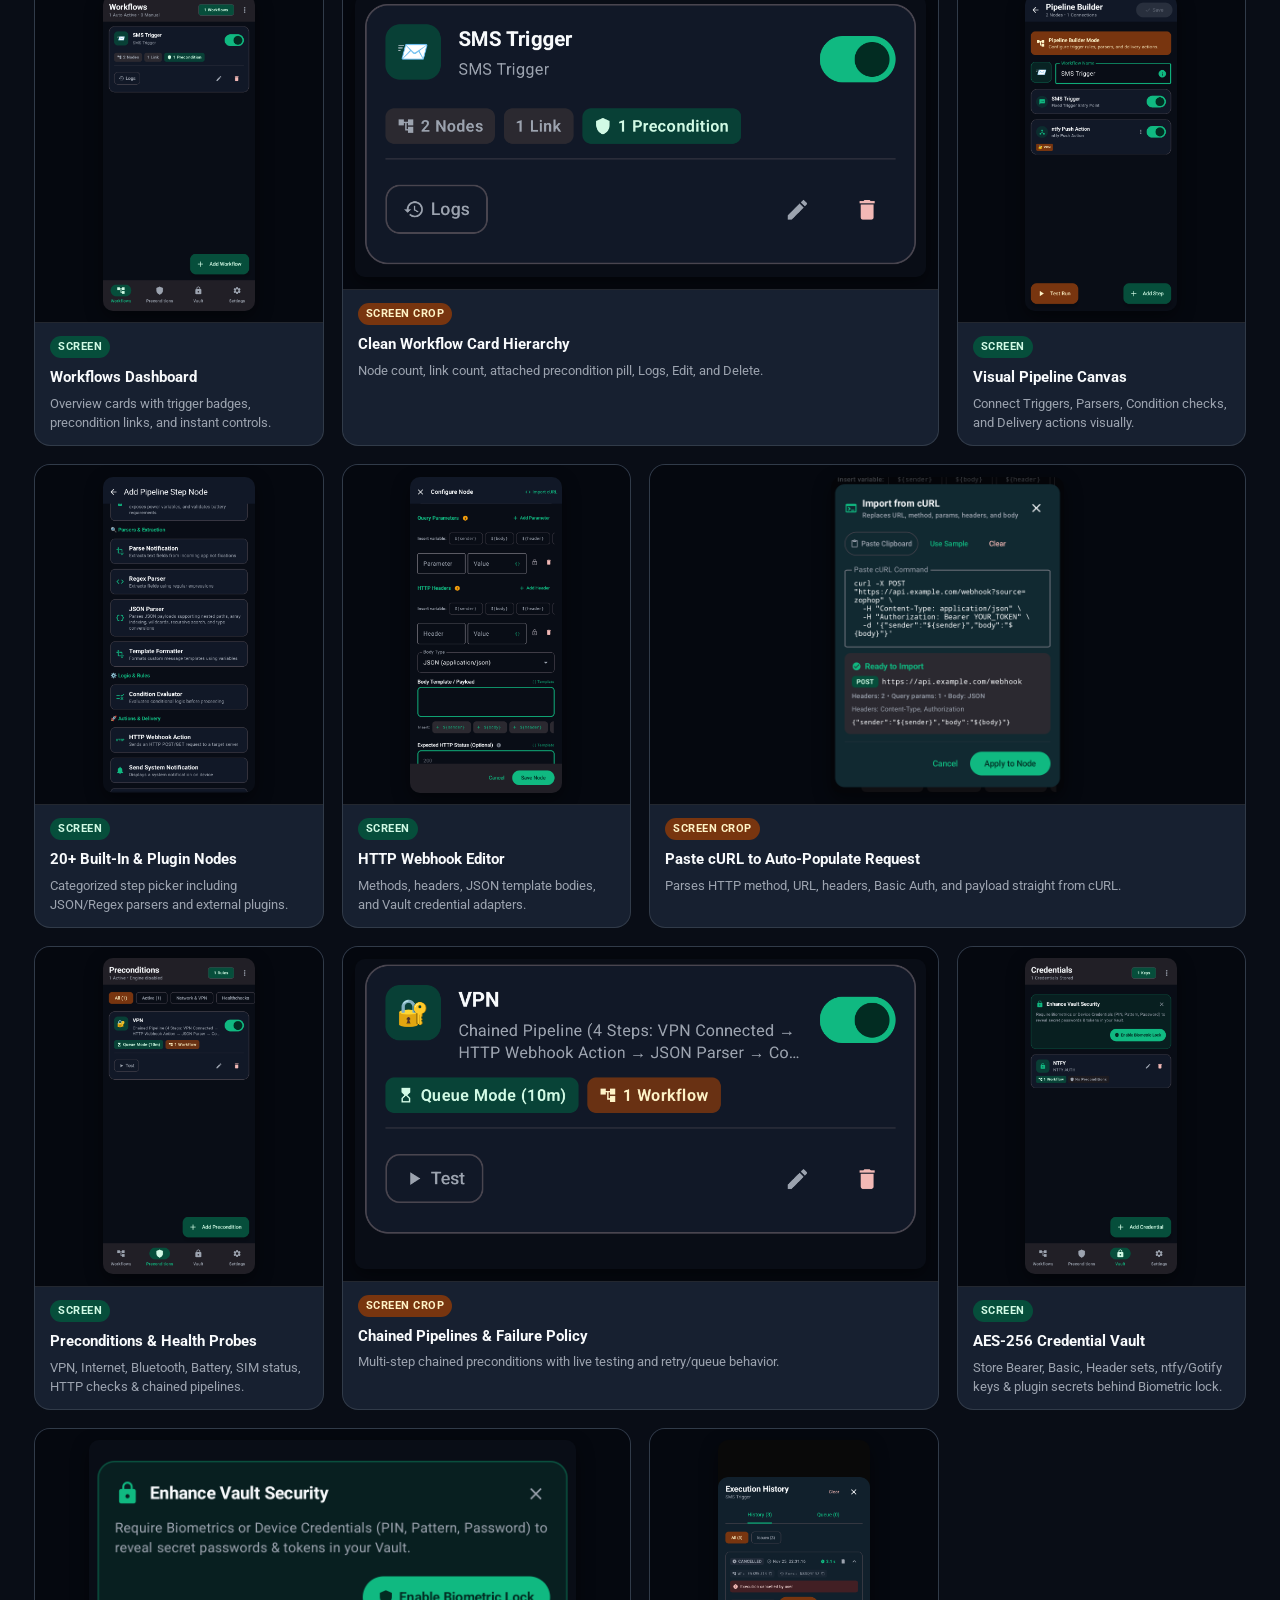
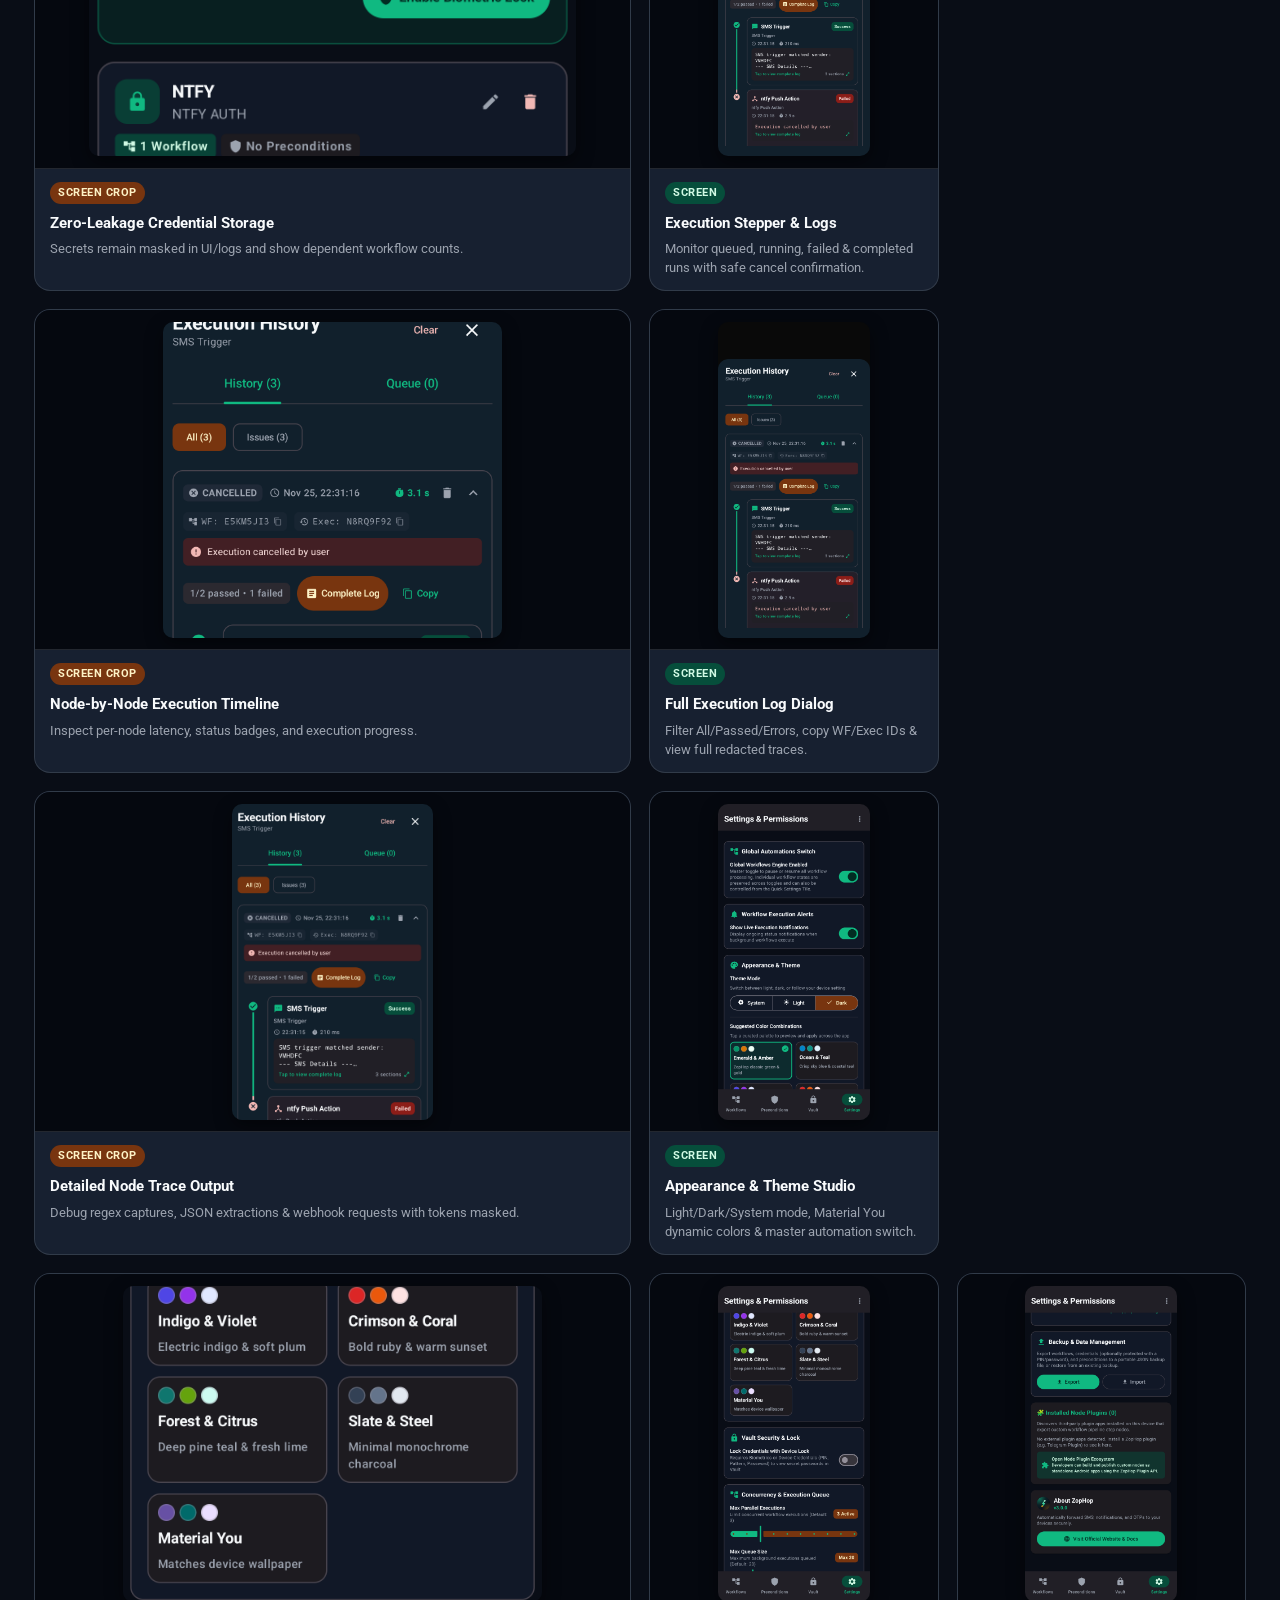
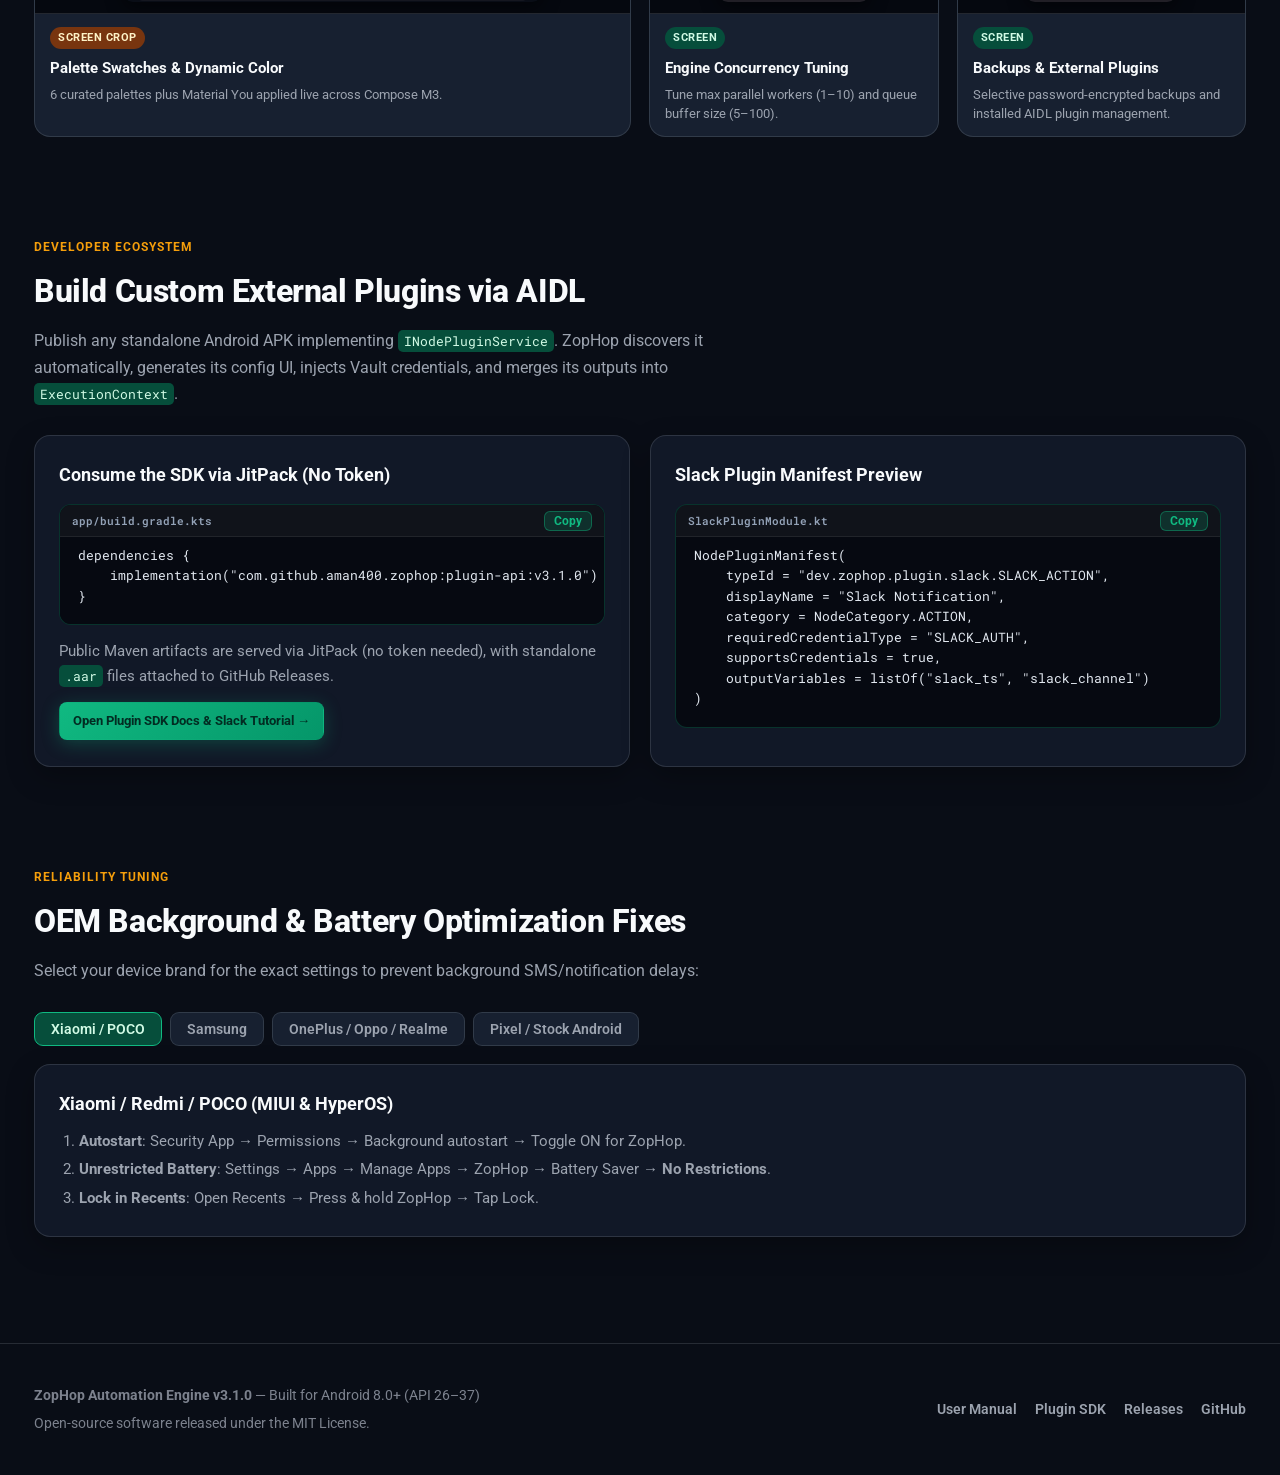
==== commit 8871b5b9: "chore(release): centralize ZOPHOP_VERSION across app, plugins, CI, and docs" ====
--- a/docs/index.html
+++ b/docs/index.html
@@ -10,7 +10,7 @@
   <link href="https://fonts.googleapis.com/css2?family=Roboto:wght@400;500;700;900&family=Roboto+Mono:wght@400;500;700&display=swap" rel="stylesheet">
   <link rel="icon" type="image/svg+xml" href="assets/app-icon.svg">
   <link rel="stylesheet" href="styles.css">
-  <script>const APP_VERSION = "3.0.0";</script>
+  <script src="version.js" defer></script>
   <script src="docs.js" defer></script>
 </head>
 <body>
@@ -21,7 +21,7 @@
       <a href="index.html" class="logo">
         <img src="assets/app-icon.svg" alt="ZopHop Logo" class="logo-img">
         <span class="logo-title">ZopHop</span>
-        <span class="logo-ver app-version-v">v3.0.0</span>
+        <span class="logo-ver app-version-v">v1.0.0</span>
       </a>
 
       <nav class="nav-pages" aria-label="Documentation Pages">
@@ -41,15 +41,15 @@
   <div class="container">
     <!-- Hero -->
     <section class="hero">
-      <div class="hero-brand">ZopHop <span class="app-version-v">v3.0.0</span> &bull; Open-Source Android Automation</div>
+      <div class="hero-brand">ZopHop <span class="app-version-v">v1.0.0</span> &bull; Open-Source Android Automation</div>
       <h1 class="hero-title">Visual Workflow, OTP Forwarding &amp; <span>Plugin Automation</span></h1>
       <p class="hero-subtitle">
         Capture SMS, app push notifications, phone calls, and cron schedules. Guard pipelines with chained preconditions, parse JSON &amp; regex payloads, import cURL webhooks, secure secrets inside a biometric AES-256 vault, and extend ZopHop with external AIDL plugins.
       </p>
       <div class="hero-actions">
-        <a href="https://github.com/aman400/zophop/releases/download/v3.0.0/ZopHop-v3.0.0.apk" target="_blank" class="btn btn-primary app-apk-link">
+        <a href="https://github.com/aman400/zophop/releases/download/v1.0.0/ZopHop-v1.0.0.apk" target="_blank" class="btn btn-primary app-apk-link">
           <svg width="17" height="17" fill="none" stroke="currentColor" stroke-width="2.2" viewBox="0 0 24 24"><path d="M21 15v4a2 2 0 0 1-2 2H5a2 2 0 0 1-2-2v-4M7 10l5 5 5-5M12 15V3"/></svg>
-          Download <span class="app-apk-name">ZopHop-v3.0.0.apk</span>
+          Download <span class="app-apk-name">ZopHop-v1.0.0.apk</span>
         </a>
         <a href="manual.html" class="btn btn-secondary">Browse Full User Manual</a>
         <a href="plugins.html" class="btn btn-amber">Plugin SDK &amp; Slack Tutorial</a>
@@ -79,8 +79,8 @@
         </a>
         <a href="releases.html" class="card" style="text-decoration:none; color:inherit;">
           <div class="card-icon amber">📦</div>
-          <h3 class="card-title">Releases, Telegram APK &amp; AARs →</h3>
-          <p class="card-text">Download <code>ZopHop-Telegram-Plugin-v1.0.apk</code>, build signed local releases, and consume <code>plugin-api</code> publicly via JitPack or offline <code>.aar</code> releases.</p>
+          <h3 class="card-title">Releases, External APKs &amp; AARs →</h3>
+          <p class="card-text">Download <code class="app-telegram-apk-name">ZopHop-Telegram-Plugin-v1.0.0.apk</code> and <code class="app-smtp-apk-name">ZopHop-SMTP-Plugin-v1.0.0.apk</code>, build signed local releases, and consume <code>plugin-api</code> publicly via JitPack or offline <code>.aar</code> releases.</p>
         </a>
       </div>
     </section>
@@ -89,7 +89,7 @@
     <div class="arch-card">
       <div class="arch-header">
         <div class="arch-title">End-to-End Automation &amp; Plugin Pipeline Architecture</div>
-        <span style="font-family: var(--font-mono); font-size: 0.8rem; color: var(--primary);">Engine Flow <span class="app-version-v">v3.0.0</span></span>
+        <span style="font-family: var(--font-mono); font-size: 0.8rem; color: var(--primary);">Engine Flow <span class="app-version-v">v1.0.0</span></span>
       </div>
       <div class="arch-svg-container">
         <svg viewBox="0 0 1080 250" width="100%" height="250" fill="none" xmlns="http://www.w3.org/2000/svg">
@@ -129,7 +129,7 @@
           <rect x="988" y="88" width="66" height="28" rx="6" fill="#78350f"/>
           <text x="1021" y="106" text-anchor="middle" fill="#fbbf24" font-family="Roboto, sans-serif" font-size="12">cURL</text>
           <rect x="836" y="126" width="104" height="28" rx="6" fill="#1e3a5f"/>
-          <text x="888" y="144" text-anchor="middle" fill="#7dd3fc" font-family="Roboto, sans-serif" font-size="12">Telegram APK</text>
+          <text x="888" y="144" text-anchor="middle" fill="#7dd3fc" font-family="Roboto, sans-serif" font-size="12">Telegram / SMTP</text>
           <rect x="950" y="126" width="104" height="28" rx="6" fill="#1e3a5f"/>
           <text x="1002" y="144" text-anchor="middle" fill="#7dd3fc" font-family="Roboto, sans-serif" font-size="12">Custom Slack</text>
           <text x="945" y="182" text-anchor="middle" fill="#9ca3af" font-family="Roboto, sans-serif" font-size="11">Vault AES-256 + _cred_* Injection</text>
@@ -258,7 +258,7 @@
         <div class="card">
           <h3 class="card-title">Consume the SDK via JitPack (No Token)</h3>
           <div class="code-box"><span class="code-label">app/build.gradle.kts</span>dependencies {
-    implementation("com.github.aman400.zophop:plugin-api:v3.0.0")
+    implementation("com.github.aman400.zophop:plugin-api:<span class="app-version-v">v1.0.0</span>")
 }</div>
           <p class="card-text" style="margin-bottom: 14px;">Public Maven artifacts are served via JitPack (no token needed), with standalone <code>.aar</code> files attached to GitHub Releases.</p>
           <a href="plugins.html" class="btn btn-primary btn-sm">Open Plugin SDK Docs &amp; Slack Tutorial →</a>
@@ -338,7 +338,7 @@
   <footer class="site-footer">
     <div class="container footer-content">
       <div>
-        <p><strong>ZopHop Automation Engine <span class="app-version-v">v3.0.0</span></strong> — Built for Android 8.0+ (API 26–37)</p>
+        <p><strong>ZopHop Automation Engine <span class="app-version-v">v1.0.0</span></strong> — Built for Android 8.0+ (API 26–37)</p>
         <p style="margin-top: 4px;">Open-source software released under the MIT License.</p>
       </div>
       <div class="footer-links">
--- a/docs/styles.css
+++ b/docs/styles.css
@@ -318,18 +318,103 @@
 }
 
 * { box-sizing: border-box; margin: 0; padding: 0; }
-html { scroll-behavior: smooth; scroll-padding-top: 86px; }
+html {
+  scroll-behavior: smooth;
+  scroll-padding-top: 86px;
+  background-color: var(--bg);
+  transition: background-color 0.2s ease;
+}
 
 body {
   font-family: var(--font-sans);
-  background-color: var(--bg);
+  background-color: transparent;
   background-image: var(--bg-aura);
   background-attachment: fixed;
   color: var(--text);
   line-height: 1.65;
   font-size: 15px;
   overflow-x: hidden;
-  transition: background-color 0.2s ease, color 0.2s ease;
+  position: relative;
+  transition: color 0.2s ease;
+}
+
+/* ---------------- Subtle Background Canvas & Sprites ---------------- */
+.bg-sprites {
+  position: fixed;
+  inset: 0;
+  z-index: -1;
+  pointer-events: none;
+  overflow: hidden;
+  user-select: none;
+}
+
+.bg-sprites::before {
+  content: "";
+  position: absolute;
+  inset: 0;
+  background-image: radial-gradient(color-mix(in srgb, var(--primary) 24%, transparent) 1px, transparent 1px);
+  background-size: 28px 28px;
+  opacity: 0.24;
+  -webkit-mask-image: radial-gradient(ellipse 85% 75% at 50% 35%, rgba(0, 0, 0, 0.9) 20%, transparent 100%);
+  mask-image: radial-gradient(ellipse 85% 75% at 50% 35%, rgba(0, 0, 0, 0.9) 20%, transparent 100%);
+}
+
+[data-theme="light"] .bg-sprites::before {
+  opacity: 0.32;
+}
+
+.bg-sprite {
+  position: absolute;
+  color: var(--primary);
+  opacity: 0.065;
+  will-change: transform;
+  animation: spriteDriftA 22s ease-in-out infinite alternate;
+}
+
+.bg-sprite--accent {
+  color: var(--secondary);
+  opacity: 0.055;
+  animation-name: spriteDriftB;
+  animation-duration: 26s;
+}
+
+[data-theme="light"] .bg-sprite {
+  opacity: 0.085;
+}
+
+[data-theme="light"] .bg-sprite--accent {
+  opacity: 0.075;
+}
+
+.bg-sprite svg {
+  display: block;
+  width: 100%;
+  height: 100%;
+}
+
+.bg-sprite--bolt    { top: 11%; left: 3%;   width: clamp(82px, 8vw, 124px);  animation-delay: -2s; }
+.bg-sprite--sms     { top: 12%; right: 3.5%; width: clamp(74px, 7vw, 108px);  animation-delay: -7s; }
+.bg-sprite--cron    { top: 27%; left: 10%;  width: clamp(56px, 5vw, 78px);   animation-delay: -11s; }
+.bg-sprite--graph   { top: 44%; left: 1.8%; width: clamp(92px, 9vw, 134px);  animation-delay: -4s; }
+.bg-sprite--webhook { top: 47%; right: 2.2%; width: clamp(84px, 8vw, 118px);  animation-delay: -13s; }
+.bg-sprite--pulse   { bottom: 28%; right: 9.5%; width: clamp(60px, 5.5vw, 86px); animation-delay: -5s; }
+.bg-sprite--vault   { bottom: 11%; left: 4%; width: clamp(72px, 6.8vw, 98px); animation-delay: -9s; }
+.bg-sprite--plugin  { bottom: 12%; right: 4%; width: clamp(78px, 7.2vw, 108px); animation-delay: -16s; }
+
+@keyframes spriteDriftA {
+  0%   { transform: translate3d(0, 0, 0) rotate(-3deg); }
+  50%  { transform: translate3d(8px, -12px, 0) rotate(2deg); }
+  100% { transform: translate3d(-6px, 10px, 0) rotate(-1deg); }
+}
+
+@keyframes spriteDriftB {
+  0%   { transform: translate3d(0, 0, 0) rotate(3deg); }
+  50%  { transform: translate3d(-10px, 10px, 0) rotate(-2deg); }
+  100% { transform: translate3d(7px, -9px, 0) rotate(2deg); }
+}
+
+@media (prefers-reduced-motion: reduce) {
+  .bg-sprite { animation: none; }
 }
 
 a { color: var(--primary); }
@@ -1361,4 +1446,7 @@
   .palette-btn-label { display: none; }
   .grid-2, .grid-3 { grid-template-columns: 1fr; }
   .doc-section, .doc-hero { padding: 20px; }
-}
+  .bg-sprite--cron, .bg-sprite--pulse { display: none; }
+  .bg-sprite { opacity: 0.045; }
+  [data-theme="light"] .bg-sprite { opacity: 0.06; }
+}
